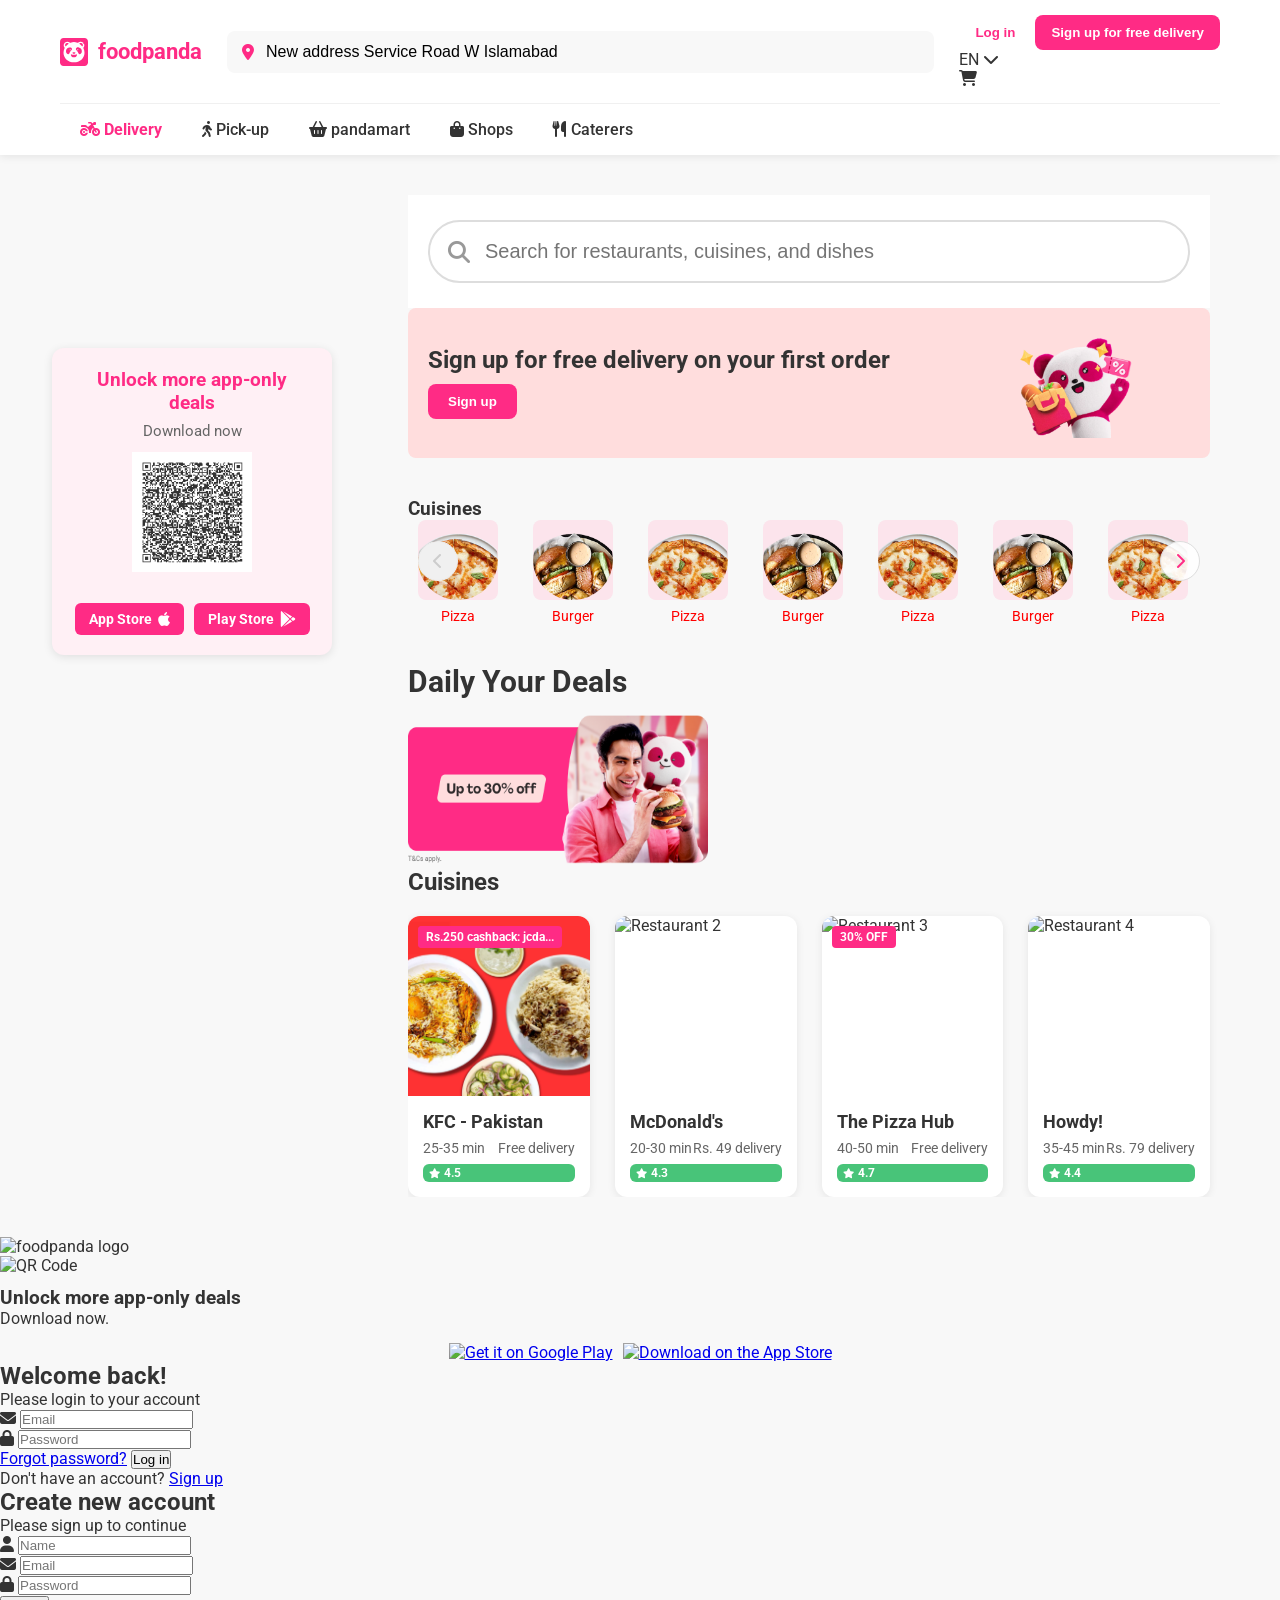
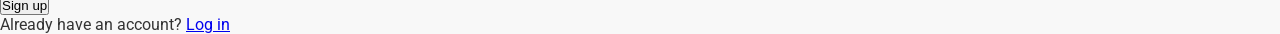
==== index.html @ 632f947f "Initial project setup" ====
<!DOCTYPE html>
<html lang="en">
<head>
    <meta charset="UTF-8">
    <meta name="viewport" content="width=device-width, initial-scale=1.0">
    <title>foodpanda Clone</title>
    
    <!-- Google Fonts for a similar font feel -->
    <link rel="preconnect" href="https://fonts.googleapis.com">
    <link rel="preconnect" href="https://fonts.gstatic.com" crossorigin>
    <link href="https://fonts.googleapis.com/css2?family=Roboto:wght@400;500;700&display=swap" rel="stylesheet">
    
    <!-- Font Awesome for Icons -->
    <link rel="stylesheet" href="https://cdnjs.cloudflare.com/ajax/libs/font-awesome/6.4.0/css/all.min.css">
    
    <!-- Link to our CSS file -->
    <link rel="stylesheet" href="styles.css">
</head>
<body>

    <header class="main-header">
        <div class="container">
            <div class="header-top">
                <!-- Logo Section -->
                <a href="#" class="logo">
                    <svg
            fill="none"
            xmlns="http://www.w3.org/2000/svg"
            viewBox="0 0 40 40"
            width="28"
            height="28"
            className="logo-icon"
          >
            <path
              d="M35 0H5C2.24 0 0 2.24 0 5v30c0 2.76 2.24 5 5 5h30c2.76 0 5-2.24 5-5V5c0-2.76-2.24-5-5-5Z"
              fill="#ff2b85"
            />
            <path
              d="M14.58 17.53c.41-.04.71-.4.68-.81a.756.756 0 0 0-.81-.68c-.39.03-.68.35-.68.74.02.43.38.76.81.75Zm10.44-1.33c.12-.09.25-.14.4-.16.43-.02.79.32.81.75 0 .41-.33.75-.75.75s-.75-.33-.75-.75c0-.23.11-.45.29-.59Z"
              fill="#fff"
            />
            <path
              fillRule="evenodd"
              clipRule="evenodd"
              d="M33.51 14.52v-.03c-.15-.3-.1-.65.12-.9a4.983 4.983 0 0 0 .89-4.78c-.06-.19-.34-.24-.61-.29-.26-.05-.52-.09-.62-.26-.09-.15-.06-.38 0-.63.02-.07.03-.13.04-.2.05-.26.07-.51-.06-.64s-.28-.26-.42-.37l-.09-.07c-1-.74-2.23-1.1-3.47-1.03-1.08.05-2.23.41-3.06 1.14-.4.29-.92.37-1.39.22l-.07-.02c-.84-.3-1.7-.52-2.58-.66a14.28 14.28 0 0 0-6.95.66h-.05c-.45.18-.96.1-1.35-.19-1.55-1.37-4.68-1.71-6.72.01-2.23 1.88-2.36 5.17-.71 7.1.22.25.26.6.12.9-.98 2-1.5 4.2-1.51 6.43 0 7.97 6.72 13.77 15 13.77 8.28 0 15-5.8 15-13.77 0-2.22-.52-4.41-1.49-6.41 0 0 0 .02-.01.02h-.01ZM19.9 20.19c1.19 0 2.15.26 2.15.72 0 .46-.96 1.5-2.15 1.5s-2.15-1.04-2.15-1.5c0-.46.96-.72 2.15-.72ZM7.86 11.8a.578.578 0 0 1-.18-.2c-.02-.03-.04-.07-.06-.1-.36-.66-.45-1.44-.23-2.16.42-1.41 1.92-2.24 3.35-2.05.37.05.74.17 1.07.35.14.08.26.17.37.28.04.04.08.09.1.15.02.09 0 .18-.07.25-.06.06-.14.11-.22.15-1.37.8-2.49 1.95-3.52 3.14-.17.19-.35.37-.61.19Zm3.66 11.33c-1.24-.14-2.32-1.45-2.73-2.77-.18-.58-.61-3.26 1.31-5.2.64-.64 1.54-1.21 2.79-1.59.41-.1.82-.15 1.24-.15.62 0 1.36.1 1.95.53 1.24.91 1.26 2.44.52 3.23s-2.4 2.59-2.83 4.06c-.42 1.47-1.01 2.04-2.26 1.9 0 0 .01-.01.01 0v-.01Zm8.4 4.43h-.04c-2.39-.01-4.32-1.7-4.32-3.4 0-.59.26-.89.89-.73.37.09 1.89.48 3.27.48h.35c1.35 0 2.82-.37 3.24-.48h.03c.64-.16.89.14.89.72 0 1.7-1.93 3.39-4.32 3.4h.01v.01Zm11.09-7.22c-.41 1.32-1.49 2.63-2.73 2.77-1.24.14-1.83-.42-2.26-1.9-.43-1.47-2.09-3.28-2.83-4.07-.74-.78-.72-2.32.52-3.23.58-.43 1.33-.53 1.95-.53.42 0 .83.05 1.24.15 1.25.38 2.15.94 2.79 1.58 1.92 1.94 1.49 4.62 1.31 5.2 0 0 .01.03 0 .03h.01Zm1.37-8.84-.06.1a.86.86 0 0 1-.18.2c-.26.18-.44 0-.61-.19-1.03-1.19-2.15-2.34-3.52-3.14a1.07 1.07 0 0 1-.22-.15.33.33 0 0 1-.08-.25c.02-.06.05-.11.1-.15.11-.11.23-.21.37-.28.33-.18.7-.3 1.07-.35 1.43-.19 2.93.64 3.35 2.05.21.72.13 1.5-.23 2.16h.01Z"
              fill="#fff"
            />
          </svg>
                    <span>foodpanda</span>
                </a>

                <!-- Address Bar Section -->
                <div class="address-bar">
                    <i class="fa-solid fa-location-dot"></i>
                    <input type="text" value="New address Service Road W Islamabad" readonly>
                </div>

                <!-- Action Buttons Section -->
                <div class="header-actions">
                    <!-- ID ADDED HERE -->
                    <button id="header-login-btn" class="btn btn-login">Log in</button>
                    <!-- ID ADDED HERE -->
                    <button id="header-signup-btn" class="btn btn-signup">Sign up for free delivery</button>
                    <div class="lang-selector">
                        EN <i class="fa-solid fa-chevron-down"></i>
                    </div>
                    <div class="cart-icon">
                        <i class="fa-solid fa-cart-shopping"></i>
                    </div>
                </div>
            </div>

            <!-- Navigation Bar -->
            <nav class="main-nav">
                <ul>
                    <!-- Added data-tab and icon <i> tag -->
                    <li class="nav-item active" data-tab="delivery">
                        <a href="#"><i class="fa-solid fa-motorcycle"></i> Delivery</a>
                    </li>
                    <li class="nav-item" data-tab="pickup">
                        <a href="#"><i class="fa-solid fa-person-walking"></i> Pick-up</a>
                    </li>
                    <li class="nav-item" data-tab="pandamart">
                        <a href="#"><i class="fa-solid fa-basket-shopping"></i> pandamart</a>
                    </li>
                    <li class="nav-item" data-tab="shops">
                        <a href="#"><i class="fa-solid fa-bag-shopping"></i> Shops</a>
                    </li>
                    <li class="nav-item" data-tab="caterers">
                        <a href="#"><i class="fa-solid fa-utensils"></i> Caterers</a>
                    </li>
                </ul>
            </nav>
        </div>
    </header>




    <!-- Main Content Area (for tab switching demo) -->
    <main class="content-area">
 
        <div class="container">
            <!-- Left QR + Right Promo Section -->
            <div class="main-content-wrapper">
                <!-- Left Section: QR Code -->
                <div class="left-section">
                    <div class="qr-box">
                        <h2>Unlock more app-only deals</h2>
                        <p>Download now</p>
                        <div class="qr-code">
                            <img src="assets/images/download QR.png" alt="QR Code">
                        </div>
                        <div class="app-store-buttons">
    <a href="#" class="store-btn">
        <span>App Store</span>
        <i class="fa-brands fa-apple"></i>
    </a>
    <a href="#" class="store-btn">
        <span>Play Store</span>
        <i class="fa-brands fa-google-play"></i>
    </a>
</div>

                    </div>
                </div>

                <!-- Right Section: Promo Banner -->
                <div class="right-section">
                               <!-- Full-width Top Search Bar -->
<div class="top-search-bar">
    <div class="container">
        <div class="search-bar-large">
            <i class="fa-solid fa-magnifying-glass"></i>
            <input type="text" placeholder="Search for restaurants, cuisines, and dishes">
        </div>
    </div>
</div>
                    <div class="promo-banner">
                        <div class="promo-left">
                            <h2>Sign up for free delivery on your first order</h2>
                            <button class="btn btn-promo">Sign up</button>
                        </div>
                        <div class="promo-right">
                            <img src="assets/images/banner-logo.png" alt="foodpanda mascot">
                        </div>
                    </div>

                    <!-- .right-section ke andar, promo-banner ke baad ye code add karein -->

<!-- Food Categories Carousel -->
<div class="food-categories-carousel">
    <button class="carousel-arrow carousel-arrow-left" id="carousel-arrow-left">
        <i class="fa-solid fa-chevron-left"></i>
    </button>
    <button class="carousel-arrow carousel-arrow-right" id="carousel-arrow-right">
        <i class="fa-solid fa-chevron-right"></i>
    </button>
    

   <div class="carousels">
                <h3>Cuisines</h3>
    <div class="categories-slider-container">
       
        <ul class="categories-slider-list">
            <!-- NOTE: Ab har image ek nayi div ke andar hai -->
            <li class="category-item">
                <div class="category-icon-wrapper">
                    <img src="assets/images/pizza.png" alt="Pizza">
                </div>
                <span>Pizza</span>
            </li>
            <li class="category-item">
                <div class="category-icon-wrapper">
                    <img src="assets/images/burger.png" alt="Burger">
                </div>
                <span>Burger</span>
            </li>
            <li class="category-item">
                <div class="category-icon-wrapper">
                    <img src="assets/images/pizza.png" alt="Pizza">
                </div>
                <span>Pizza</span>
            </li>
            <li class="category-item">
                <div class="category-icon-wrapper">
                    <img src="assets/images/burger.png" alt="Burger">
                </div>
                <span>Burger</span>
            </li>
            <li class="category-item">
                <div class="category-icon-wrapper">
                    <img src="assets/images/pizza.png" alt="Pizza">
                </div>
                <span>Pizza</span>
            </li>
            <li class="category-item">
                <div class="category-icon-wrapper">
                    <img src="assets/images/burger.png" alt="Burger">
                </div>
                <span>Burger</span>
            </li>
             <li class="category-item">
                <div class="category-icon-wrapper">
                    <img src="assets/images/pizza.png" alt="Pizza">
                </div>
                <span>Pizza</span>
            </li>
            <li class="category-item">
                <div class="category-icon-wrapper">
                    <img src="assets/images/burger.png" alt="Burger">
                </div>
                <span>Burger</span>
            </li>
            <li class="category-item">
                <div class="category-icon-wrapper">
                    <img src="assets/images/pizza.png" alt="Chinese">
                </div>
                <span>Chinese</span>
            </li>
        </ul>
    </div>
    </div>
</div>

<!-- NEW SMALL IMAGE SECTION -->
<div class="small-image-section">
    <h3>Daily Your Deals</h3>

    <div class="small-image-box">
        <img src="assets/images/desktop.png" alt="Brand">
    </div>
</div>


<!-- Restaurant Listings -->
            <div class="restaurant-listings">
                <h3>Cuisines</h3>
                <div class="restaurant-grid">
                    <div class="restaurant-card">
                        <div class="card-image-container">
                            <img src="assets/images/1-listing.jpg" alt="Restaurant 1">
                            <span class="promo-tag tag-1">10% off</span>
                            <span class="promo-tag tag-2">Rs.250 cashback: jcda...</span>
                        </div>
                        <div class="card-content">
                            <h4>KFC - Pakistan</h4>
                            <div class="card-details">
                                <span class="delivery-time">25-35 min</span>
                                <span class="delivery-fee">Free delivery</span>
                            </div>
                            <div class="card-rating">
                                <i class="fa-solid fa-star"></i>
                                <span>4.5</span>
                            </div>
                        </div>
                    </div>

                    <div class="restaurant-card">
                        <div class="card-image-container">
                            <img src="https://i.ibb.co/L5F2p0K/restaurant2.jpg" alt="Restaurant 2">
                        </div>
                        <div class="card-content">
                            <h4>McDonald's</h4>
                            <div class="card-details">
                                <span class="delivery-time">20-30 min</span>
                                <span class="delivery-fee">Rs. 49 delivery</span>
                            </div>
                            <div class="card-rating">
                                <i class="fa-solid fa-star"></i>
                                <span>4.3</span>
                            </div>
                        </div>
                    </div>

                    <div class="restaurant-card">
                        <div class="card-image-container">
                            <img src="https://i.ibb.co/h9sQ2cF/restaurant1.jpg" alt="Restaurant 3">
                            <span class="promo-tag">30% OFF</span>
                        </div>
                        <div class="card-content">
                            <h4>The Pizza Hub</h4>
                            <div class="card-details">
                                <span class="delivery-time">40-50 min</span>
                                <span class="delivery-fee">Free delivery</span>
                            </div>
                            <div class="card-rating">
                                <i class="fa-solid fa-star"></i>
                                <span>4.7</span>
                            </div>
                        </div>
                    </div>

                    <div class="restaurant-card">
                        <div class="card-image-container">
                            <img src="https://i.ibb.co/L5F2p0K/restaurant2.jpg" alt="Restaurant 4">
                        </div>
                        <div class="card-content">
                            <h4>Howdy!</h4>
                            <div class="card-details">
                                <span class="delivery-time">35-45 min</span>
                                <span class="delivery-fee">Rs. 79 delivery</span>
                            </div>
                            <div class="card-rating">
                                <i class="fa-solid fa-star"></i>
                                <span>4.4</span>
                            </div>
                        </div>
                    </div>

                </div>
            </div>

                </div>
            </div>

           
        </div>
    </main>

    <!-- NEW: Login/Signup Page Section -->
    <section id="auth-page" class="page-section">
        <div class="auth-container">
            <!-- Left Panel: App Download -->
            <div class="auth-left-panel">
                <div class="app-download-content">
                    <img src="https://i.ibb.co/L8y7b9C/foodpanda-logo.png" alt="foodpanda logo" class="auth-logo">
                    <div class="qr-code">
                        <!-- Placeholder QR Code Image -->
                        <img src="https://api.qrserver.com/v1/create-qr-code/?size=150x150&data=https://www.foodpanda.pk/" alt="QR Code">
                    </div>
                    <h3>Unlock more app-only deals</h3>
                    <p>Download now.</p>
                    <div class="app-store-buttons">
                        <a href="#"><img src="https://i.ibb.co/L0fC00R/google-play-badge.png" alt="Get it on Google Play"></a>
                        <a href="#"><img src="https://i.ibb.co/hVMGsjF/app-store-badge.png" alt="Download on the App Store"></a>
                    </div>
                </div>
            </div>

            <!-- Right Panel: Login/Signup Form -->
            <div class="auth-right-panel">
                <div class="form-container">
                    <!-- Login Form -->
                    <form id="login-form" class="auth-form active-form">
                        <h2>Welcome back!</h2>
                        <p>Please login to your account</p>
                        <div class="input-group">
                            <i class="fa-solid fa-envelope"></i>
                            <input type="email" placeholder="Email" required>
                        </div>
                        <div class="input-group">
                            <i class="fa-solid fa-lock"></i>
                            <input type="password" placeholder="Password" required>
                        </div>
                        <a href="#" class="forgot-password">Forgot password?</a>
                        <button type="submit" class="btn-submit">Log in</button>
                        <p class="form-switch">
                            Don't have an account? <a href="#" id="show-signup">Sign up</a>
                        </p>
                    </form>

                    <!-- Signup Form -->
                    <form id="signup-form" class="auth-form">
                        <h2>Create new account</h2>
                        <p>Please sign up to continue</p>
                        <div class="input-group">
                            <i class="fa-solid fa-user"></i>
                            <input type="text" placeholder="Name" required>
                        </div>
                        <div class="input-group">
                            <i class="fa-solid fa-envelope"></i>
                            <input type="email" placeholder="Email" required>
                        </div>
                        <div class="input-group">
                            <i class="fa-solid fa-lock"></i>
                            <input type="password" placeholder="Password" required>
                        </div>
                        <button type="submit" class="btn-submit">Sign up</button>
                        <p class="form-switch">
                            Already have an account? <a href="#" id="show-login">Log in</a>
                        </p>
                    </form>
                </div>
            </div>
        </div>
    </section>

    <!-- Link to our JavaScript file -->
    <script src="script.js"></script>
</body>
</html>
---- styles.css ----
:root {
    --primary-pink: #ff2b85;
    --dark-gray: #333333;
    --light-gray: #f8f8f8;
    --white: #ffffff;
    --border-color: #f0f0f0;
    --font-family: 'Roboto', sans-serif;
}

/* Reset */
* {
    margin: 0;
    padding: 0;
    box-sizing: border-box;
}

body {
    font-family: var(--font-family);
    background-color: var(--light-gray);
    color: var(--dark-gray);
}

/* Container */
.container {
    max-width: 1200px;
    margin: 0 auto;
    padding: 0 20px;
}

/* Header */
.main-header {
    background-color: var(--white);
    box-shadow: 0 2px 8px rgba(0,0,0,0.08);
    position: sticky;
    top: 0;
    z-index: 1000;
}

.header-top {
    display: flex;
    align-items: center;
    padding: 15px 0;
    gap: 25px;
}

.logo {
    display: flex;
    align-items: center;
    text-decoration: none;
    font-size: 28px;
    font-weight: 700;
    color: var(--primary-pink);
    flex-shrink: 0;
}

.logo-icon {
    width: 32px;
    height: 32px;
}

.logo span {
    padding-left: 10px;
    font-weight: 700;
    font-size: 22px;
}

.address-bar {
    display: flex;
    align-items: center;
    flex-grow: 1;
    background-color: var(--light-gray);
    padding: 12px 15px;
    border-radius: 8px;
    cursor: pointer;
}

.address-bar i {
    margin-right: 12px;
    color: var(--primary-pink);
}

.address-bar input {
    border: none;
    background: none;
    width: 100%;
    outline: none;
    font-size: 16px;
    cursor: pointer;
}

.header-actions button {
    padding: 10px 16px;
    border-radius: 8px;
    font-weight: 700;
    cursor: pointer;
    border: none;
    transition: 0.3s;
}

.btn-login {
    background: transparent;
    color: var(--primary-pink);
}

.btn-login:hover {
    background: rgba(255,43,133,0.1);
}

.btn-signup {
    background: var(--primary-pink);
    color: white;
}

.btn-signup:hover {
    background: #e02475;
}

/* Navigation */
.main-nav ul {
    display: flex;
    list-style: none;
    overflow-x: auto;
    border-top: 1px solid var(--border-color);
}

.nav-item {
    padding: 16px 20px;
}

.nav-item a {
    text-decoration: none;
    color: var(--dark-gray);
    font-weight: 500;
}

.nav-item.active a {
    color: var(--primary-pink);
    font-weight: 700;
}

/* Full-width Top Search Bar */
.top-search-bar {
    width: 100%;
    background-color: #fff;
    padding: 25px 0;
    
    position: relative;
    z-index: 999;
}

.search-bar-large {
    position: relative;
    max-width: 1000px;
    margin: 0 auto;
}

.search-bar-large i {
    position: absolute;
    left: 20px;
    top: 50%;
    transform: translateY(-50%);
    color: #999;
    font-size: 22px;
}

.search-bar-large input {
    width: 100%;
    padding: 18px 20px 18px 55px;
    font-size: 20px;
    border: 2px solid #ddd;
    border-radius: 50px;
    outline: none;
    transition: border-color 0.3s, box-shadow 0.3s;
}

.search-bar-large input:focus {
    border-color: var(--primary-pink);
    box-shadow: 0 0 0 5px rgba(215, 15, 100, 0.1);
}


/* Content Area */
.content-area {
    padding: 40px 0;
}

/* Main Wrapper: QR Left 30% + Promo Right 70% */
.main-content-wrapper {
    /* YEH ZAROORI HAI: Yeh space create karta hai left-side fixed panel ke liye */
    padding-left: 30%; 
    /* Purani height property nahi chahiye */
}

.left-section {
    /* YEH SECTION AB SCREEN KE SAATH FIX HO JAYEGI */
    position: fixed;
    top: 0;
    left: 0;
    width: 30%;
    height: 100vh; /* Puri screen height cover karega */
    background-color: #f8f8f8; /* Background color add kiya taaki woh visible rahe */
    padding: 20px;
    z-index: 998; /* Header se neeche rehne ke liye (header ki z-index 1000 hai) */
    
    /* Iske andar wale content (QR box) ko vertically center karne ke liye */
    display: flex;
    align-items: center;
    justify-content: center;
}

.right-section {
    /* Ab yeh section wrapper ki poori width le sakta hai */
    width: 100%;
    /* Agar iske content zyada ho jayega, toh iska khudka scrollbar aa jayega */
    overflow-y: auto;
    /* Right side ke content ko scrollbar se thoda dur rakhne ke liye padding */
    padding-right: 10px; 
}


/* QR Box */
.qr-box {
    background-color: #fff0f5;
    padding: 20px;
    border-radius: 12px;
    text-align: center;
    box-shadow: 0 2px 10px rgba(0,0,0,0.1);
    width: 100%; /* Box ko full width bana diya */
    max-width: 280px; /* Lekin ek maximum width set ki */
    margin-top: 30%;
}

.qr-box h2 {
    font-size: 1.2rem;
    color: var(--primary-pink);
    margin-bottom: 8px;
}

.qr-box p {
    font-size: 0.95rem;
    color: #666;
    margin-bottom: 12px;
}

.qr-code img {
    width: 120px;
    height: 120px;
    margin-bottom: 12px;
}

.app-store-buttons {
    display: flex;
    gap: 10px;
    justify-content: center;
    margin-top: 15px;
}

.store-btn {
    display: flex;
    align-items: center;
    gap: 6px;
    padding: 8px 14px;
    background-color: var(--primary-pink);
    color: #fff;
    font-weight: 700;
    font-size: 14px;
    border-radius: 6px;
    text-decoration: none;
    transition: background-color 0.3s;
}

.store-btn i {
    font-size: 16px;
}

.store-btn:hover {
    background-color: #e02475;
}


/* Promo Banner Right Section */
.promo-banner {
    display: flex;
    align-items: center;
    justify-content: space-between;
    background-color: #FFDDDD;
    padding: 20px;
    border-radius: 8px;
    gap: 20px;
}

.promo-left {
    flex: 1;
    display: flex;
    flex-direction: column;
    align-items: flex-start;
    gap: 10px;
}

.promo-left h2 {
    font-size: 1.5rem;
}

.btn-promo {
    padding: 10px 20px;
    border-radius: 8px;
    font-weight: 700;
    cursor: pointer;
    border: none;
    background-color: var(--primary-pink);
    color: #fff;
}

.btn-promo:hover {
    background-color: #e02475;
}

.promo-right {
    flex: 0 0 30%;
    display: flex;
    justify-content: center;
    align-items: center;
}

.promo-right img {
    width: 120px;
    height: auto;
}

/* Restaurant Cards */
.restaurant-listings h3 {
    font-size: 24px;
    margin-bottom: 20px;
}

.restaurant-grid {
    display: grid;
    grid-template-columns: repeat(auto-fill, minmax(180px, 1fr));
    gap: 25px;
}

.restaurant-card {
    background-color: white;
    border-radius: 12px;
    overflow: hidden;
    box-shadow: 0 2px 8px rgba(0,0,0,0.08);
    transition: 0.3s;
}

.restaurant-card:hover {
    transform: translateY(-5px);
    box-shadow: 0 4px 15px rgba(0,0,0,0.12);
}

.card-image-container {
    position: relative;
    width: 100%;
    height: 180px;
}

.card-image-container img {
    width: 100%;
    height: 100%;
    object-fit: cover;
}

.promo-tag {
    position: absolute;
    top: 10px;
    left: 10px;
    background-color: var(--primary-pink);
    color: white;
    padding: 4px 8px;
    border-radius: 4px;
    font-size: 12px;
    font-weight: 700;
}

/* First tag */
.tag1 {
    top: 10px;
}

/* Second tag (just below first one) */
.tag2 {
    top: 35px;
    background-color: #333; /* optional: different color */
}

.card-content {
    padding: 15px;
}

.card-content h4 {
    font-size: 18px;
    font-weight: 700;
    margin-bottom: 8px;
}

.card-details {
    display: flex;
    justify-content: space-between;
    align-items: center;
    font-size: 14px;
    color: #666;
    margin-bottom: 8px;
}

.card-rating {
    display: flex;
    align-items: center;
    background-color: #48c479;
    color: white;
    padding: 2px 6px;
    border-radius: 6px;
    font-size: 12px;
    font-weight: 700;
}

.card-rating i {
    margin-right: 4px;
    font-size: 10px;
}

/* Responsive */
@media (max-width: 992px) {
    .main-content-wrapper {
        flex-direction: column;
    }
    .left-section, .right-section {
        flex: 1 1 100%;
    }
    .promo-banner {
        flex-direction: column;
        text-align: center;
    }
    .promo-left {
        align-items: center;
    }
    .app-store-buttons {
        flex-direction: row;
        justify-content: center;
    }
}


/* --- NEW: Food Categories Carousel Styling --- */
.carousel h3 {
    font-size: 32px;
    margin-bottom: 20px;
}

.food-categories-carousel {
    position: relative;
    width: 100%;
    margin: 40px 0;
    overflow: hidden; /* Hide the overflowing items */
}

.categories-slider-container {
    display: flex;
    transition: transform 0.4s ease-in-out; /* Smooth sliding transition */
}

.categories-slider-list {
    display: flex;
    list-style: none;
    padding: 0;
    margin: 0;
    gap: 15px; /* Space between items */
}

.category-item {
    flex: 0 0 auto; /* Items won't shrink or grow */
    display: flex;
    flex-direction: column;
    align-items: center;
    text-align: center;
    cursor: pointer;
    min-width: 100px; /* Set a minimum width for items */
}

/* NEW: Outer circular wrapper */
.category-icon-wrapper {
    width: 80px;
    height: 80px;
    border-radius: 10%;
    background-color: #fce4ec;
    display: flex;
    justify-content: center;
    align-items: center;
    margin-bottom: 8px;
    transition: transform 0.2s, background-color 0.2s;
}


/* UPDATED: Inner image styling */
.category-icon-wrapper img {
    width: 80px; /* Image is smaller than the wrapper */
    height: 80px;
    border-radius: 50%;
    object-fit: cover;
}

/* UPDATED: Hover effect on the wrapper */
.category-item:hover .category-icon-wrapper {
    transform: scale(1.05);
    background-color: #fce4ec; /* Light pink background on hover */
}

.category-item span {
    font-size: 14px;
    color: red;
    white-space: nowrap;
}

/* Carousel Arrow Buttons */
.carousel-arrow {
    position: absolute;
    top: 50%;
    transform: translateY(-50%);
    background-color: rgba(255, 255, 255, 0.9);
    color: var(--primary-pink);
    border: 1px solid #ddd;
    border-radius: 50%;
    width: 40px;
    height: 40px;
    display: flex;
    justify-content: center;
    align-items: center;
    cursor: pointer;
    z-index: 10;
    font-size: 16px;
    transition: background-color 0.3s, transform 0.3s;
}

.carousel-arrow:hover {
    background-color: var(--primary-pink);
    color: white;
}

.carousel-arrow-left {
    left: 10px;
}

.carousel-arrow-right {
    right: 10px;
}

/* Disabled state for arrows */
.carousel-arrow.disabled {
    background-color: #f0f0f0;
    color: #ccc;
    cursor: not-allowed;
    border-color: #eee;
}

.small-image-section {
    margin-top: 40px;
}

.small-image-section h3 {
    font-size: 30px;
    font-weight: 700;
    margin-bottom: 15px;
}

/* .small-image-box {
    width: 420px; 
    height: 120px;
    background: #f5f5f5;
    border-radius: 12px;
    display: flex;
    justify-content: center;
    align-items: center;
    box-shadow: 0 2px 8px rgba(0,0,0,0.08);
} */

.small-image-box img {
    width: 300px;
    height: 150px;
}
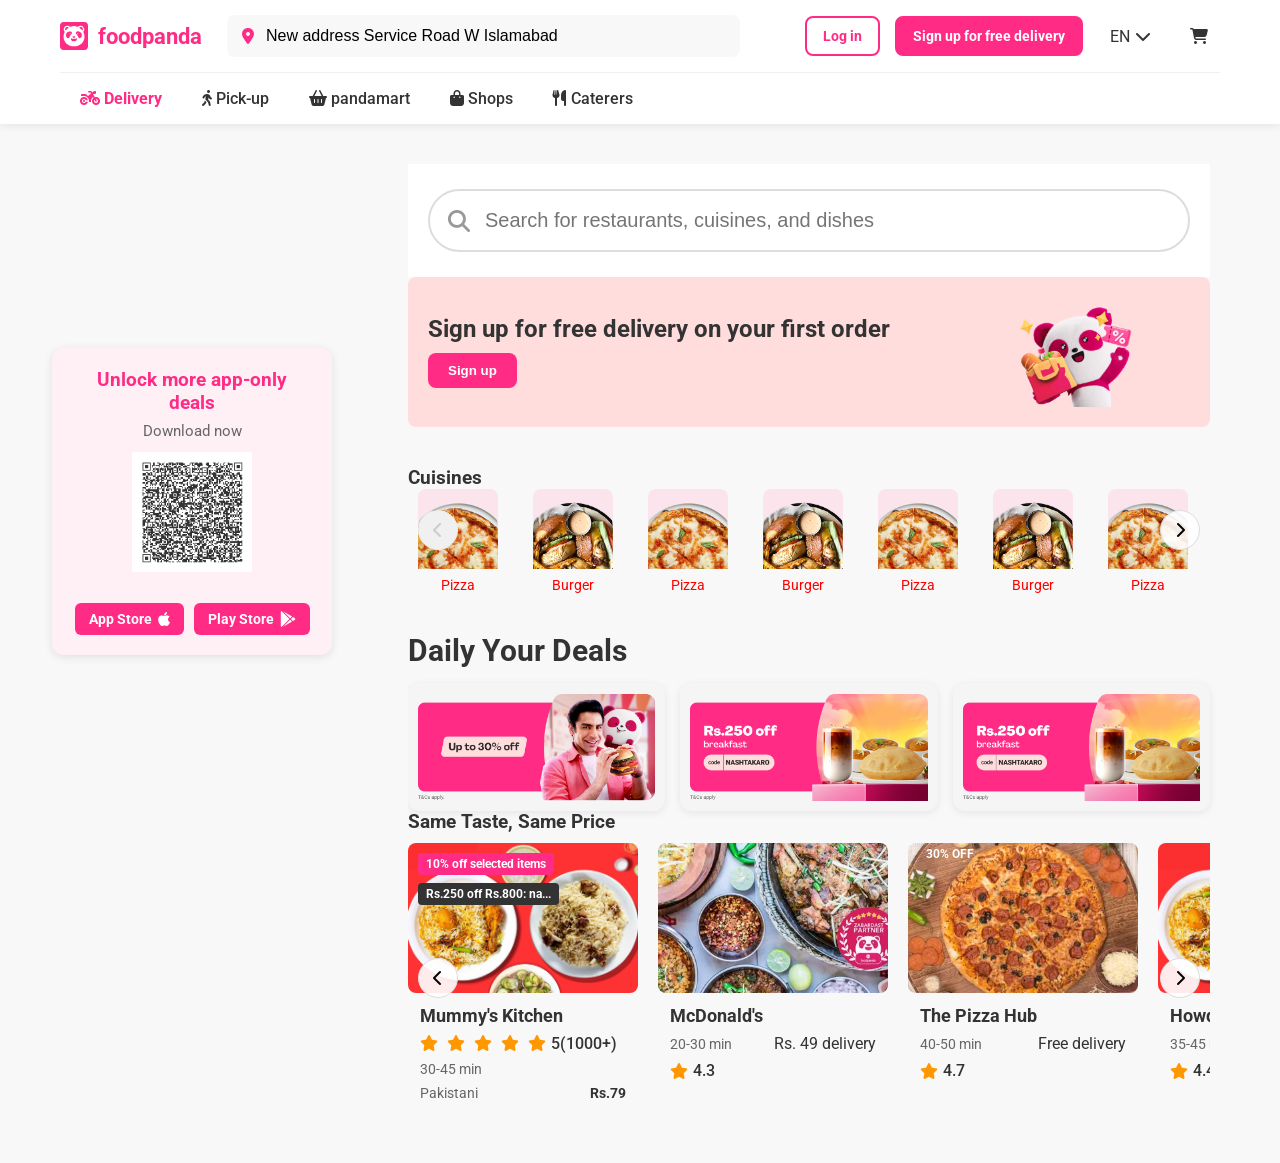
==== commit c172d107: "Updated UI, added signin page, images, and responsive fixes" ====
--- a/index.html
+++ b/index.html
@@ -57,10 +57,9 @@
 
                 <!-- Action Buttons Section -->
                 <div class="header-actions">
-                    <!-- ID ADDED HERE -->
-                    <button id="header-login-btn" class="btn btn-login">Log in</button>
-                    <!-- ID ADDED HERE -->
-                    <button id="header-signup-btn" class="btn btn-signup">Sign up for free delivery</button>
+                    <a href="signin.html" class="btn btn-login">Log in</a>
+<a href="signin.html" class="btn btn-signup">Sign up for free delivery</a>
+
                     <div class="lang-selector">
                         EN <i class="fa-solid fa-chevron-down"></i>
                     </div>
@@ -227,89 +226,121 @@
 <div class="small-image-section">
     <h3>Daily Your Deals</h3>
 
-    <div class="small-image-box">
-        <img src="assets/images/desktop.png" alt="Brand">
-    </div>
-</div>
+    <div class="small-image-boxes">
+        <div class="small-image-box">
+            <img src="assets/images/desktop.png" alt="Brand 1">
+        </div>
+        <div class="small-image-box">
+            <img src="assets/images/desktop1.png" alt="Brand 2">
+        </div>
+        <div class="small-image-box">
+            <img src="assets/images/desktop1.png" alt="Brand 3">
+        </div>
+    </div>
+</div>
+
 
 
 <!-- Restaurant Listings -->
-            <div class="restaurant-listings">
-                <h3>Cuisines</h3>
-                <div class="restaurant-grid">
-                    <div class="restaurant-card">
-                        <div class="card-image-container">
-                            <img src="assets/images/1-listing.jpg" alt="Restaurant 1">
-                            <span class="promo-tag tag-1">10% off</span>
-                            <span class="promo-tag tag-2">Rs.250 cashback: jcda...</span>
+           <div class="restaurant-listings">
+    <h3>Same Taste, Same Price</h3>
+
+    <div class="restaurant-carousel-wrapper">
+        <button class="carousel-arrow carousel-arrow-left" id="restaurant-arrow-left">
+            <i class="fa-solid fa-chevron-left"></i>
+        </button>
+
+        <div class="restaurant-carousel">
+            <div class="restaurant-card">
+                <div class="card-image-container">
+                    <img src="assets/images/1-listing.jpg" alt="Mummy's Kitchen">
+                    <span class="promo-tag tag-1">10% off selected items</span>
+                    <span class="promo-tag tag-2">Rs.250 off Rs.800: na...</span>
+                </div>
+                <div class="card-content">
+                    <h4>Mummy's Kitchen</h4>
+                    <div class="card-rating">
+                        <div class="stars">
+                            <i class="fa-solid fa-star"></i>
+                            <i class="fa-solid fa-star"></i>
+                            <i class="fa-solid fa-star"></i>
+                            <i class="fa-solid fa-star"></i>
+                            <i class="fa-solid fa-star"></i>
                         </div>
-                        <div class="card-content">
-                            <h4>KFC - Pakistan</h4>
-                            <div class="card-details">
-                                <span class="delivery-time">25-35 min</span>
-                                <span class="delivery-fee">Free delivery</span>
-                            </div>
-                            <div class="card-rating">
-                                <i class="fa-solid fa-star"></i>
-                                <span>4.5</span>
-                            </div>
-                        </div>
-                    </div>
-
-                    <div class="restaurant-card">
-                        <div class="card-image-container">
-                            <img src="https://i.ibb.co/L5F2p0K/restaurant2.jpg" alt="Restaurant 2">
-                        </div>
-                        <div class="card-content">
-                            <h4>McDonald's</h4>
-                            <div class="card-details">
-                                <span class="delivery-time">20-30 min</span>
-                                <span class="delivery-fee">Rs. 49 delivery</span>
-                            </div>
-                            <div class="card-rating">
-                                <i class="fa-solid fa-star"></i>
-                                <span>4.3</span>
-                            </div>
-                        </div>
-                    </div>
-
-                    <div class="restaurant-card">
-                        <div class="card-image-container">
-                            <img src="https://i.ibb.co/h9sQ2cF/restaurant1.jpg" alt="Restaurant 3">
-                            <span class="promo-tag">30% OFF</span>
-                        </div>
-                        <div class="card-content">
-                            <h4>The Pizza Hub</h4>
-                            <div class="card-details">
-                                <span class="delivery-time">40-50 min</span>
-                                <span class="delivery-fee">Free delivery</span>
-                            </div>
-                            <div class="card-rating">
-                                <i class="fa-solid fa-star"></i>
-                                <span>4.7</span>
-                            </div>
-                        </div>
-                    </div>
-
-                    <div class="restaurant-card">
-                        <div class="card-image-container">
-                            <img src="https://i.ibb.co/L5F2p0K/restaurant2.jpg" alt="Restaurant 4">
-                        </div>
-                        <div class="card-content">
-                            <h4>Howdy!</h4>
-                            <div class="card-details">
-                                <span class="delivery-time">35-45 min</span>
-                                <span class="delivery-fee">Rs. 79 delivery</span>
-                            </div>
-                            <div class="card-rating">
-                                <i class="fa-solid fa-star"></i>
-                                <span>4.4</span>
-                            </div>
-                        </div>
-                    </div>
-
-                </div>
-            </div>
+                        <span class="rating-value">5</span>
+                        <span class="rating-count">(1000+)</span>
+                    </div>
+                    <div class="card-details">
+                        <span class="delivery-time">30-45 min</span>
+                    </div>
+                    <div class="card-additional-info">
+                        <span class="cuisine-type">Pakistani</span>
+                        <span class="price">Rs.79</span>
+                    </div>
+                </div>
+            </div>
+
+            <div class="restaurant-card">
+                <div class="card-image-container">
+                    <img src="assets/images/listing2.webp" alt="Restaurant 2">
+                </div>
+                <div class="card-content">
+                    <h4>McDonald's</h4>
+                    <div class="card-details">
+                        <span class="delivery-time">20-30 min</span>
+                        <span class="delivery-fee">Rs. 49 delivery</span>
+                    </div>
+                    <div class="card-rating">
+                        <i class="fa-solid fa-star"></i>
+                        <span>4.3</span>
+                    </div>
+                </div>
+            </div>
+
+            <div class="restaurant-card">
+                <div class="card-image-container">
+                    <img src="assets/images/listing1.webp" alt="Restaurant 3">
+                    <span class="promo-tag">30% OFF</span>
+                </div>
+                <div class="card-content">
+                    <h4>The Pizza Hub</h4>
+                    <div class="card-details">
+                        <span class="delivery-time">40-50 min</span>
+                        <span class="delivery-fee">Free delivery</span>
+                    </div>
+                    <div class="card-rating">
+                        <i class="fa-solid fa-star"></i>
+                        <span>4.7</span>
+                    </div>
+                </div>
+            </div>
+
+            <div class="restaurant-card">
+                <div class="card-image-container">
+                    <img src="assets/images/1-listing.jpg" alt="Restaurant 4">
+                </div>
+                <div class="card-content">
+                    <h4>Howdy!</h4>
+                    <div class="card-details">
+                        <span class="delivery-time">35-45 min</span>
+                        <span class="delivery-fee">Rs. 79 delivery</span>
+                    </div>
+                    <div class="card-rating">
+                        <i class="fa-solid fa-star"></i>
+                        <span>4.4</span>
+                    </div>
+                </div>
+            </div>
+
+            <!-- Add more cards here -->
+        </div>
+
+        <button class="carousel-arrow carousel-arrow-right" id="restaurant-arrow-right">
+            <i class="fa-solid fa-chevron-right"></i>
+        </button>
+    </div>
+</div>
+
 
                 </div>
             </div>
@@ -319,72 +350,7 @@
     </main>
 
     <!-- NEW: Login/Signup Page Section -->
-    <section id="auth-page" class="page-section">
-        <div class="auth-container">
-            <!-- Left Panel: App Download -->
-            <div class="auth-left-panel">
-                <div class="app-download-content">
-                    <img src="https://i.ibb.co/L8y7b9C/foodpanda-logo.png" alt="foodpanda logo" class="auth-logo">
-                    <div class="qr-code">
-                        <!-- Placeholder QR Code Image -->
-                        <img src="https://api.qrserver.com/v1/create-qr-code/?size=150x150&data=https://www.foodpanda.pk/" alt="QR Code">
-                    </div>
-                    <h3>Unlock more app-only deals</h3>
-                    <p>Download now.</p>
-                    <div class="app-store-buttons">
-                        <a href="#"><img src="https://i.ibb.co/L0fC00R/google-play-badge.png" alt="Get it on Google Play"></a>
-                        <a href="#"><img src="https://i.ibb.co/hVMGsjF/app-store-badge.png" alt="Download on the App Store"></a>
-                    </div>
-                </div>
-            </div>
-
-            <!-- Right Panel: Login/Signup Form -->
-            <div class="auth-right-panel">
-                <div class="form-container">
-                    <!-- Login Form -->
-                    <form id="login-form" class="auth-form active-form">
-                        <h2>Welcome back!</h2>
-                        <p>Please login to your account</p>
-                        <div class="input-group">
-                            <i class="fa-solid fa-envelope"></i>
-                            <input type="email" placeholder="Email" required>
-                        </div>
-                        <div class="input-group">
-                            <i class="fa-solid fa-lock"></i>
-                            <input type="password" placeholder="Password" required>
-                        </div>
-                        <a href="#" class="forgot-password">Forgot password?</a>
-                        <button type="submit" class="btn-submit">Log in</button>
-                        <p class="form-switch">
-                            Don't have an account? <a href="#" id="show-signup">Sign up</a>
-                        </p>
-                    </form>
-
-                    <!-- Signup Form -->
-                    <form id="signup-form" class="auth-form">
-                        <h2>Create new account</h2>
-                        <p>Please sign up to continue</p>
-                        <div class="input-group">
-                            <i class="fa-solid fa-user"></i>
-                            <input type="text" placeholder="Name" required>
-                        </div>
-                        <div class="input-group">
-                            <i class="fa-solid fa-envelope"></i>
-                            <input type="email" placeholder="Email" required>
-                        </div>
-                        <div class="input-group">
-                            <i class="fa-solid fa-lock"></i>
-                            <input type="password" placeholder="Password" required>
-                        </div>
-                        <button type="submit" class="btn-submit">Sign up</button>
-                        <p class="form-switch">
-                            Already have an account? <a href="#" id="show-login">Log in</a>
-                        </p>
-                    </form>
-                </div>
-            </div>
-        </div>
-    </section>
+   
 
     <!-- Link to our JavaScript file -->
     <script src="script.js"></script>
--- a/styles.css
+++ b/styles.css
@@ -88,31 +88,71 @@
     cursor: pointer;
 }
 
-.header-actions button {
+.header-actions {
+    display: flex;
+    align-items: center;
+    gap: 15px;
+}
+
+/* Header Buttons as Links */
+.btn-login, .btn-signup {
+    display: inline-block;
     padding: 10px 16px;
     border-radius: 8px;
     font-weight: 700;
     cursor: pointer;
-    border: none;
+    text-decoration: none; /* Remove underline from <a> */
     transition: 0.3s;
-}
-
+    font-size: 14px;
+}
+
+/* Login Button */
 .btn-login {
     background: transparent;
     color: var(--primary-pink);
+    border: 2px solid var(--primary-pink);
+    margin-left: 40px;
 }
 
 .btn-login:hover {
     background: rgba(255,43,133,0.1);
 }
 
+/* Signup Button */
 .btn-signup {
     background: var(--primary-pink);
-    color: white;
+    color: #fff;
+    border: 2px solid var(--primary-pink);
 }
 
 .btn-signup:hover {
     background: #e02475;
+}
+
+.lang-selector {
+    padding: 8px 12px;
+    border-radius: 8px;
+    cursor: pointer;
+    display: flex;
+    align-items: center;
+    gap: 5px;
+}
+
+.lang-selector:hover {
+    background-color: rgba(0,0,0,0.05);
+}
+
+.cart-icon {
+    padding: 8px 12px;
+    border-radius: 8px;
+    cursor: pointer;
+    display: flex;
+    align-items: center;
+    gap: 5px;
+}
+
+.cart-icon:hover {
+    background-color: rgba(0,0,0,0.05);
 }
 
 /* Navigation */
@@ -143,7 +183,6 @@
     width: 100%;
     background-color: #fff;
     padding: 25px 0;
-    
     position: relative;
     z-index: 999;
 }
@@ -178,7 +217,6 @@
     box-shadow: 0 0 0 5px rgba(215, 15, 100, 0.1);
 }
 
-
 /* Content Area */
 .content-area {
     padding: 40px 0;
@@ -186,37 +224,28 @@
 
 /* Main Wrapper: QR Left 30% + Promo Right 70% */
 .main-content-wrapper {
-    /* YEH ZAROORI HAI: Yeh space create karta hai left-side fixed panel ke liye */
-    padding-left: 30%; 
-    /* Purani height property nahi chahiye */
+    padding-left: 30%;
 }
 
 .left-section {
-    /* YEH SECTION AB SCREEN KE SAATH FIX HO JAYEGI */
     position: fixed;
     top: 0;
     left: 0;
     width: 30%;
-    height: 100vh; /* Puri screen height cover karega */
-    background-color: #f8f8f8; /* Background color add kiya taaki woh visible rahe */
+    height: 100vh;
+    background-color: #f8f8f8;
     padding: 20px;
-    z-index: 998; /* Header se neeche rehne ke liye (header ki z-index 1000 hai) */
-    
-    /* Iske andar wale content (QR box) ko vertically center karne ke liye */
+    z-index: 998;
     display: flex;
     align-items: center;
     justify-content: center;
 }
 
 .right-section {
-    /* Ab yeh section wrapper ki poori width le sakta hai */
     width: 100%;
-    /* Agar iske content zyada ho jayega, toh iska khudka scrollbar aa jayega */
     overflow-y: auto;
-    /* Right side ke content ko scrollbar se thoda dur rakhne ke liye padding */
-    padding-right: 10px; 
-}
-
+    padding-right: 10px;
+}
 
 /* QR Box */
 .qr-box {
@@ -225,8 +254,8 @@
     border-radius: 12px;
     text-align: center;
     box-shadow: 0 2px 10px rgba(0,0,0,0.1);
-    width: 100%; /* Box ko full width bana diya */
-    max-width: 280px; /* Lekin ek maximum width set ki */
+    width: 100%;
+    max-width: 280px;
     margin-top: 30%;
 }
 
@@ -276,7 +305,6 @@
 .store-btn:hover {
     background-color: #e02475;
 }
-
 
 /* Promo Banner Right Section */
 .promo-banner {
@@ -327,139 +355,203 @@
     height: auto;
 }
 
-/* Restaurant Cards */
-.restaurant-listings h3 {
-    font-size: 24px;
-    margin-bottom: 20px;
-}
-
-.restaurant-grid {
-    display: grid;
-    grid-template-columns: repeat(auto-fill, minmax(180px, 1fr));
-    gap: 25px;
-}
-
+/* Restaurant Cards Wrapper */
+.restaurant-carousel-wrapper {
+    position: relative;
+}
+
+/* Restaurant Carousel */
+.restaurant-carousel {
+    display: flex;
+    overflow-x: auto;
+    scroll-behavior: smooth;
+    gap: 20px;
+    padding: 10px 0;
+    scrollbar-width: none;
+    -ms-overflow-style: none;
+}
+
+.restaurant-carousel::-webkit-scrollbar {
+    display: none;
+}
+
+/* Individual Restaurant Card */
 .restaurant-card {
-    background-color: white;
-    border-radius: 12px;
-    overflow: hidden;
-    box-shadow: 0 2px 8px rgba(0,0,0,0.08);
-    transition: 0.3s;
+    flex: 0 0 230px;
 }
 
 .restaurant-card:hover {
     transform: translateY(-5px);
-    box-shadow: 0 4px 15px rgba(0,0,0,0.12);
-}
-
+    box-shadow: 0 8px 20px rgba(0,0,0,0.15);
+}
+
+/* Image Container */
 .card-image-container {
     position: relative;
     width: 100%;
-    height: 180px;
+    height: 150px;
+    overflow: hidden;
 }
 
 .card-image-container img {
     width: 100%;
     height: 100%;
     object-fit: cover;
-}
-
+    transition: transform 0.3s ease;
+    border-radius: 8px;
+}
+
+.restaurant-card:hover .card-image-container img {
+    transform: scale(1.05);
+}
+
+/* Promo Tags */
 .promo-tag {
     position: absolute;
-    top: 10px;
     left: 10px;
-    background-color: var(--primary-pink);
-    color: white;
     padding: 4px 8px;
     border-radius: 4px;
     font-size: 12px;
     font-weight: 700;
-}
-
-/* First tag */
-.tag1 {
+    color: white;
+    z-index: 2;
+}
+
+.tag-1 {
     top: 10px;
-}
-
-/* Second tag (just below first one) */
-.tag2 {
-    top: 35px;
-    background-color: #333; /* optional: different color */
-}
-
+    background-color: var(--primary-pink);
+}
+
+.tag-2 {
+    top: 40px;
+    background-color: #333;
+}
+
+/* Card Content */
 .card-content {
-    padding: 15px;
+    padding: 12px;
 }
 
 .card-content h4 {
     font-size: 18px;
     font-weight: 700;
+    color: var(--dark-gray);
+    margin: 0 0 8px 0;
+}
+
+/* Card Details */
+.card-details {
+    display: flex;
+    justify-content: space-between;
+    align-items: center;
     margin-bottom: 8px;
 }
 
-.card-details {
-    display: flex;
-    justify-content: space-between;
-    align-items: center;
+.delivery-time {
     font-size: 14px;
     color: #666;
+}
+
+/* Rating */
+.card-rating {
+    display: flex;
+    align-items: center;
     margin-bottom: 8px;
 }
 
-.card-rating {
-    display: flex;
-    align-items: center;
-    background-color: #48c479;
-    color: white;
-    padding: 2px 6px;
-    border-radius: 6px;
-    font-size: 12px;
-    font-weight: 700;
-}
-
 .card-rating i {
-    margin-right: 4px;
-    font-size: 10px;
-}
-
-/* Responsive */
-@media (max-width: 992px) {
-    .main-content-wrapper {
-        flex-direction: column;
-    }
-    .left-section, .right-section {
-        flex: 1 1 100%;
-    }
-    .promo-banner {
-        flex-direction: column;
-        text-align: center;
-    }
-    .promo-left {
-        align-items: center;
-    }
-    .app-store-buttons {
-        flex-direction: row;
-        justify-content: center;
-    }
-}
-
+    color: #ff9800;
+    margin-right: 5px;
+}
+
+.card-rating span {
+    font-weight: 500;
+    color: #333;
+}
+
+/* Additional Info */
+.card-additional-info {
+    display: flex;
+    justify-content: space-between;
+    align-items: center;
+    font-size: 14px;
+}
+
+.cuisine-type {
+    color: #666;
+}
+
+.price {
+    font-weight: 700;
+    color: #333;
+}
+
+/* Grid Layout */
+.restaurant-grid {
+    display: flex;
+    gap: 24px;
+    flex-wrap: nowrap;
+    overflow-x: auto;
+    padding: 20px 0;
+}
+
+/* Section Title */
+.section-title {
+    font-size: 28px;
+    font-weight: 700;
+    color: var(--dark-gray);
+    margin-bottom: 24px;
+}
+
+/* Carousel Arrows */
+.carousel-arrow {
+    position: absolute;
+    top: 50%;
+    transform: translateY(-50%);
+    background-color: rgba(255,255,255,0.9);
+    border: 1px solid #ddd;
+    border-radius: 50%;
+    width: 40px;
+    height: 40px;
+    display: flex;
+    justify-content: center;
+    align-items: center;
+    cursor: pointer;
+    z-index: 10;
+    font-size: 16px;
+    transition: background-color 0.3s;
+}
+
+.carousel-arrow:hover {
+    background-color: var(--primary-pink);
+    color: #fff;
+}
+
+.carousel-arrow-left {
+    left: -20px;
+}
+
+.carousel-arrow-right {
+    right: -20px;
+}
 
 /* --- NEW: Food Categories Carousel Styling --- */
 .carousel h3 {
     font-size: 32px;
     margin-bottom: 20px;
+    padding-top: 10px;
 }
 
 .food-categories-carousel {
     position: relative;
     width: 100%;
     margin: 40px 0;
-    overflow: hidden; /* Hide the overflowing items */
+    overflow: hidden;
 }
 
 .categories-slider-container {
     display: flex;
-    transition: transform 0.4s ease-in-out; /* Smooth sliding transition */
+    transition: transform 0.4s ease-in-out;
 }
 
 .categories-slider-list {
@@ -467,20 +559,19 @@
     list-style: none;
     padding: 0;
     margin: 0;
-    gap: 15px; /* Space between items */
+    gap: 15px;
 }
 
 .category-item {
-    flex: 0 0 auto; /* Items won't shrink or grow */
+    flex: 0 0 auto;
     display: flex;
     flex-direction: column;
     align-items: center;
     text-align: center;
     cursor: pointer;
-    min-width: 100px; /* Set a minimum width for items */
-}
-
-/* NEW: Outer circular wrapper */
+    min-width: 100px;
+}
+
 .category-icon-wrapper {
     width: 80px;
     height: 80px;
@@ -493,19 +584,16 @@
     transition: transform 0.2s, background-color 0.2s;
 }
 
-
-/* UPDATED: Inner image styling */
 .category-icon-wrapper img {
-    width: 80px; /* Image is smaller than the wrapper */
+    width: 80px;
     height: 80px;
-    border-radius: 50%;
+    border-radius: 50% 50% 0 0;
     object-fit: cover;
 }
 
-/* UPDATED: Hover effect on the wrapper */
 .category-item:hover .category-icon-wrapper {
     transform: scale(1.05);
-    background-color: #fce4ec; /* Light pink background on hover */
+    background-color: #fce4ec;
 }
 
 .category-item span {
@@ -514,31 +602,6 @@
     white-space: nowrap;
 }
 
-/* Carousel Arrow Buttons */
-.carousel-arrow {
-    position: absolute;
-    top: 50%;
-    transform: translateY(-50%);
-    background-color: rgba(255, 255, 255, 0.9);
-    color: var(--primary-pink);
-    border: 1px solid #ddd;
-    border-radius: 50%;
-    width: 40px;
-    height: 40px;
-    display: flex;
-    justify-content: center;
-    align-items: center;
-    cursor: pointer;
-    z-index: 10;
-    font-size: 16px;
-    transition: background-color 0.3s, transform 0.3s;
-}
-
-.carousel-arrow:hover {
-    background-color: var(--primary-pink);
-    color: white;
-}
-
 .carousel-arrow-left {
     left: 10px;
 }
@@ -547,7 +610,6 @@
     right: 10px;
 }
 
-/* Disabled state for arrows */
 .carousel-arrow.disabled {
     background-color: #f0f0f0;
     color: #ccc;
@@ -565,20 +627,189 @@
     margin-bottom: 15px;
 }
 
-/* .small-image-box {
-    width: 420px; 
-    height: 120px;
+.small-image-boxes {
+    display: flex;
+    gap: 15px;
+    flex-wrap: wrap;
+    margin-top: 15px;
+}
+
+.small-image-box {
+    flex: 1 1 30%;
     background: #f5f5f5;
     border-radius: 12px;
     display: flex;
     justify-content: center;
     align-items: center;
     box-shadow: 0 2px 8px rgba(0,0,0,0.08);
-} */
+    padding: 10px;
+}
 
 .small-image-box img {
-    width: 300px;
-    height: 150px;
-}
-
-
+    width: 100%;
+    height: auto;
+    object-fit: contain;
+}
+
+/* Responsive */
+@media (max-width: 992px) {
+    .header-top {
+        flex-wrap: wrap;
+        gap: 10px;
+    }
+
+    .address-bar {
+        order: 3;
+        flex-basis: 100%;
+        margin-top: 10px;
+    }
+
+    .header-actions {
+        margin-left: auto;
+    }
+
+    .main-content-wrapper {
+        padding-left: 0;
+    }
+
+    .left-section {
+        position: static;
+        width: 100%;
+        height: auto;
+        padding: 20px;
+        margin-bottom: 20px;
+    }
+
+    .qr-box {
+        margin-top: 0;
+    }
+
+    .right-section {
+        padding-right: 0;
+    }
+
+    .promo-banner {
+        flex-direction: column;
+        text-align: center;
+    }
+
+    .promo-left {
+        align-items: center;
+    }
+
+    .promo-right {
+        margin-top: 20px;
+    }
+
+    .small-image-box {
+        flex: 1 1 45%;
+    }
+}
+
+@media (max-width: 768px) {
+    .container {
+        padding: 0 15px;
+    }
+
+    .logo span {
+        font-size: 18px;
+    }
+
+    .search-bar-large input {
+        font-size: 16px;
+        padding: 15px 20px 15px 50px;
+    }
+
+    .section-title, .carousel h3 {
+        font-size: 24px;
+    }
+
+    .small-image-section h3 {
+        font-size: 22px;
+    }
+
+    .restaurant-card {
+        flex: 0 0 200px;
+    }
+
+    .small-image-box {
+        flex: 1 1 100%;
+    }
+}
+
+@media (max-width: 576px) {
+    .header-top {
+        padding: 10px 0;
+    }
+
+    .logo {
+        font-size: 22px;
+    }
+
+    .logo-icon {
+        width: 28px;
+        height: 28px;
+    }
+
+    .btn-login {
+        margin-left: 15px;
+    }
+
+    .btn-login, .btn-signup {
+        padding: 8px 12px;
+        font-size: 12px;
+    }
+
+    .nav-item {
+        padding: 12px 15px;
+    }
+
+    .search-bar-large input {
+        font-size: 14px;
+        padding: 12px 15px 12px 45px;
+    }
+
+    .search-bar-large i {
+        left: 15px;
+        font-size: 18px;
+    }
+
+    .section-title, .carousel h3 {
+        font-size: 20px;
+    }
+
+    .category-icon-wrapper {
+        width: 60px;
+        height: 60px;
+    }
+
+    .category-icon-wrapper img {
+        width: 60px;
+        height: 60px;
+    }
+
+    .category-item span {
+        font-size: 12px;
+    }
+
+    .restaurant-card {
+        flex: 0 0 160px;
+    }
+
+    .card-image-container {
+        height: 120px;
+    }
+
+    .card-content h4 {
+        font-size: 16px;
+    }
+
+    .promo-left h2 {
+        font-size: 1.2rem;
+    }
+
+    .btn-promo {
+        padding: 8px 16px;
+        font-size: 14px;
+    }
+}
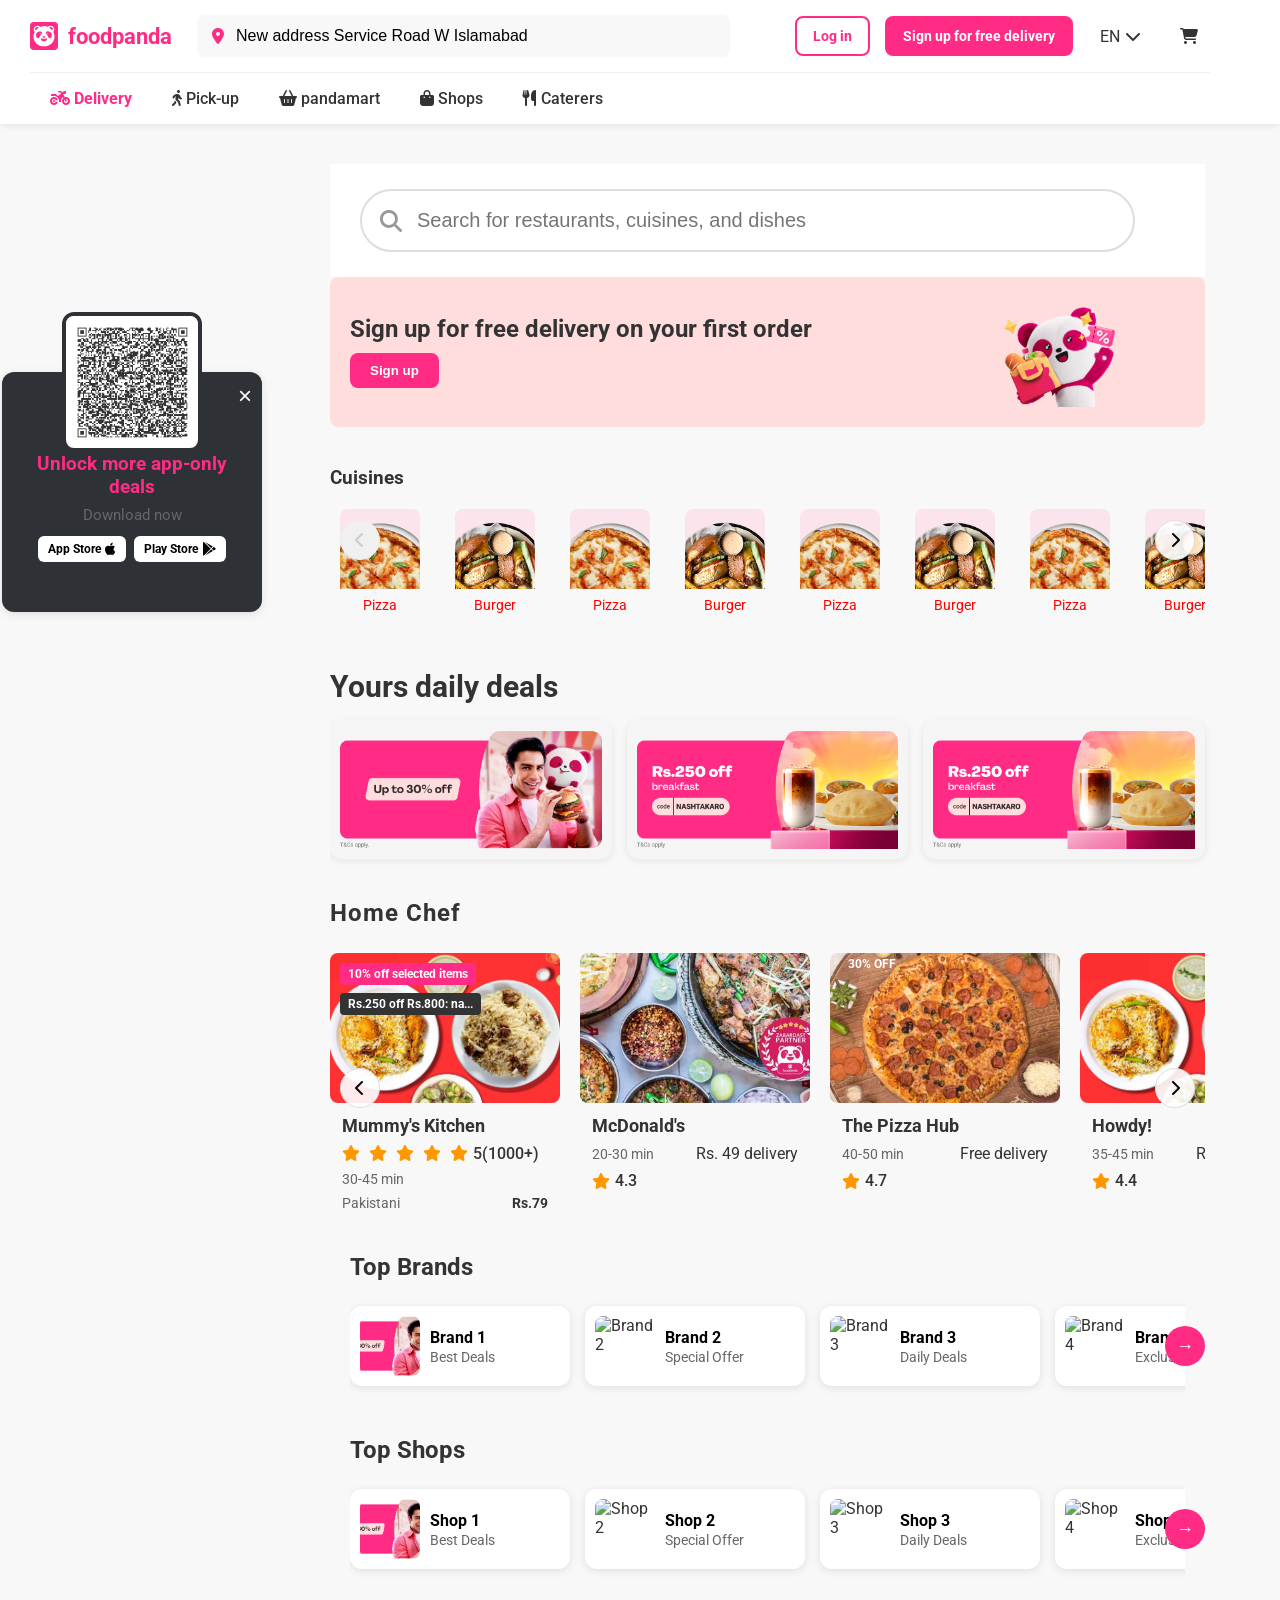
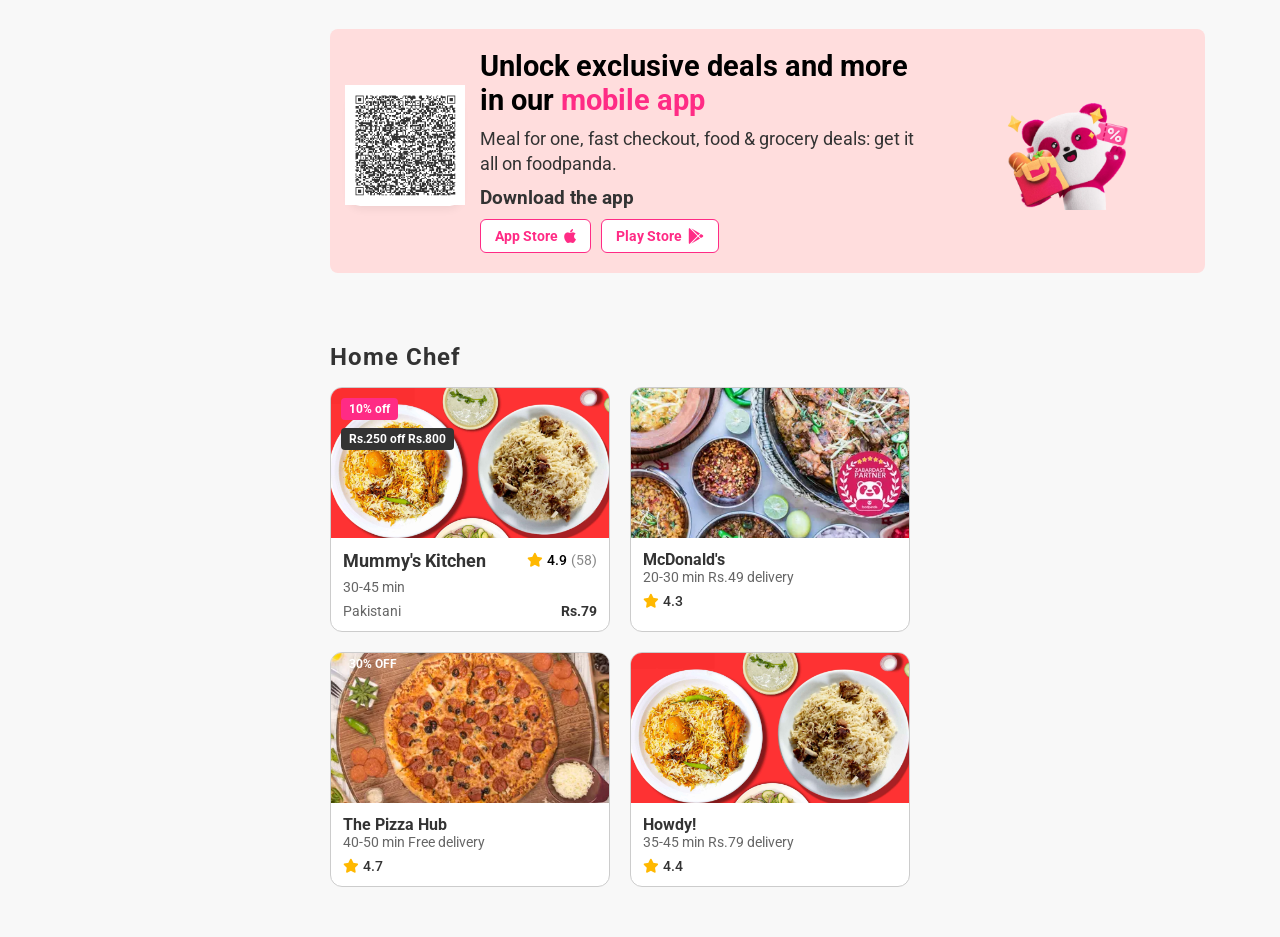
==== commit 58013c5f: "Updated homepage layout and fixed script bugs" ====
--- a/index.html
+++ b/index.html
@@ -102,27 +102,29 @@
         <div class="container">
             <!-- Left QR + Right Promo Section -->
             <div class="main-content-wrapper">
-                <!-- Left Section: QR Code -->
-                <div class="left-section">
-                    <div class="qr-box">
-                        <h2>Unlock more app-only deals</h2>
-                        <p>Download now</p>
-                        <div class="qr-code">
-                            <img src="assets/images/download QR.png" alt="QR Code">
-                        </div>
-                        <div class="app-store-buttons">
-    <a href="#" class="store-btn">
-        <span>App Store</span>
-        <i class="fa-brands fa-apple"></i>
-    </a>
-    <a href="#" class="store-btn">
-        <span>Play Store</span>
-        <i class="fa-brands fa-google-play"></i>
-    </a>
-</div>
-
-                    </div>
-                </div>
+               <div class="left-section" id="leftSection">
+    <div class="qr-box" style="position: relative;">
+        <!-- Close Button -->
+        <button id="closeQr" style="position:absolute; top:10px; right:10px; background:none; border:none; color:#fff; font-size:24px; cursor:pointer;">&times;</button>
+
+        <h2>Unlock more app-only deals</h2>
+        <p>Download now</p>
+        <div class="qr-code">
+            <img src="assets/images/download QR.png" alt="QR Code">
+        </div>
+        <div class="app-store-buttons">
+            <a href="#" class="store-btn">
+                <span>App Store</span>
+                <i class="fa-brands fa-apple"></i>
+            </a>
+            <a href="#" class="store-btn">
+                <span>Play Store</span>
+                <i class="fa-brands fa-google-play"></i>
+            </a>
+        </div>
+    </div>
+</div>
+
 
                 <!-- Right Section: Promo Banner -->
                 <div class="right-section">
@@ -135,6 +137,7 @@
         </div>
     </div>
 </div>
+<!-- promo Section -->
                     <div class="promo-banner">
                         <div class="promo-left">
                             <h2>Sign up for free delivery on your first order</h2>
@@ -224,7 +227,7 @@
 
 <!-- NEW SMALL IMAGE SECTION -->
 <div class="small-image-section">
-    <h3>Daily Your Deals</h3>
+    <h3>Yours daily deals</h3>
 
     <div class="small-image-boxes">
         <div class="small-image-box">
@@ -243,7 +246,7 @@
 
 <!-- Restaurant Listings -->
            <div class="restaurant-listings">
-    <h3>Same Taste, Same Price</h3>
+    <h3>Home Chef</h3>
 
     <div class="restaurant-carousel-wrapper">
         <button class="carousel-arrow carousel-arrow-left" id="restaurant-arrow-left">
@@ -341,15 +344,277 @@
     </div>
 </div>
 
-
-                </div>
-            </div>
-
-           
+           <div class="top-brand-section">
+    <h3>Top Brands</h3>
+
+    <div class="top-brand-wrapper">
+        <!-- Left Arrow -->
+        <button class="top-brand-arrow left">&#8592;</button>
+
+        <!-- Cards Container -->
+        <div class="top-brand-cards">
+            <div class="top-brand-card">
+                <img src="assets/images/desktop.png" alt="Brand 1">
+                <div class="brand-info">
+                    <h4>Brand 1</h4>
+                    <p>Best Deals</p>
+                </div>
+            </div>
+            <div class="top-brand-card">
+                <img src="assets/images/brand2.png" alt="Brand 2">
+                <div class="brand-info">
+                    <h4>Brand 2</h4>
+                    <p>Special Offer</p>
+                </div>
+            </div>
+            <div class="top-brand-card">
+                <img src="assets/images/brand3.png" alt="Brand 3">
+                <div class="brand-info">
+                    <h4>Brand 3</h4>
+                    <p>Daily Deals</p>
+                </div>
+            </div>
+            <div class="top-brand-card">
+                <img src="assets/images/brand4.png" alt="Brand 4">
+                <div class="brand-info">
+                    <h4>Brand 4</h4>
+                    <p>Exclusive</p>
+                </div>
+            </div>
+            <!-- Add more cards as needed -->
+        </div>
+
+        <!-- Right Arrow -->
+        <button class="top-brand-arrow right">&#8594;</button>
+    </div>
+</div>
+
+<!-- Top Shop -->
+<div class="top-shop-section">
+    <h3>Top Shops</h3>
+
+    <div class="top-shop-wrapper">
+        <!-- Left Arrow -->
+        <button class="top-shop-arrow left">&#8592;</button>
+
+        <!-- Cards Container -->
+        <div class="top-shop-cards">
+            <div class="top-shop-card">
+                <img src="assets/images/desktop.png" alt="Shop 1">
+                <div class="shop-info">
+                    <h4>Shop 1</h4>
+                    <p>Best Deals</p>
+                </div>
+            </div>
+
+            <div class="top-shop-card">
+                <img src="assets/images/brand2.png" alt="Shop 2">
+                <div class="shop-info">
+                    <h4>Shop 2</h4>
+                    <p>Special Offer</p>
+                </div>
+            </div>
+
+            <div class="top-shop-card">
+                <img src="assets/images/brand3.png" alt="Shop 3">
+                <div class="shop-info">
+                    <h4>Shop 3</h4>
+                    <p>Daily Deals</p>
+                </div>
+            </div>
+
+            <div class="top-shop-card">
+                <img src="assets/images/brand4.png" alt="Shop 4">
+                <div class="shop-info">
+                    <h4>Shop 4</h4>
+                    <p>Exclusive</p>
+                </div>
+            </div>
+
+            <!-- Add more shops -->
+        </div>
+
+        <!-- Right Arrow -->
+        <button class="top-shop-arrow right">&#8594;</button>
+    </div>
+</div>
+
+
+<!-- Shop Banner -->
+ <!-- Shop Banner -->
+<div class="mobile-app-section">
+
+    <div class="shop-banner">
+        <div class="shop-banner-left">
+
+            <!-- QR Box -->
+<div class="app-qr-box">
+    <img src="assets/images/download QR.png" alt="QR Code">
+</div>
+
+
+            <!-- Text + Headings + Buttons -->
+            <div class="mobile-app-content">
+
+                <!-- Headings -->
+                <div class="mobile-app-headings">
+                    <h2 class="app-heading-main">
+                        Unlock exclusive deals and more in our 
+                        <span class="pink-text">mobile app</span>
+                    </h2>
+
+                    <p class="app-heading-sub">
+                        Meal for one, fast checkout, food & grocery deals: get it all on foodpanda.
+                    </p>
+                </div>
+
+                <!-- Download Title -->
+                <h3 class="download-title">Download the app</h3>
+
+                <!-- App Store Buttons -->
+                <!-- App Store + Play Store Buttons -->
+<div class="app-download-buttons">
+    <a href="#" class="download-btn">
+        <span>App Store</span>
+        <i class="fa-brands fa-apple"></i>
+    </a>
+
+    <a href="#" class="download-btn">
+        <span>Play Store</span>
+        <i class="fa-brands fa-google-play"></i>
+    </a>
+</div>
+
+
+            </div>
+        </div>
+
+        <!-- Mascot Image -->
+        <div class="shop-banner-right">
+            <img src="assets/images/banner-logo.png" alt="Mascot">
+        </div>
+    </div>
+</div>
+
+<!-- Top Restaurants Section -->
+<div class="top-restaurants">
+    <h3>Home Chef</h3>
+
+    <div class="homechef-carousel">
+
+        <!-- Card 1 -->
+        <!-- HomeChef Card -->
+<div class="homechef-card">
+
+    <div class="homechef-image">
+        <img src="assets/images/1-listing.jpg" alt="Mummy's Kitchen">
+        <span class="homechef-tag tag-1">10% off</span>
+        <span class="homechef-tag tag-2">Rs.250 off Rs.800</span>
+    </div>
+
+    <div class="homechef-content">
+
+        <!-- Title + Rating Row -->
+        <div class="homechef-title-row">
+            <h4>Mummy's Kitchen</h4>
+
+            <div class="homechef-rating">
+    <i class="fa-solid fa-star"></i>
+    <span class="rate">4.9</span>
+    <span class="count">(58)</span>
+</div>
+
+        </div>
+
+        <!-- Delivery Info -->
+        <div class="homechef-details">
+            <span class="delivery-time">30-45 min</span>
+        </div>
+
+        <!-- Additional Info -->
+        <div class="homechef-extra">
+            <span class="cuisine-type">Pakistani</span>
+            <span class="price">Rs.79</span>
+        </div>
+
+    </div>
+
+</div>
+
+
+        <!-- Card 2 -->
+        <div class="homechef-card">
+            <div class="homechef-image">
+                <img src="assets/images/listing2.webp" alt="McDonald's">
+            </div>
+
+            <div class="homechef-content">
+                <h4>McDonald's</h4>
+
+                <div class="homechef-details">
+                    <span class="delivery-time">20-30 min</span>
+                    <span class="delivery-fee">Rs.49 delivery</span>
+                </div>
+
+                <div class="homechef-rating">
+                    <i class="fa-solid fa-star"></i><span>4.3</span>
+                </div>
+            </div>
+        </div>
+
+        <!-- Card 3 -->
+        <div class="homechef-card">
+            <div class="homechef-image">
+                <img src="assets/images/listing1.webp" alt="The Pizza Hub">
+                <span class="homechef-tag">30% OFF</span>
+            </div>
+
+            <div class="homechef-content">
+                <h4>The Pizza Hub</h4>
+
+                <div class="homechef-details">
+                    <span class="delivery-time">40-50 min</span>
+                    <span class="delivery-fee">Free delivery</span>
+                </div>
+
+                <div class="homechef-rating">
+                    <i class="fa-solid fa-star"></i><span>4.7</span>
+                </div>
+            </div>
+        </div>
+
+        <!-- Card 4 -->
+        <div class="homechef-card">
+            <div class="homechef-image">
+                <img src="assets/images/1-listing.jpg" alt="Howdy!">
+            </div>
+
+            <div class="homechef-content">
+                <h4>Howdy!</h4>
+
+                <div class="homechef-details">
+                    <span class="delivery-time">35-45 min</span>
+                    <span class="delivery-fee">Rs.79 delivery</span>
+                </div>
+
+                <div class="homechef-rating">
+                    <i class="fa-solid fa-star"></i><span>4.4</span>
+                </div>
+            </div>
+        </div>
+
+        <!-- You can duplicate cards safely now -->
+    </div>
+</div>
+
+
+
+                </div>
+            </div>
         </div>
     </main>
 
-    <!-- NEW: Login/Signup Page Section -->
+ 
    
 
     <!-- Link to our JavaScript file -->
--- a/styles.css
+++ b/styles.css
@@ -22,9 +22,10 @@
 
 /* Container */
 .container {
-    max-width: 1200px;
+    max-width: 1500px;
     margin: 0 auto;
-    padding: 0 20px;
+   padding: 0 30px;   /* top-bottom 0, left-right 20px */
+margin-right: 40px; /* sirf left badha diya */    
 }
 
 /* Header */
@@ -224,14 +225,14 @@
 
 /* Main Wrapper: QR Left 30% + Promo Right 70% */
 .main-content-wrapper {
-    padding-left: 30%;
+    padding-left: 25%;
 }
 
 .left-section {
     position: fixed;
     top: 0;
     left: 0;
-    width: 30%;
+    width: 25%;
     height: 100vh;
     background-color: #f8f8f8;
     padding: 20px;
@@ -239,24 +240,28 @@
     display: flex;
     align-items: center;
     justify-content: center;
+    /* margin-left: -48px; */
 }
 
 .right-section {
     width: 100%;
     overflow-y: auto;
     padding-right: 10px;
+    margin-left: 5px;
 }
 
 /* QR Box */
 .qr-box {
-    background-color: #fff0f5;
-    padding: 20px;
+    background-color: #2E3237;
+    padding: 80px 20px 20px 20px; /* top padding increased */
     border-radius: 12px;
     text-align: center;
     box-shadow: 0 2px 10px rgba(0,0,0,0.1);
     width: 100%;
-    max-width: 280px;
+    max-width: 260px;
     margin-top: 30%;
+    margin-left: -20%;
+    height: 240px;
 }
 
 .qr-box h2 {
@@ -272,10 +277,16 @@
 }
 
 .qr-code img {
-    width: 120px;
-    height: 120px;
-    margin-bottom: 12px;
-}
+    width: 140px;
+    height: 140px;
+    position: absolute;
+    top: -60px; /* adjust how high you want it */
+    left: 50%;
+    transform: translateX(-50%);
+    border: 4px solid #2E3237;
+    border-radius: 12px;
+}
+
 
 .app-store-buttons {
     display: flex;
@@ -284,27 +295,40 @@
     margin-top: 15px;
 }
 
+/* App Store / Play Store Buttons Wrapper */
+.app-store-buttons {
+    display: flex;
+    gap: 8px;               /* smaller gap */
+    justify-content: center;
+    margin-top: 12px;
+}
+
+/* Individual Button Styling */
 .store-btn {
     display: flex;
     align-items: center;
-    gap: 6px;
-    padding: 8px 14px;
-    background-color: var(--primary-pink);
-    color: #fff;
-    font-weight: 700;
-    font-size: 14px;
+    gap: 4px;               /* less space between icon and text */
+    padding: 6px 10px;      /* smaller padding */
+    background-color: #fff;
+    color: #000;
+    font-weight: 700;
+    font-size: 12px;        /* smaller font */
     border-radius: 6px;
     text-decoration: none;
-    transition: background-color 0.3s;
-}
-
+    transition: background-color 0.3s, transform 0.2s ease;
+}
+
+/* Icon inside button */
 .store-btn i {
-    font-size: 16px;
-}
-
+    font-size: 14px;        /* smaller icon */
+}
+
+/* Hover effect */
 .store-btn:hover {
     background-color: #e02475;
-}
+    transform: scale(1.05);
+}
+
 
 /* Promo Banner Right Section */
 .promo-banner {
@@ -359,6 +383,16 @@
 .restaurant-carousel-wrapper {
     position: relative;
 }
+
+.restaurant-listings h3 {
+    font-size: 1.5rem;       /* Adjust the size as needed */
+    font-weight: 700;        /* Bold text */
+    color: #333333;          /* Dark gray for readability */
+    padding-top: 40px ;
+    margin-bottom: 16px;     /* Space below the heading */
+    letter-spacing: 1px;     /* Slight spacing for style */
+}
+
 
 /* Restaurant Carousel */
 .restaurant-carousel {
@@ -560,6 +594,7 @@
     padding: 0;
     margin: 0;
     gap: 15px;
+    margin-top: 20px;
 }
 
 .category-item {
@@ -624,7 +659,8 @@
 .small-image-section h3 {
     font-size: 30px;
     font-weight: 700;
-    margin-bottom: 15px;
+    margin-bottom: 16px;
+    padding-top: 16px;
 }
 
 .small-image-boxes {
@@ -812,4 +848,487 @@
         padding: 8px 16px;
         font-size: 14px;
     }
-}+}
+
+/* Top Brand */
+.top-brand-section {
+    padding: 20px;
+    background-color: #f8f8f8;
+}
+
+.top-brand-section h3 {
+    font-size: 1.5rem;
+    margin-bottom: 15px;
+    color: #333;
+}
+
+.top-brand-wrapper {
+    position: relative;
+    display: flex;
+    align-items: center;
+}
+
+.top-brand-cards {
+    display: flex;
+    gap: 15px;
+    overflow-x: auto;
+    scroll-behavior: smooth;
+    padding: 10px 0;
+    /* Hide scrollbar */
+    -ms-overflow-style: none;  /* IE and Edge */
+    scrollbar-width: none;     /* Firefox */
+}
+
+.top-brand-cards::-webkit-scrollbar {
+    display: none; /* Chrome, Safari, Opera */
+}
+
+/* Card Styling */
+.top-brand-card {
+    display: flex;
+    gap: 10px;
+    align-items: center;
+    background-color: #fff;
+    padding: 10px;
+    min-width: 220px;
+    border-radius: 12px;
+    box-shadow: 0 2px 8px rgba(0,0,0,0.1);
+    flex-shrink: 0;
+}
+
+.top-brand-card img {
+    width: 60px;
+    height: 60px;
+    object-fit: cover;
+    border-radius: 8px;
+}
+
+.brand-info h4 {
+    font-size: 1rem;
+    margin: 0;
+    color: #000;
+}
+
+.brand-info p {
+    font-size: 0.85rem;
+    margin: 2px 0 0;
+    color: #666;
+}
+
+/* Arrows */
+.top-brand-arrow {
+    position: absolute;
+    top: 50%;
+    transform: translateY(-50%);
+    width: 40px;
+    height: 40px;
+    border-radius: 50%;
+    border: none;
+    background-color: var(--primary-pink);
+    color: #fff;
+    font-size: 18px;
+    cursor: pointer;
+    display: flex;
+    align-items: center;
+    justify-content: center;
+    z-index: 10;
+    display: none; /* initially hidden */
+}
+
+.top-brand-arrow.left {
+    left: -20px;
+}
+
+.top-brand-arrow.right {
+    right: -20px;
+}
+
+/* Top Shop */
+.top-shop-section {
+    padding: 20px;
+    background-color: #f8f8f8;
+}
+
+.top-shop-section h3 {
+    font-size: 1.5rem;
+    margin-bottom: 15px;
+    color: #333;
+}
+
+.top-shop-wrapper {
+    position: relative;
+    display: flex;
+    align-items: center;
+}
+
+.top-shop-cards {
+    display: flex;
+    gap: 15px;
+    overflow-x: auto;
+    scroll-behavior: smooth;
+    padding: 10px 0;
+
+    -ms-overflow-style: none;
+    scrollbar-width: none;
+}
+
+.top-shop-cards::-webkit-scrollbar {
+    display: none;
+}
+
+/* Card Styling */
+.top-shop-card {
+    display: flex;
+    gap: 10px;
+    align-items: center;
+    background-color: #fff;
+    padding: 10px;
+    min-width: 220px;
+    border-radius: 12px;
+    box-shadow: 0 2px 8px rgba(0,0,0,0.1);
+    flex-shrink: 0;
+}
+
+.top-shop-card img {
+    width: 60px;
+    height: 60px;
+    object-fit: cover;
+    border-radius: 8px;
+}
+
+.shop-info h4 {
+    font-size: 1rem;
+    margin: 0;
+    color: #000;
+}
+
+.shop-info p {
+    font-size: 0.85rem;
+    margin: 2px 0 0;
+    color: #666;
+}
+
+/* Arrows */
+.top-shop-arrow {
+    position: absolute;
+    top: 50%;
+    transform: translateY(-50%);
+    width: 40px;
+    height: 40px;
+    border-radius: 50%;
+    border: none;
+    background-color: var(--primary-pink);
+    color: #fff;
+    font-size: 18px;
+    cursor: pointer;
+    display: flex;
+    align-items: center;
+    justify-content: center;
+    z-index: 10;
+    display: none;
+}
+
+.top-shop-arrow.left {
+    left: -20px;
+}
+
+.top-shop-arrow.right {
+    right: -20px;
+}
+
+
+/* Shop bannber */
+/* Section Wrapper */
+.mobile-app-section {
+    display: flex;
+    flex-direction: column;
+    gap: 25px;
+    margin: 30px 0;
+}
+
+/* Headings */
+.mobile-app-headings {
+    margin-bottom: 10px;
+}
+
+.app-heading-main {
+    font-size: 1.8rem;
+    font-weight: 700;
+    color: #000;
+    margin-bottom: 10px;
+}
+
+.pink-text {
+    color: var(--primary-pink);
+}
+
+.app-heading-sub {
+    font-size: 1.1rem;
+    color: #333;
+    max-width: 650px;
+    line-height: 1.4;
+}
+
+/* Banner Box */
+.shop-banner {
+    display: flex;
+    align-items: center;
+    justify-content: space-between;
+    background-color: #FFDDDD;
+    padding: 20px;
+    border-radius: 8px;
+    gap: 20px;
+}
+
+/* Left Side */
+.shop-banner-left {
+    flex: 1;
+    display: flex;
+    align-items: center;
+    gap: 20px;
+}
+
+/* QR Styling */
+/* QR Box clean styling */
+.app-qr-box {
+    width: 110px;               /* QR size */
+    height: 110px;
+    background: #ffffff;        /* white base for QR contrast */
+    padding: 10px;
+    border-radius: 10px;
+    display: flex;
+    align-items: center;
+    justify-content: center;
+    box-shadow: 0 2px 10px rgba(0,0,0,0.08);
+}
+
+/* QR Image */
+.app-qr-box img {
+    width: 120px;
+    height: 120px;
+    margin-bottom: 12px;
+}
+
+
+/* Left Text + Buttons */
+.shop-banner-text {
+    display: flex;
+    flex-direction: column;
+    gap: 12px;
+}
+
+.shop-banner-text h3 {
+    font-size: 1.3rem;
+    font-weight: 700;
+}
+
+/* App Store + Play Store Buttons */
+.app-buttons {
+    display: flex;
+    gap: 12px;
+}
+
+.app-buttons img {
+    height: 42px;
+    cursor: pointer;
+    transition: 0.2s ease-in-out;
+}
+
+.app-buttons img:hover {
+    transform: scale(1.05);
+}
+
+/* Right Side Image */
+.shop-banner-right {
+    flex: 0 0 28%;
+    display: flex;
+    justify-content: center;
+    align-items: center;
+}
+
+.shop-banner-right img {
+    width: 130px;
+    height: auto;
+}
+
+/* Buttons wrapper */
+.app-download-buttons {
+    display: flex;
+    gap: 10px;
+    margin-top: 10px;
+}
+
+/* Individual buttons */
+.download-btn {
+    display: flex;
+    align-items: center;
+    gap: 6px;
+    padding: 8px 14px;
+    background-color: #fff;           /* white background */
+    color: var(--primary-pink);       /* pink text */
+    font-weight: 700;
+    font-size: 14px;
+    border-radius: 6px;
+    text-decoration: none;
+    border: 1px solid var(--primary-pink);
+    transition: transform 0.2s ease, box-shadow 0.2s ease;
+}
+
+/* Icon inside button */
+.download-btn i {
+    font-size: 16px;
+}
+
+/* Hover effect: slightly zoom + shadow */
+.download-btn:hover {
+    transform: scale(1.05);
+    box-shadow: 0 4px 12px rgba(0,0,0,0.15);
+}
+
+/* ----------------------------------
+   Top Restaurants / Home Chef Title
+---------------------------------- */
+.top-restaurants h3 {
+    font-size: 1.5rem;
+    font-weight: 700;
+    color: #333;
+    margin-bottom: 16px;
+    padding-top: 40px;
+    letter-spacing: 1px;
+}
+
+
+/* ----------------------------------
+   Homechef Carousel (Cards Wrapper)
+---------------------------------- */
+.homechef-carousel {
+    display: flex;
+    flex-wrap: wrap;                 /* 3 cards per row */
+    gap: 20px;
+    overflow-x: auto;               /* horizontal scroll if overflow */
+    padding-bottom: 10px;
+    scrollbar-width: none;
+}
+
+.homechef-carousel::-webkit-scrollbar {
+    display: none;
+}
+
+
+/* ----------------------------------
+   Single Card
+---------------------------------- */
+/* Card Container */
+.homechef-card {
+    background: #fff;
+    border: 1px solid #ccc;
+    border-radius: 12px;
+    width: 280px;
+    overflow: hidden;
+    cursor: pointer;
+    transition: 0.3s ease;
+}
+
+.homechef-card:hover {
+    transform: translateY(-5px);
+    box-shadow: 0 8px 20px rgba(0,0,0,0.15);
+}
+
+/* Image */
+.homechef-image {
+    position: relative;
+    width: 100%;
+    height: 150px;
+    overflow: hidden;
+}
+
+.homechef-image img {
+    width: 100%;
+    height: 100%;
+    object-fit: cover;
+}
+
+/* Promo Tags */
+.homechef-tag {
+    position: absolute;
+    left: 10px;
+    padding: 4px 8px;
+    color: #fff;
+    font-size: 12px;
+    font-weight: 700;
+    border-radius: 4px;
+}
+
+.tag-1 { top: 10px; background: #ff2b85; }
+.tag-2 { top: 40px; background: #333; }
+
+/* Content Area */
+.homechef-content {
+    padding: 12px;
+}
+
+/* Title + Rating Row */
+.homechef-title-row {
+    display: flex;
+    justify-content: space-between;
+    align-items: center;
+    margin-bottom: 8px;
+}
+
+.homechef-title-row h4 {
+    margin: 0;
+    font-size: 18px;
+    font-weight: 700;
+    color: #333;
+}
+
+/* Rating */
+.homechef-rating {
+    display: flex;
+    align-items: center;
+    gap: 4px;
+    font-size: 14px;
+    font-weight: 500;
+}
+
+.homechef-rating i {
+    color: #ffb800; /* star color */
+}
+
+.homechef-rating .rate {
+    color: #000; /* rating ka color */
+}
+
+.homechef-rating .count {
+    color: #888; /* grey color for (58) */
+    font-weight: 400;
+}
+
+
+/* Delivery */
+.homechef-details {
+    font-size: 14px;
+    color: #666;
+    margin-bottom: 8px;
+}
+
+/* Extra Info */
+.homechef-extra {
+    display: flex;
+    justify-content: space-between;
+    font-size: 14px;
+}
+
+.cuisine-type { color: #666; }
+.price { color: #333; font-weight: 700; }
+
+
+
+/* ----------------------------------
+   Cuisine & Price Row
+---------------------------------- */
+
+
+
+
+
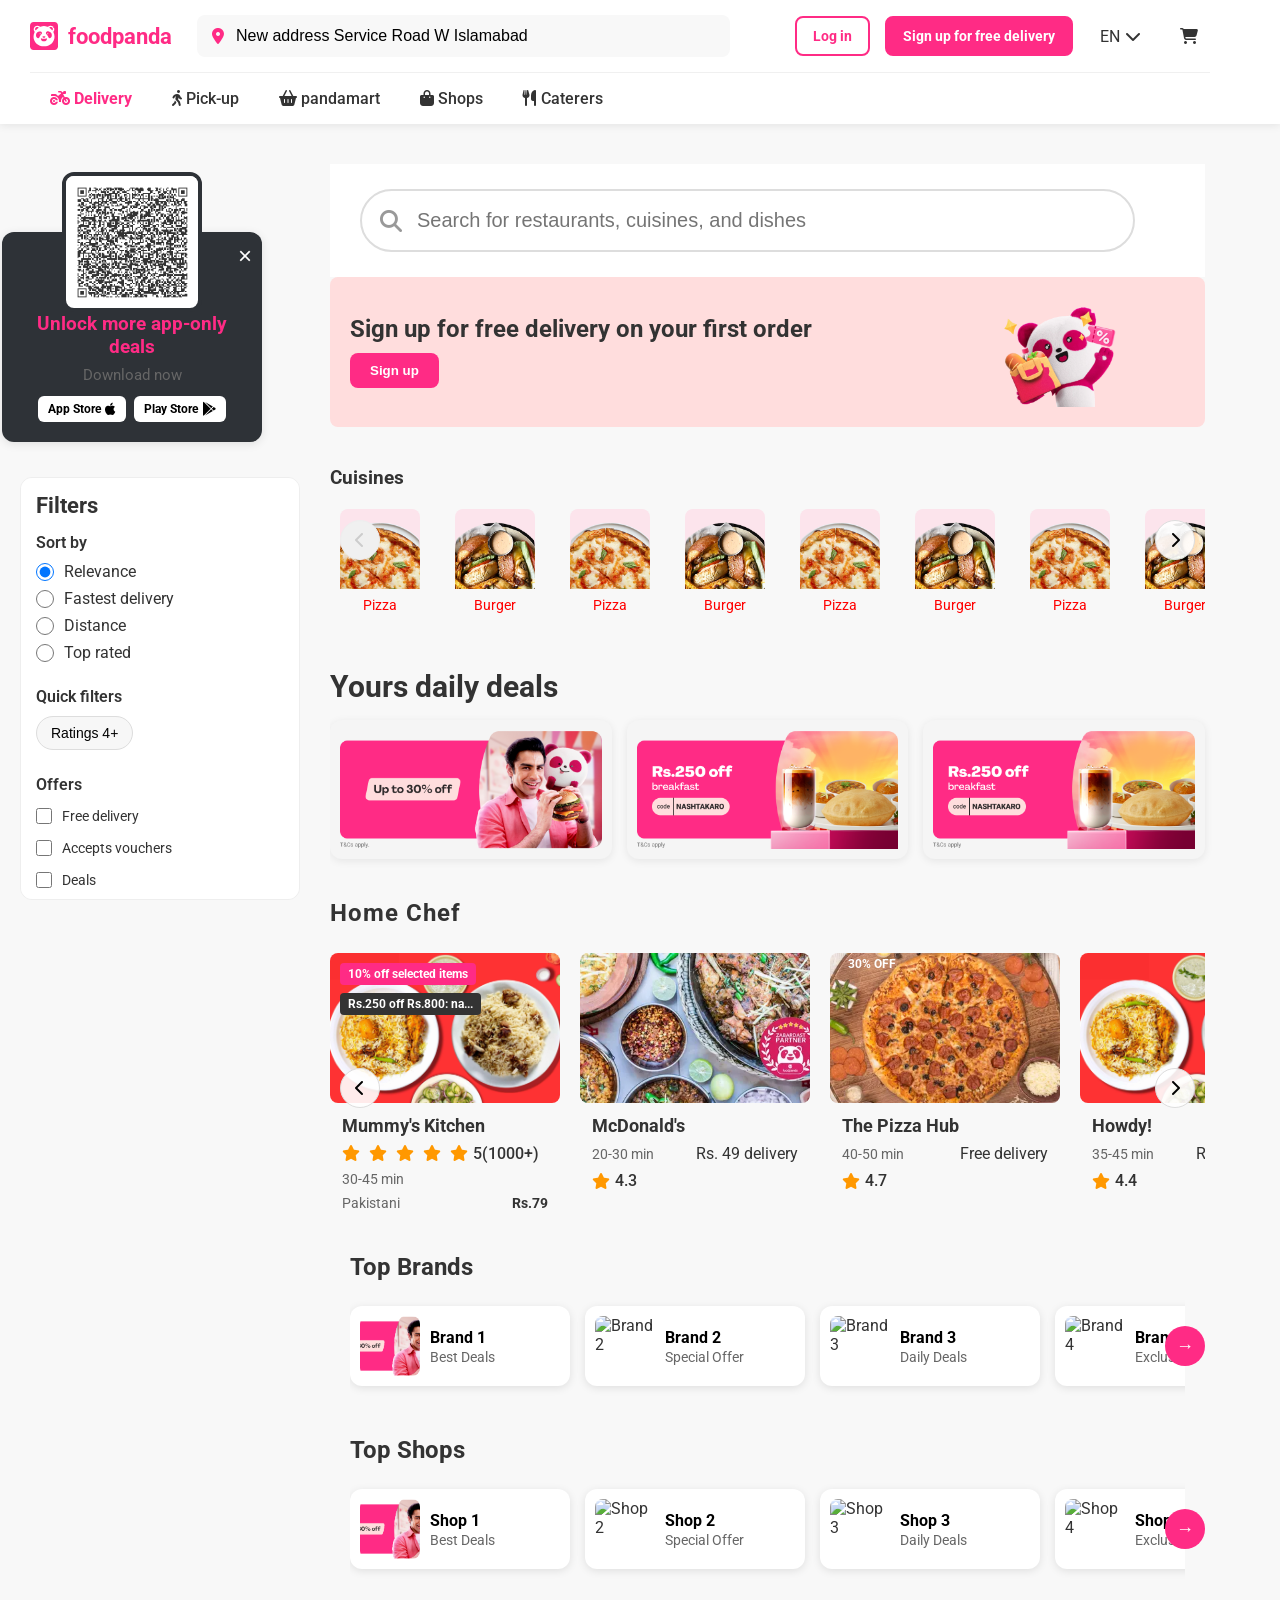
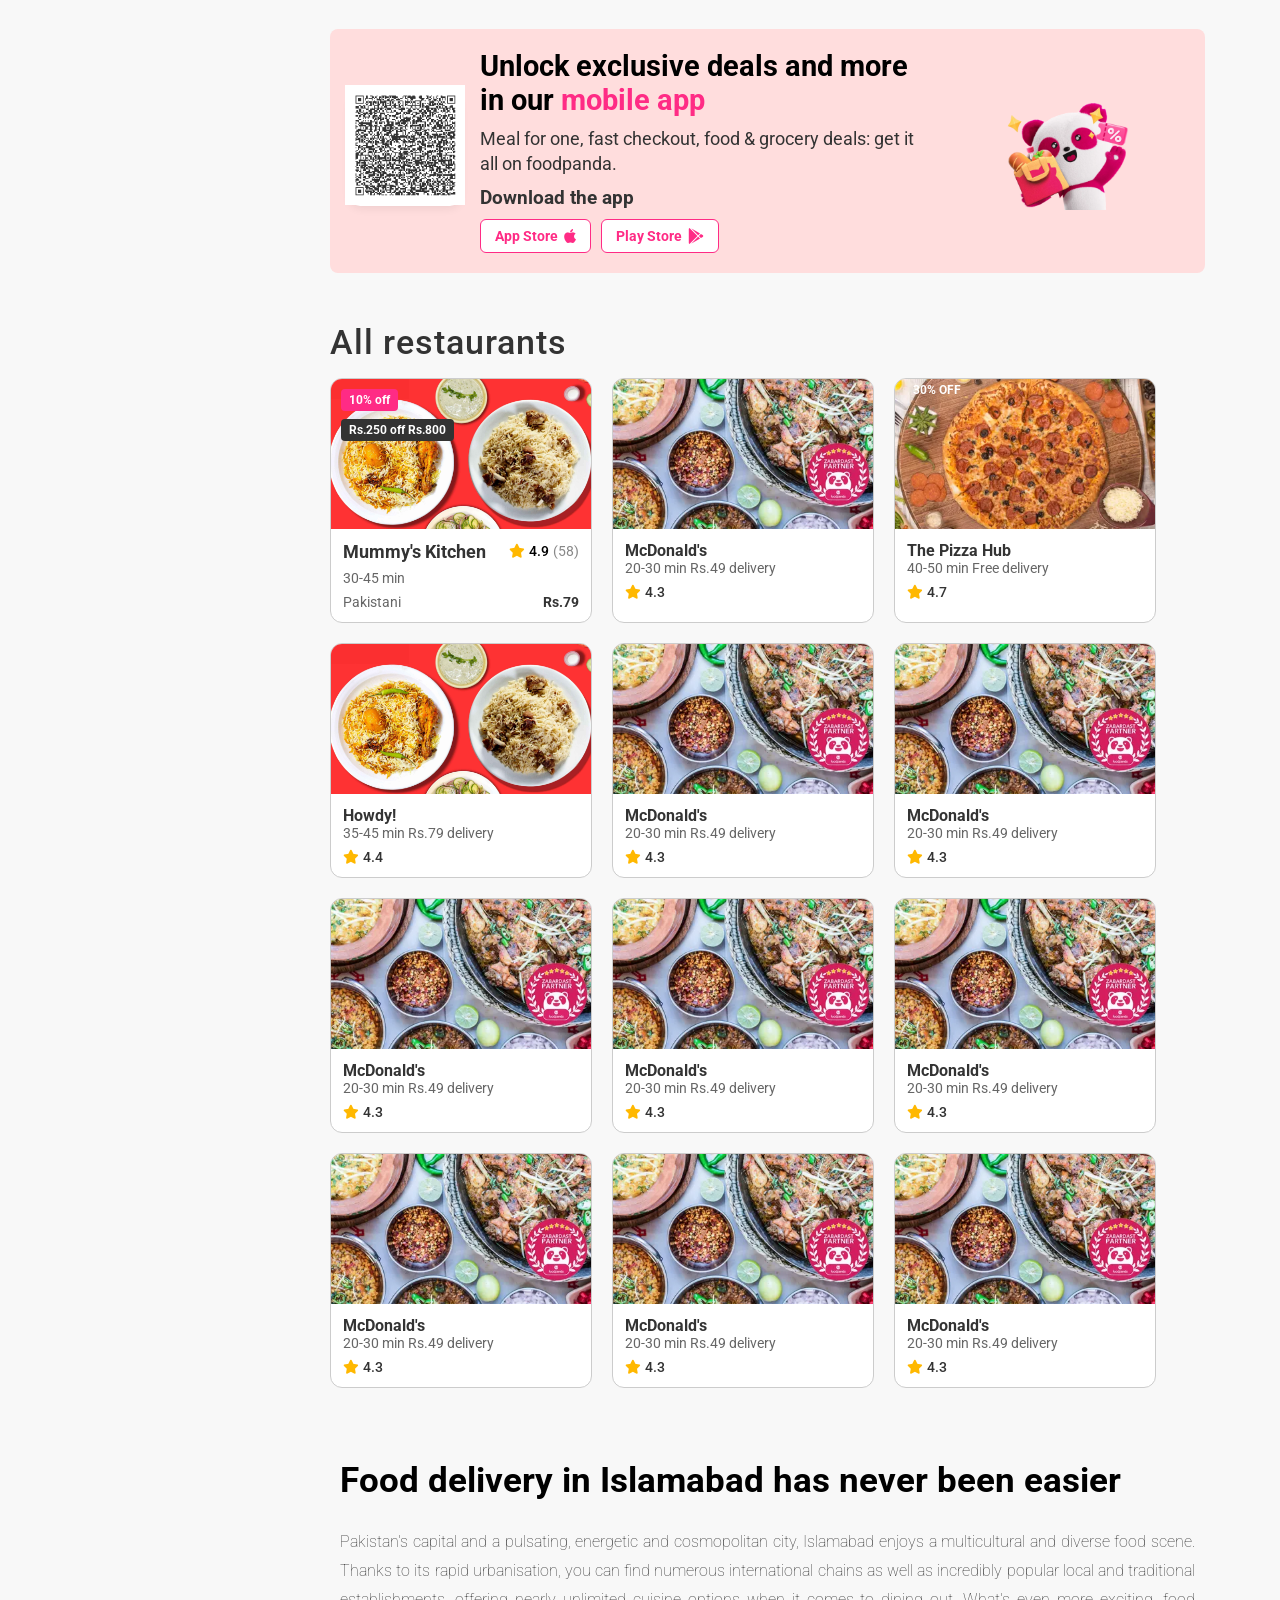
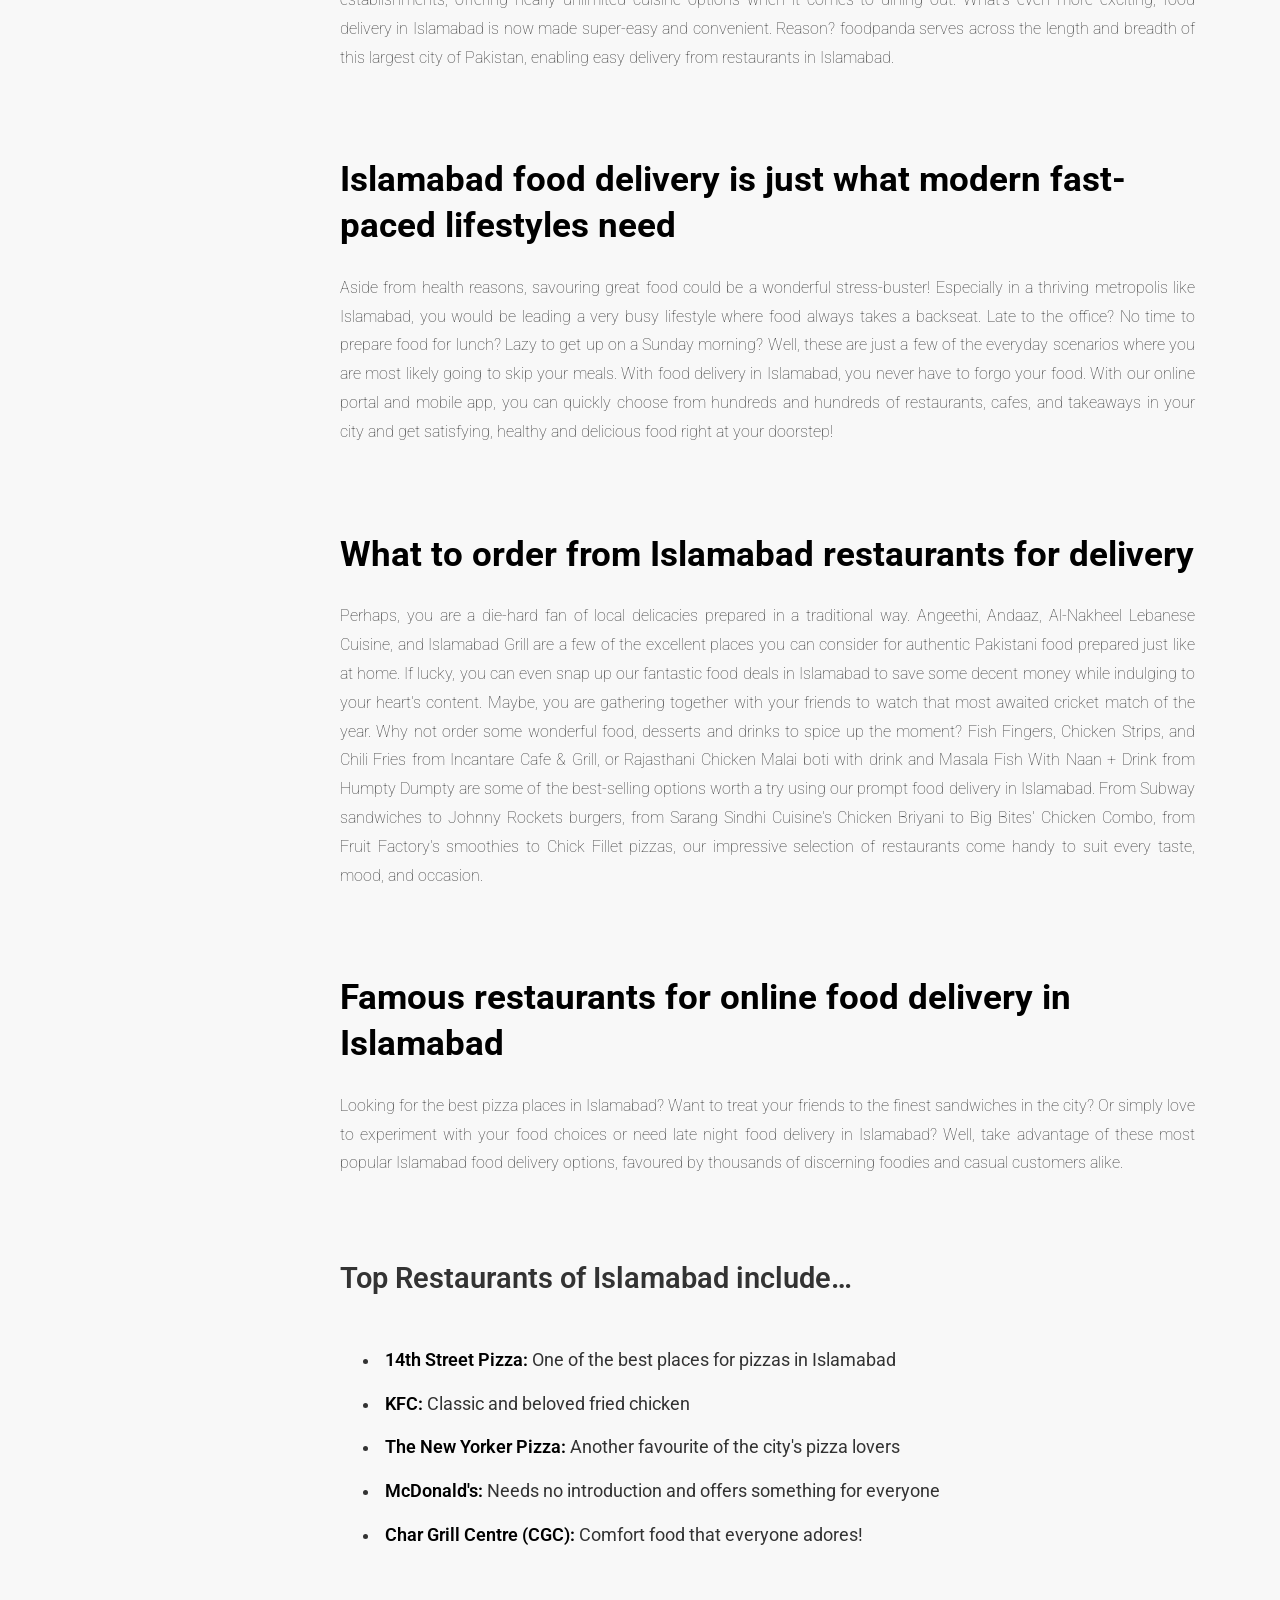
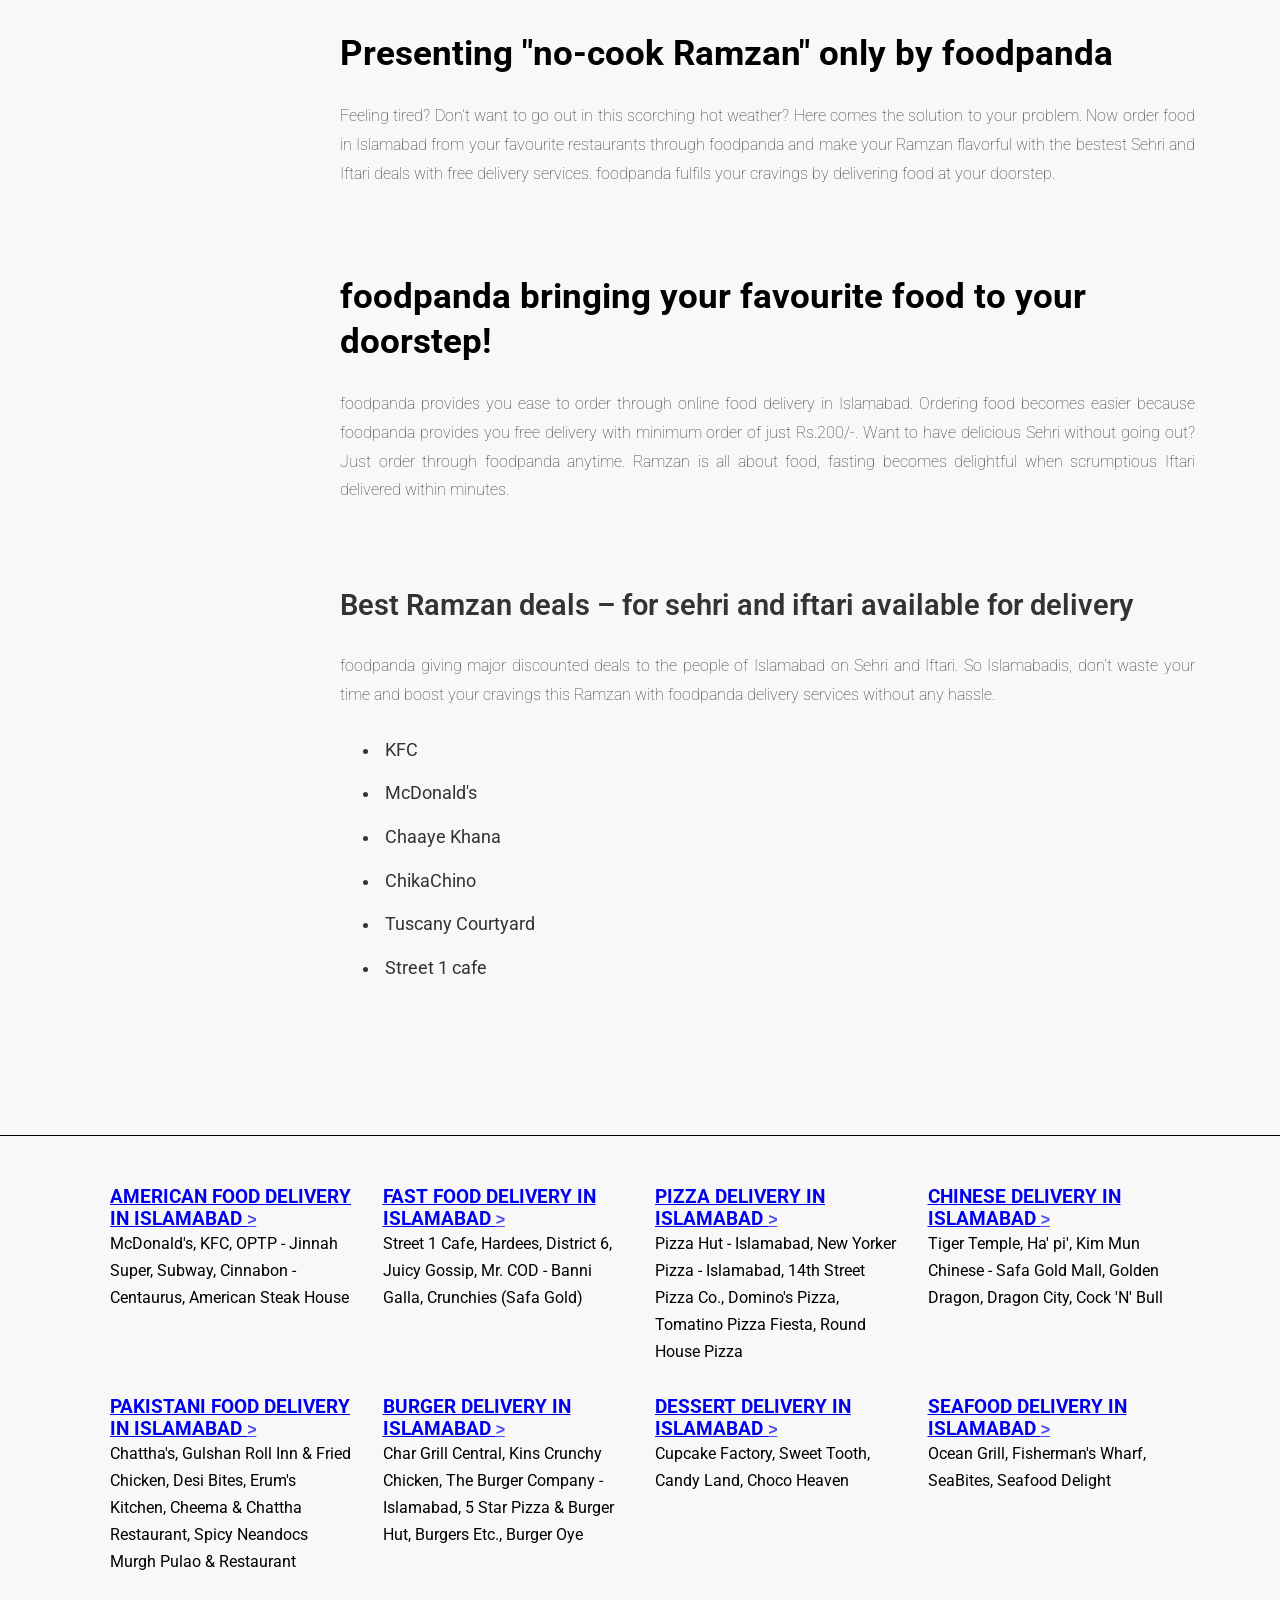
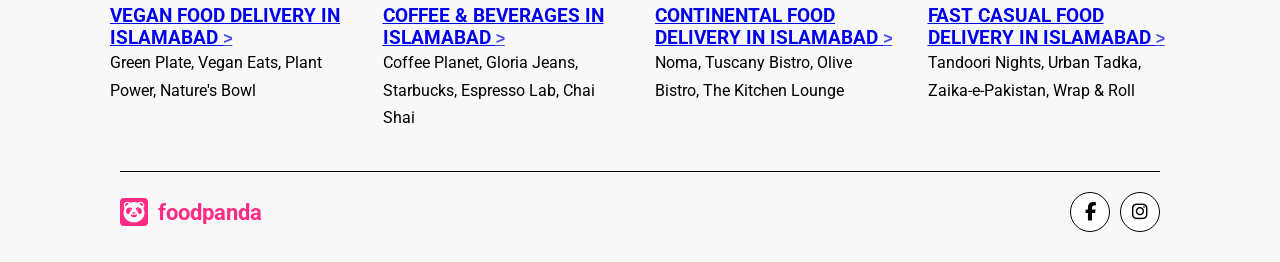
==== commit 75cf467b: "updated files" ====
--- a/index.html
+++ b/index.html
@@ -103,15 +103,18 @@
             <!-- Left QR + Right Promo Section -->
             <div class="main-content-wrapper">
                <div class="left-section" id="leftSection">
+
+    <!-- QR BOX -->
     <div class="qr-box" style="position: relative;">
-        <!-- Close Button -->
         <button id="closeQr" style="position:absolute; top:10px; right:10px; background:none; border:none; color:#fff; font-size:24px; cursor:pointer;">&times;</button>
 
         <h2>Unlock more app-only deals</h2>
         <p>Download now</p>
+
         <div class="qr-code">
             <img src="assets/images/download QR.png" alt="QR Code">
         </div>
+
         <div class="app-store-buttons">
             <a href="#" class="store-btn">
                 <span>App Store</span>
@@ -123,7 +126,115 @@
             </a>
         </div>
     </div>
-</div>
+
+    <!-- FILTERS BOX OUTSIDE QR BOX -->
+    <div class="filters-box">
+        <h3 class="filter-title">Filters</h3>
+
+        <!-- Sort By -->
+        <div class="filter-group">
+            <h4>Sort by</h4>
+
+            <label class="radio-row">
+                <input type="radio" name="sort" checked>
+                <span>Relevance</span>
+            </label>
+
+            <label class="radio-row">
+                <input type="radio" name="sort">
+                <span>Fastest delivery</span>
+            </label>
+
+            <label class="radio-row">
+                <input type="radio" name="sort">
+                <span>Distance</span>
+            </label>
+
+            <label class="radio-row">
+                <input type="radio" name="sort">
+                <span>Top rated</span>
+            </label>
+        </div>
+
+        <!-- Quick Filters -->
+        <div class="filter-group">
+            <h4>Quick filters</h4>
+            <button class="pill-btn">Ratings 4+</button>
+            <!-- <button class="pill-btn">⭐ Super restaurant</button> -->
+        </div>
+
+        <!-- Offers -->
+        <div class="filter-group">
+            <h4>Offers</h4>
+
+            <label class="check-row">
+                <input type="checkbox">
+                <span>Free delivery</span>
+            </label>
+
+            <label class="check-row">
+                <input type="checkbox">
+                <span>Accepts vouchers</span>
+            </label>
+
+            <label class="check-row">
+                <input type="checkbox">
+                <span>Deals</span>
+            </label>
+        </div>
+
+        <!-- Cuisine -->
+        <div class="filter-group">
+    <h4>Cuisines</h4>
+    <input type="text" class="search-cuisine" placeholder="Search for cuisine">
+
+    <div class="cuisine-list">
+        <!-- Initial 6 items shown -->
+        <label class="check-row"><input type="checkbox"> <span>American</span></label>
+        <label class="check-row"><input type="checkbox"> <span>BBQ</span></label>
+        <label class="check-row"><input type="checkbox"> <span>Beverages</span></label>
+        <label class="check-row"><input type="checkbox"> <span>Biryani</span></label>
+        <label class="check-row"><input type="checkbox"> <span>Broast</span></label>
+        <label class="check-row"><input type="checkbox"> <span>Burgers</span></label>
+        <label class="check-row"><input type="checkbox"> <span>Cakes & Bakery</span></label>
+        <label class="check-row"><input type="checkbox"> <span>Chinese</span></label>
+        <label class="check-row"><input type="checkbox"> <span>Continental</span></label>
+        
+        <!-- Hidden items (will show on click) -->
+        <label class="check-row hidden-item"><input type="checkbox"> <span>Desserts</span></label>
+        <label class="check-row hidden-item"><input type="checkbox"> <span>Fast Food</span></label>
+        <label class="check-row hidden-item"><input type="checkbox"> <span>Haleem</span></label>
+        <label class="check-row hidden-item"><input type="checkbox"> <span>Halwa Puri</span></label>
+        <label class="check-row hidden-item"><input type="checkbox"> <span>Healthy Food</span></label>
+        <label class="check-row hidden-item"><input type="checkbox"> <span>Ice Cream</span></label>
+        <label class="check-row hidden-item"><input type="checkbox"> <span>Japanese</span></label>
+        <label class="check-row hidden-item"><input type="checkbox"> <span>Karahi & Handi</span></label>
+        <label class="check-row hidden-item"><input type="checkbox"> <span>Middle Eastern</span></label>
+        <label class="check-row hidden-item"><input type="checkbox"> <span>Nihari</span></label>
+        <label class="check-row hidden-item"><input type="checkbox"> <span>Pakistani</span></label>
+        <label class="check-row hidden-item"><input type="checkbox"> <span>Paratha</span></label>
+    </div>
+
+    <button class="show-more" id="showMoreCuisines">
+        Show more <i class="fas fa-chevron-down"></i>
+    </button>
+</div>
+
+        <!-- Price -->
+        <div class="filter-group">
+            <h4>Price</h4>
+            <div class="price-buttons">
+                <button class="price-pill">$</button>
+                <button class="price-pill">$$</button>
+                <button class="price-pill">$$$</button>
+            </div>
+        </div>
+    </div>
+
+</div>
+
+
+
 
 
                 <!-- Right Section: Promo Banner -->
@@ -498,7 +609,7 @@
 
 <!-- Top Restaurants Section -->
 <div class="top-restaurants">
-    <h3>Home Chef</h3>
+    <h3>All restaurants</h3>
 
     <div class="homechef-carousel">
 
@@ -603,19 +714,426 @@
             </div>
         </div>
 
-        <!-- You can duplicate cards safely now -->
-    </div>
-</div>
-
-
-
-                </div>
-            </div>
+        <!-- Card 2 -->
+        <div class="homechef-card">
+            <div class="homechef-image">
+                <img src="assets/images/listing2.webp" alt="McDonald's">
+            </div>
+
+            <div class="homechef-content">
+                <h4>McDonald's</h4>
+
+                <div class="homechef-details">
+                    <span class="delivery-time">20-30 min</span>
+                    <span class="delivery-fee">Rs.49 delivery</span>
+                </div>
+
+                <div class="homechef-rating">
+                    <i class="fa-solid fa-star"></i><span>4.3</span>
+                </div>
+            </div>
+        </div>
+
+        <!-- Card 2 -->
+        <div class="homechef-card">
+            <div class="homechef-image">
+                <img src="assets/images/listing2.webp" alt="McDonald's">
+            </div>
+
+            <div class="homechef-content">
+                <h4>McDonald's</h4>
+
+                <div class="homechef-details">
+                    <span class="delivery-time">20-30 min</span>
+                    <span class="delivery-fee">Rs.49 delivery</span>
+                </div>
+
+                <div class="homechef-rating">
+                    <i class="fa-solid fa-star"></i><span>4.3</span>
+                </div>
+            </div>
+        </div>
+
+        <!-- Card 2 -->
+        <div class="homechef-card">
+            <div class="homechef-image">
+                <img src="assets/images/listing2.webp" alt="McDonald's">
+            </div>
+
+            <div class="homechef-content">
+                <h4>McDonald's</h4>
+
+                <div class="homechef-details">
+                    <span class="delivery-time">20-30 min</span>
+                    <span class="delivery-fee">Rs.49 delivery</span>
+                </div>
+
+                <div class="homechef-rating">
+                    <i class="fa-solid fa-star"></i><span>4.3</span>
+                </div>
+            </div>
+        </div>
+
+        <!-- Card 2 -->
+        <div class="homechef-card">
+            <div class="homechef-image">
+                <img src="assets/images/listing2.webp" alt="McDonald's">
+            </div>
+
+            <div class="homechef-content">
+                <h4>McDonald's</h4>
+
+                <div class="homechef-details">
+                    <span class="delivery-time">20-30 min</span>
+                    <span class="delivery-fee">Rs.49 delivery</span>
+                </div>
+
+                <div class="homechef-rating">
+                    <i class="fa-solid fa-star"></i><span>4.3</span>
+                </div>
+            </div>
+        </div>
+
+        <!-- Card 2 -->
+        <div class="homechef-card">
+            <div class="homechef-image">
+                <img src="assets/images/listing2.webp" alt="McDonald's">
+            </div>
+
+            <div class="homechef-content">
+                <h4>McDonald's</h4>
+
+                <div class="homechef-details">
+                    <span class="delivery-time">20-30 min</span>
+                    <span class="delivery-fee">Rs.49 delivery</span>
+                </div>
+
+                <div class="homechef-rating">
+                    <i class="fa-solid fa-star"></i><span>4.3</span>
+                </div>
+            </div>
+        </div>
+
+        <!-- Card 2 -->
+        <div class="homechef-card">
+            <div class="homechef-image">
+                <img src="assets/images/listing2.webp" alt="McDonald's">
+            </div>
+
+            <div class="homechef-content">
+                <h4>McDonald's</h4>
+
+                <div class="homechef-details">
+                    <span class="delivery-time">20-30 min</span>
+                    <span class="delivery-fee">Rs.49 delivery</span>
+                </div>
+
+                <div class="homechef-rating">
+                    <i class="fa-solid fa-star"></i><span>4.3</span>
+                </div>
+            </div>
+        </div>
+
+        <!-- Card 2 -->
+        <div class="homechef-card">
+            <div class="homechef-image">
+                <img src="assets/images/listing2.webp" alt="McDonald's">
+            </div>
+
+            <div class="homechef-content">
+                <h4>McDonald's</h4>
+
+                <div class="homechef-details">
+                    <span class="delivery-time">20-30 min</span>
+                    <span class="delivery-fee">Rs.49 delivery</span>
+                </div>
+
+                <div class="homechef-rating">
+                    <i class="fa-solid fa-star"></i><span>4.3</span>
+                </div>
+            </div>
+        </div>
+
+        <!-- Card 2 -->
+        <div class="homechef-card">
+            <div class="homechef-image">
+                <img src="assets/images/listing2.webp" alt="McDonald's">
+            </div>
+
+            <div class="homechef-content">
+                <h4>McDonald's</h4>
+
+                <div class="homechef-details">
+                    <span class="delivery-time">20-30 min</span>
+                    <span class="delivery-fee">Rs.49 delivery</span>
+                </div>
+
+                <div class="homechef-rating">
+                    <i class="fa-solid fa-star"></i><span>4.3</span>
+                </div>
+            </div>
+        </div>
+    </div>
+</div>
+
+
+<!-- Food Delivery in Islamabad Section -->
+<section class="food-delivery-section">
+    <div class="container">
+        <!-- Section 1 -->
+        <h2 class="section-title">Food delivery in Islamabad has never been easier</h2>
+        <div class="content-wrapper">
+            <p>Pakistan's capital and a pulsating, energetic and cosmopolitan city, Islamabad enjoys 
+                a multicultural and diverse food scene. Thanks to its rapid urbanisation, you can find 
+                numerous international chains as well as incredibly popular local and traditional 
+                establishments, offering nearly unlimited cuisine options when it comes to dining out.
+                What's even more exciting, food delivery in Islamabad is now made super-easy and convenient.
+                Reason? foodpanda serves across the length and breadth of this largest city of Pakistan, 
+                enabling easy delivery from restaurants in Islamabad.</p>
+        </div>
+        
+        <!-- Section 2 -->
+        <h2 class="section-title">Islamabad food delivery is just what modern fast-paced lifestyles need</h2>
+        <div class="content-wrapper">
+            <p>Aside from health reasons, savouring great food could be a wonderful stress-buster! 
+                Especially in a thriving metropolis like Islamabad, you would be leading a very busy 
+                lifestyle where food always takes a backseat. Late to the office? No time to prepare 
+                food for lunch? Lazy to get up on a Sunday morning? Well, these are just a few of the 
+                everyday scenarios where you are most likely going to skip your meals. With food delivery 
+                in Islamabad, you never have to forgo your food. With our online portal and mobile app, 
+                you can quickly choose from hundreds and hundreds of restaurants, cafes, and takeaways 
+                in your city and get satisfying, healthy and delicious food right at your doorstep!</p>
+        </div>
+        
+        <!-- Section 3 -->
+        <h2 class="section-title">What to order from Islamabad restaurants for delivery</h2>
+        <div class="content-wrapper">
+            <p>Perhaps, you are a die-hard fan of local delicacies prepared in a traditional way. 
+                Angeethi, Andaaz, Al-Nakheel Lebanese Cuisine, and Islamabad Grill are a few of the 
+                excellent places you can consider for authentic Pakistani food prepared just like at home. 
+                If lucky, you can even snap up our fantastic food deals in Islamabad to save some decent 
+                money while indulging to your heart's content. Maybe, you are gathering together with 
+                your friends to watch that most awaited cricket match of the year. Why not order some 
+                wonderful food, desserts and drinks to spice up the moment? Fish Fingers, Chicken Strips, 
+                and Chili Fries from Incantare Cafe & Grill, or Rajasthani Chicken Malai boti with drink 
+                and Masala Fish With Naan + Drink from Humpty Dumpty are some of the best-selling options 
+                worth a try using our prompt food delivery in Islamabad. From Subway sandwiches to Johnny 
+                Rockets burgers, from Sarang Sindhi Cuisine's Chicken Briyani to Big Bites' Chicken Combo, 
+                from Fruit Factory's smoothies to Chick Fillet pizzas, our impressive selection of 
+                restaurants come handy to suit every taste, mood, and occasion.</p>
+        </div>
+        
+        <!-- Section 4 -->
+        <h2 class="section-title">Famous restaurants for online food delivery in Islamabad</h2>
+        <div class="content-wrapper">
+            <p>Looking for the best pizza places in Islamabad? Want to treat your friends to the finest 
+                sandwiches in the city? Or simply love to experiment with your food choices or need late 
+                night food delivery in Islamabad? Well, take advantage of these most popular Islamabad 
+                food delivery options, favoured by thousands of discerning foodies and casual customers 
+                alike.</p>
+        </div>
+        
+        <!-- Section 5 -->
+        <h3 class="subheading">Top Restaurants of Islamabad include…</h3>
+        <div class="content-wrapper">
+            <ul>
+                <li><strong>14th Street Pizza:</strong> One of the best places for pizzas in Islamabad</li>
+                <li><strong>KFC:</strong> Classic and beloved fried chicken</li>
+                <li><strong>The New Yorker Pizza:</strong> Another favourite of the city's pizza lovers</li>
+                <li><strong>McDonald's:</strong> Needs no introduction and offers something for everyone</li>
+                <li><strong>Char Grill Centre (CGC):</strong> Comfort food that everyone adores!</li>
+            </ul>
+        </div>
+        
+        <!-- Section 6 -->
+        <h2 class="section-title">Presenting "no-cook Ramzan" only by foodpanda</h2>
+        <div class="content-wrapper">
+            <p>Feeling tired? Don't want to go out in this scorching hot weather? Here comes the solution 
+                to your problem. Now order food in Islamabad from your favourite restaurants through 
+                foodpanda and make your Ramzan flavorful with the bestest Sehri and Iftari deals with 
+                free delivery services. foodpanda fulfils your cravings by delivering food at your doorstep.</p>
+        </div>
+        
+        <!-- Section 7 -->
+        <h2 class="section-title">foodpanda bringing your favourite food to your doorstep!</h2>
+        <div class="content-wrapper">
+            <p>foodpanda provides you ease to order through online food delivery in Islamabad. Ordering 
+                food becomes easier because foodpanda provides you free delivery with minimum order of 
+                just Rs.200/-. Want to have delicious Sehri without going out? Just order through 
+                foodpanda anytime. Ramzan is all about food, fasting becomes delightful when scrumptious 
+                Iftari delivered within minutes.</p>
+        </div>
+        
+        <!-- Section 8 -->
+        <h3 class="subheading">Best Ramzan deals – for sehri and iftari available for delivery</h3>
+        <div class="content-wrapper">
+            <p>foodpanda giving major discounted deals to the people of Islamabad on Sehri and Iftari. 
+                So Islamabadis, don't waste your time and boost your cravings this Ramzan with foodpanda 
+                delivery services without any hassle.</p>
+            
+            <ul>
+                <li>KFC</li>
+                <li>McDonald's</li>
+                <li>Chaaye Khana</li>
+                <li>ChikaChino</li>
+                <li>Tuscany Courtyard</li>
+                <li>Street 1 cafe</li>
+            </ul>
+        </div>
+    </div>
+</section>
+
+
+
+
+
+                </div>
+            </div>
+
+            
         </div>
     </main>
 
  
-   
+ <!-- Add this footer section before closing </body> -->
+<div class="main-footer">
+    
+    <div class="footer-container">
+        
+        <div class="footer-grid">
+            <!-- Row 1 -->
+            <div class="footer-section">
+                <h3 class="section-heading">
+                    <a href="#american" class="footer-link">AMERICAN FOOD DELIVERY IN ISLAMABAD <i class="arrow">&gt;</i></a>
+                </h3>
+                <p class="section-content">McDonald's, KFC, OPTP - Jinnah Super, Subway, Cinnabon - Centaurus, American Steak House</p>
+            </div>
+
+            <div class="footer-section">
+                <h3 class="section-heading">
+                    <a href="#fastfood" class="footer-link">FAST FOOD DELIVERY IN ISLAMABAD <i class="arrow">&gt;</i></a>
+                </h3>
+                <p class="section-content">Street 1 Cafe, Hardees, District 6, Juicy Gossip, Mr. COD - Banni Galla, Crunchies (Safa Gold)</p>
+            </div>
+
+            <div class="footer-section">
+                <h3 class="section-heading">
+                    <a href="#pizza" class="footer-link">PIZZA DELIVERY IN ISLAMABAD <i class="arrow">&gt;</i></a>
+                </h3>
+                <p class="section-content">Pizza Hut - Islamabad, New Yorker Pizza - Islamabad, 14th Street Pizza Co., Domino's Pizza, Tomatino Pizza Fiesta, Round House Pizza</p>
+            </div>
+
+            <div class="footer-section">
+                <h3 class="section-heading">
+                    <a href="#chinese" class="footer-link">CHINESE DELIVERY IN ISLAMABAD <i class="arrow">&gt;</i></a>
+                </h3>
+                <p class="section-content">Tiger Temple, Ha' pi', Kim Mun Chinese - Safa Gold Mall, Golden Dragon, Dragon City, Cock 'N' Bull</p>
+            </div>
+
+            <!-- Row 2 -->
+            <div class="footer-section">
+                <h3 class="section-heading">
+                    <a href="#pakistani" class="footer-link">PAKISTANI FOOD DELIVERY IN ISLAMABAD <i class="arrow">&gt;</i></a>
+                </h3>
+                <p class="section-content">Chattha's, Gulshan Roll Inn & Fried Chicken, Desi Bites, Erum's Kitchen, Cheema & Chattha Restaurant, Spicy Neandocs Murgh Pulao & Restaurant</p>
+            </div>
+
+            <div class="footer-section">
+                <h3 class="section-heading">
+                    <a href="#burger" class="footer-link">BURGER DELIVERY IN ISLAMABAD <i class="arrow">&gt;</i></a>
+                </h3>
+                <p class="section-content">Char Grill Central, Kins Crunchy Chicken, The Burger Company - Islamabad, 5 Star Pizza & Burger Hut, Burgers Etc., Burger Oye</p>
+            </div>
+
+            <div class="footer-section">
+                <h3 class="section-heading">
+                    <a href="#dessert" class="footer-link">DESSERT DELIVERY IN ISLAMABAD <i class="arrow">&gt;</i></a>
+                </h3>
+                <p class="section-content">Cupcake Factory, Sweet Tooth, Candy Land, Choco Heaven</p>
+            </div>
+
+            <div class="footer-section">
+                <h3 class="section-heading">
+                    <a href="#seafood" class="footer-link">SEAFOOD DELIVERY IN ISLAMABAD <i class="arrow">&gt;</i></a>
+                </h3>
+                <p class="section-content">Ocean Grill, Fisherman's Wharf, SeaBites, Seafood Delight</p>
+            </div>
+
+            <!-- Row 3 -->
+            <div class="footer-section">
+                <h3 class="section-heading">
+                    <a href="#vegan" class="footer-link">VEGAN FOOD DELIVERY IN ISLAMABAD <i class="arrow">&gt;</i></a>
+                </h3>
+                <p class="section-content">Green Plate, Vegan Eats, Plant Power, Nature's Bowl</p>
+            </div>
+
+            <div class="footer-section">
+                <h3 class="section-heading">
+                    <a href="#coffee" class="footer-link">COFFEE & BEVERAGES IN ISLAMABAD <i class="arrow">&gt;</i></a>
+                </h3>
+                <p class="section-content">Coffee Planet, Gloria Jeans, Starbucks, Espresso Lab, Chai Shai</p>
+            </div>
+
+            <div class="footer-section">
+                <h3 class="section-heading">
+                    <a href="#continental" class="footer-link">CONTINENTAL FOOD DELIVERY IN ISLAMABAD <i class="arrow">&gt;</i></a>
+                </h3>
+                <p class="section-content">Noma, Tuscany Bistro, Olive Bistro, The Kitchen Lounge</p>
+            </div>
+
+            <div class="footer-section">
+                <h3 class="section-heading">
+                    <a href="#fastcasual" class="footer-link">FAST CASUAL FOOD DELIVERY IN ISLAMABAD <i class="arrow">&gt;</i></a>
+                </h3>
+                <p class="section-content">Tandoori Nights, Urban Tadka, Zaika-e-Pakistan, Wrap & Roll</p>
+            </div>
+        </div>
+        
+        <div class="footer-bottom">
+    <div class="footer-bottom-left">
+        <!-- Logo Section -->
+                <a href="#" class="logo">
+                    <svg
+            fill="none"
+            xmlns="http://www.w3.org/2000/svg"
+            viewBox="0 0 40 40"
+            width="28"
+            height="28"
+            className="logo-icon"
+          >
+            <path
+              d="M35 0H5C2.24 0 0 2.24 0 5v30c0 2.76 2.24 5 5 5h30c2.76 0 5-2.24 5-5V5c0-2.76-2.24-5-5-5Z"
+              fill="#ff2b85"
+            />
+            <path
+              d="M14.58 17.53c.41-.04.71-.4.68-.81a.756.756 0 0 0-.81-.68c-.39.03-.68.35-.68.74.02.43.38.76.81.75Zm10.44-1.33c.12-.09.25-.14.4-.16.43-.02.79.32.81.75 0 .41-.33.75-.75.75s-.75-.33-.75-.75c0-.23.11-.45.29-.59Z"
+              fill="#fff"
+            />
+            <path
+              fillRule="evenodd"
+              clipRule="evenodd"
+              d="M33.51 14.52v-.03c-.15-.3-.1-.65.12-.9a4.983 4.983 0 0 0 .89-4.78c-.06-.19-.34-.24-.61-.29-.26-.05-.52-.09-.62-.26-.09-.15-.06-.38 0-.63.02-.07.03-.13.04-.2.05-.26.07-.51-.06-.64s-.28-.26-.42-.37l-.09-.07c-1-.74-2.23-1.1-3.47-1.03-1.08.05-2.23.41-3.06 1.14-.4.29-.92.37-1.39.22l-.07-.02c-.84-.3-1.7-.52-2.58-.66a14.28 14.28 0 0 0-6.95.66h-.05c-.45.18-.96.1-1.35-.19-1.55-1.37-4.68-1.71-6.72.01-2.23 1.88-2.36 5.17-.71 7.1.22.25.26.6.12.9-.98 2-1.5 4.2-1.51 6.43 0 7.97 6.72 13.77 15 13.77 8.28 0 15-5.8 15-13.77 0-2.22-.52-4.41-1.49-6.41 0 0 0 .02-.01.02h-.01ZM19.9 20.19c1.19 0 2.15.26 2.15.72 0 .46-.96 1.5-2.15 1.5s-2.15-1.04-2.15-1.5c0-.46.96-.72 2.15-.72ZM7.86 11.8a.578.578 0 0 1-.18-.2c-.02-.03-.04-.07-.06-.1-.36-.66-.45-1.44-.23-2.16.42-1.41 1.92-2.24 3.35-2.05.37.05.74.17 1.07.35.14.08.26.17.37.28.04.04.08.09.1.15.02.09 0 .18-.07.25-.06.06-.14.11-.22.15-1.37.8-2.49 1.95-3.52 3.14-.17.19-.35.37-.61.19Zm3.66 11.33c-1.24-.14-2.32-1.45-2.73-2.77-.18-.58-.61-3.26 1.31-5.2.64-.64 1.54-1.21 2.79-1.59.41-.1.82-.15 1.24-.15.62 0 1.36.1 1.95.53 1.24.91 1.26 2.44.52 3.23s-2.4 2.59-2.83 4.06c-.42 1.47-1.01 2.04-2.26 1.9 0 0 .01-.01.01 0v-.01Zm8.4 4.43h-.04c-2.39-.01-4.32-1.7-4.32-3.4 0-.59.26-.89.89-.73.37.09 1.89.48 3.27.48h.35c1.35 0 2.82-.37 3.24-.48h.03c.64-.16.89.14.89.72 0 1.7-1.93 3.39-4.32 3.4h.01v.01Zm11.09-7.22c-.41 1.32-1.49 2.63-2.73 2.77-1.24.14-1.83-.42-2.26-1.9-.43-1.47-2.09-3.28-2.83-4.07-.74-.78-.72-2.32.52-3.23.58-.43 1.33-.53 1.95-.53.42 0 .83.05 1.24.15 1.25.38 2.15.94 2.79 1.58 1.92 1.94 1.49 4.62 1.31 5.2 0 0 .01.03 0 .03h.01Zm1.37-8.84-.06.1a.86.86 0 0 1-.18.2c-.26.18-.44 0-.61-.19-1.03-1.19-2.15-2.34-3.52-3.14a1.07 1.07 0 0 1-.22-.15.33.33 0 0 1-.08-.25c.02-.06.05-.11.1-.15.11-.11.23-.21.37-.28.33-.18.7-.3 1.07-.35 1.43-.19 2.93.64 3.35 2.05.21.72.13 1.5-.23 2.16h.01Z"
+              fill="#fff"
+            />
+          </svg>
+                    <span>foodpanda</span>
+                </a>
+    </div>
+   <div class="footer-bottom-right">
+        <a href="https://facebook.com" target="_blank" class="footer-icon">
+            <i class="fab fa-facebook-f"></i>
+        </a>
+        <a href="https://instagram.com" target="_blank" class="footer-icon">
+            <i class="fab fa-instagram"></i>
+        </a>
+    </div>
+
+</div>
+
+    </div>
+</div>
+
+ 
 
     <!-- Link to our JavaScript file -->
     <script src="script.js"></script>
--- a/styles.css
+++ b/styles.css
@@ -18,6 +18,10 @@
     font-family: var(--font-family);
     background-color: var(--light-gray);
     color: var(--dark-gray);
+
+    position: relative;
+    min-height: 100vh;
+
 }
 
 /* Container */
@@ -226,6 +230,9 @@
 /* Main Wrapper: QR Left 30% + Promo Right 70% */
 .main-content-wrapper {
     padding-left: 25%;
+    position: relative;
+    /* NEW: Add min-height to ensure content pushes footer down */
+    min-height: calc(100vh - 200px);
 }
 
 .left-section {
@@ -233,21 +240,30 @@
     top: 0;
     left: 0;
     width: 25%;
-    height: 100vh;
+    height: 100vh; /* Full viewport height */
     background-color: #f8f8f8;
     padding: 20px;
     z-index: 998;
-    display: flex;
-    align-items: center;
-    justify-content: center;
-    /* margin-left: -48px; */
-}
+    margin-top: 10%;
+    padding-bottom: 10%;
+    display: flex;
+    flex-direction: column;
+    align-items: center;
+    justify-content: flex-start;
+    overflow-y: auto;
+    gap: 5px;
+    /* NEW: Add overflow-x to prevent horizontal issues */
+    overflow-x: hidden;
+}
+
 
 .right-section {
     width: 100%;
     overflow-y: auto;
     padding-right: 10px;
     margin-left: 5px;
+    /* NEW: Ensure right section doesn't have fixed height issues */
+    min-height: 100%;
 }
 
 /* QR Box */
@@ -1189,11 +1205,11 @@
    Top Restaurants / Home Chef Title
 ---------------------------------- */
 .top-restaurants h3 {
-    font-size: 1.5rem;
-    font-weight: 700;
+    font-size: 2.1rem;
+    font-weight: 500;
     color: #333;
     margin-bottom: 16px;
-    padding-top: 40px;
+    padding-top: 20px;
     letter-spacing: 1px;
 }
 
@@ -1223,7 +1239,7 @@
     background: #fff;
     border: 1px solid #ccc;
     border-radius: 12px;
-    width: 280px;
+    width: 262px;
     overflow: hidden;
     cursor: pointer;
     transition: 0.3s ease;
@@ -1325,10 +1341,1026 @@
 
 
 /* ----------------------------------
-   Cuisine & Price Row
+   Filters
 ---------------------------------- */
 
-
-
-
-
+.filters-box {
+    margin-top: 20px;
+    padding: 15px;
+    background: #fff;
+    border-radius: 12px;
+    width: 260px;     /* jitni choti chaho kar sakti ho */
+    margin: 0 auto;   /* center me rakhta hai */
+    max-height: 900px;
+    overflow-y: auto;
+    border: 1px solid #eee;
+    margin-top: 5%;
+    margin-left: -20px;
+}
+
+.filter-title {
+    font-size: 22px;
+    font-weight: 700;
+    margin-bottom: 15px;
+}
+
+.filter-group {
+    margin-bottom: 25px;
+}
+
+.filter-group h4 {
+    font-size: 16px;
+    margin-bottom: 10px;
+    font-weight: 600;
+    color: #333;
+}
+
+/* Radio + Checkbox Row */
+.radio-row, .check-row {
+    display: flex;
+    align-items: center;
+    gap: 10px;
+    margin: 8px 0;
+    cursor: pointer;
+}
+
+.radio-row input,
+.check-row input {
+    width: 18px;
+    height: 18px;
+    cursor: pointer;
+}
+
+/* Quick filter buttons */
+.pill-btn {
+    display: inline-flex;
+    align-items: center;
+    gap: 5px;
+    padding: 8px 14px;
+    background: #f7f7f7;
+    border: 1px solid #ddd;
+    border-radius: 30px;
+    margin-right: 6px;
+    cursor: pointer;
+    font-size: 14px;
+}
+
+/* Cuisine List Styles */
+/* ===== CUISINE FILTER COMPLETE CSS ===== */
+
+/* Cuisine List Styles */
+.cuisine-list {
+    max-height: 200px; /* Limit initial height */
+    overflow-y: auto;
+    margin-bottom: 10px;
+    padding-right: 5px;
+    transition: max-height 0.3s ease;
+}
+
+.cuisine-list::-webkit-scrollbar {
+    width: 4px;
+}
+
+.cuisine-list::-webkit-scrollbar-track {
+    background: #f1f1f1;
+}
+
+.cuisine-list::-webkit-scrollbar-thumb {
+    background: #ccc;
+    border-radius: 4px;
+}
+
+/* Checkbox rows - UPDATED */
+.check-row {
+    display: flex;
+    align-items: center;
+    gap: 10px;
+    margin: 8px 0;
+    cursor: pointer;
+    padding: 4px 0;
+    transition: all 0.2s ease;
+}
+
+/* TEXT: Never changes color on hover or click */
+.check-row span {
+    font-size: 14px;
+    user-select: none;
+    color: #333 !important; /* Always stays black */
+    font-weight: normal !important; /* Never becomes bold */
+}
+
+/* CHECKBOX: Dark black on hover - UPDATED */
+.check-row:hover input[type="checkbox"] {
+    filter: brightness(0.2) !important; /* Makes it dark black */
+    transform: scale(1.05);
+    transition: all 0.2s ease;
+    
+}
+
+/* Checkbox styling */
+.check-row input[type="checkbox"] {
+    width: 16px;
+    height: 16px;
+    cursor: pointer;
+    accent-color: var(--primary-pink); /* Pink when checked */
+    transition: all 0.2s ease;
+    border-radius: 3px;
+}
+
+/* When checkbox is checked - tick should be pink but text stays black */
+.check-row input[type="checkbox"]:checked {
+    accent-color: #333; /* Pink tick */
+    
+}
+
+/* Important: Prevent text color change when checked */
+.check-row input[type="checkbox"]:checked + span {
+    color: #333 !important; /* Text remains black */
+    font-weight: normal !important; /* Not bold */
+}
+
+/* Hidden items initially */
+.cuisine-list .hidden-item {
+    display: none;
+    animation: fadeIn 0.3s ease;
+}
+
+@keyframes fadeIn {
+    from { opacity: 0; transform: translateY(-5px); }
+    to { opacity: 1; transform: translateY(0); }
+}
+
+/* When list is expanded */
+.cuisine-list.expanded .hidden-item {
+    display: flex;
+}
+
+.cuisine-list.expanded {
+    max-height: 400px; /* Increased height when expanded */
+}
+
+/* Show More Button */
+.show-more {
+    border: none;
+    background: none;
+    color: #333;
+    font-size: 14px;
+    font-weight: 600;
+    cursor: pointer;
+    display: inline-flex;
+    align-items: center;
+    gap: 6px;
+    padding: 8px 0;
+    margin-top: 5px;
+    transition: all 0.2s ease;
+    width: 100%;
+    justify-content: flex-start;
+}
+
+.show-more i {
+    font-size: 12px;
+    transition: transform 0.3s ease;
+}
+
+.show-more:hover {
+    color: var(--primary-pink);
+}
+
+/* Expanded state */
+.show-more.expanded i {
+    transform: rotate(180deg);
+}
+
+/* Search input */
+.search-cuisine {
+    width: 100%;
+    padding: 10px 15px;
+    border-radius: 30px;
+    border: 1px solid #eee;
+    background: #f8f8f8;
+    outline: none;
+    margin-bottom: 15px;
+    font-size: 14px;
+    transition: border-color 0.3s;
+}
+
+.search-cuisine:focus {
+    border-color: var(--primary-pink);
+    box-shadow: 0 0 0 2px rgba(255, 43, 133, 0.1);
+}
+
+
+
+
+/* Price Pills */
+.price-buttons {
+    display: flex;
+    gap: 12px;
+}
+
+.price-pill {
+    padding: 8px 18px;
+    background: #f7f7f7;
+    border: 1px solid #ddd;
+    border-radius: 30px;
+    cursor: pointer;
+    font-weight: 600;
+    font-size: 14px;
+}
+
+/* Food Delivery Section */
+.food-delivery-section {
+    background-color: #f8f8f8;
+    color: #000;
+    padding: 20px 0;
+    line-height: 1.8;
+    width: 100%;
+    box-sizing: border-box; /* Important for proper sizing */
+    overflow-x: hidden;
+}
+
+.food-delivery-section .container {
+    max-width: 1200px;
+    margin: 0 auto;
+    padding: 0 10px; /* Added padding to prevent cutting */
+    display: flex;
+    flex-direction: column;
+}
+
+/* Section Title - Left aligned */
+.food-delivery-section .section-title {
+    text-align: left;
+    font-size: 2.2rem;
+    margin: 40px 0 25px 0; /* Removed negative margin */
+    color: #000;
+    font-weight: 700;
+    line-height: 1.3;
+    width: 100%;
+    max-width: 100%; /* Changed from 800px to 100% */
+}
+
+/* Subheadings (h3) */
+.food-delivery-section .subheading {
+    text-align: left;
+    font-size: 1.8rem;
+    margin: 30px 0 20px 0;
+    color: #333;
+    font-weight: 600;
+    width: 100%;
+    max-width: 100%;
+}
+
+/* Content Wrapper for paragraph */
+.content-wrapper {
+    width: 100%;
+    max-width: 100%; /* Changed from 800px to 100% */
+    margin-bottom: 20px;
+}
+
+/* Paragraph styling */
+.food-delivery-section p {
+    margin-bottom: 25px;
+    font-size: 1rem;
+    color: #333;
+    line-height: 1.8;
+    text-align: justify;
+    text-justify: inter-word;
+    font-weight: lighter;
+    width: 100%;
+    margin-left: 0; /* Removed negative margin */
+}
+
+/* List styling */
+.food-delivery-section ul {
+    margin: 20px 0 20px 40px; /* Proper left margin */
+    padding: 0;
+    width: 100%;
+    max-width: 100%;
+}
+
+.food-delivery-section ul li {
+    font-size: 1.1rem;
+    color: #333;
+    line-height: 1.8;
+    margin-bottom: 12px;
+    padding-left: 5px;
+}
+
+.food-delivery-section ul li strong {
+    color: #000;
+    font-weight: 600;
+}
+
+/* Remove the problematic rule */
+/* .food-delivery-section .container > * {
+    width: 100%;
+    display: flex;
+    flex-direction: column;
+    align-items: center;
+} */
+
+/* Responsive Design */
+@media (max-width: 992px) {
+    .food-delivery-section .container {
+        padding: 0 30px;
+    }
+    
+    .food-delivery-section .section-title {
+        font-size: 2rem;
+        margin: 35px 0 20px 0;
+    }
+    
+    .food-delivery-section .subheading {
+        font-size: 1.6rem;
+        margin: 25px 0 18px 0;
+    }
+}
+
+@media (max-width: 768px) {
+    .food-delivery-section {
+        padding: 40px 0;
+    }
+    
+    .food-delivery-section .container {
+        padding: 0 25px;
+    }
+    
+    .food-delivery-section .section-title {
+        font-size: 1.8rem;
+        margin: 30px 0 20px 0;
+    }
+    
+    .food-delivery-section .subheading {
+        font-size: 1.5rem;
+        margin: 25px 0 15px 0;
+    }
+    
+    .food-delivery-section p {
+        font-size: 1rem;
+        text-align: left; /* Better for mobile */
+        text-justify: auto;
+    }
+    
+    .food-delivery-section ul {
+        margin-left: 25px;
+    }
+    
+    .food-delivery-section ul li {
+        font-size: 1rem;
+    }
+}
+
+@media (max-width: 480px) {
+    .food-delivery-section {
+        padding: 30px 0;
+    }
+    
+    .food-delivery-section .container {
+        padding: 0 20px;
+    }
+    
+    .food-delivery-section .section-title {
+        font-size: 1.6rem;
+        margin: 25px 0 15px 0;
+    }
+    
+    .food-delivery-section .subheading {
+        font-size: 1.3rem;
+        margin: 20px 0 12px 0;
+    }
+    
+    .food-delivery-section p {
+        font-size: 0.95rem;
+        line-height: 1.6;
+    }
+    
+    .food-delivery-section ul {
+        margin-left: 20px;
+    }
+}
+
+
+
+/* Footer Styles */
+/* ===== FOOD DELIVERY FOOTER STYLES ===== */
+.main-footer {
+    background-color: #f8f8f8;
+    color: #000;
+    padding: 50px 30px 30px;
+    border-top: 1px solid #000;
+    width: 100%;
+    margin-top: 50px;
+    clear: both;
+    position: relative;
+    z-index: 9999; /* Higher z-index than left section */
+    /* NEW: Ensure footer stays at bottom */
+    margin-left: 0;
+}
+
+.footer-container {
+    max-width: 1300px;
+    margin: 0 auto;
+    padding: 0 20px;
+    /* NEW: Ensure container is not affected by left section */
+    margin-left: auto;
+    margin-right: auto;
+}
+
+/* .footer-title {
+    text-align: center;
+    color: #ff9a3c;
+    font-size: 2.2rem;
+    margin-bottom: 40px;
+    padding-bottom: 15px;
+    border-bottom: 2px solid rgba(255, 154, 60, 0.3);
+    font-weight: 700;
+}
+
+.footer-grid {
+    display: grid;
+    grid-template-columns: repeat(auto-fit, minmax(280px, 1fr));
+    gap: 30px;
+    margin-bottom: 40px;
+}
+
+.footer-section {
+    background-color: rgba(255, 255, 255, 0.05);
+    padding: 25px;
+    border-radius: 12px;
+    transition: all 0.3s ease;
+    border: 1px solid rgba(255, 255, 255, 0.1);
+}
+
+.footer-section:hover {
+    background-color: rgba(255, 255, 255, 0.1);
+    transform: translateY(-5px);
+    box-shadow: 0 10px 20px rgba(0, 0, 0, 0.2);
+} */
+
+.footer-grid {
+    display: grid;
+    grid-template-columns: repeat(4, 1fr); /* 4 columns */
+    gap: 30px;
+    margin-bottom: 40px;
+}
+
+@media screen and (max-width: 1200px) {
+    .footer-grid {
+        grid-template-columns: repeat(2, 1fr); /* 2 columns on medium screens */
+    }
+}
+
+@media screen and (max-width: 768px) {
+    .footer-grid {
+        grid-template-columns: 1fr; /* 1 column on mobile */
+    }
+}
+
+
+/* .footer-section .section-heading {
+    color: #ff9a3c;
+    font-size: 1.3rem;
+    margin-bottom: 18px;
+    padding-bottom: 12px;
+    border-bottom: 1px solid rgba(255, 154, 60, 0.3);
+    cursor: pointer;
+    transition: all 0.3s ease;
+    display: flex;
+    justify-content: space-between;
+    align-items: center;
+} */
+
+/* .footer-section .section-heading:hover {
+    color: #ff6b35;
+    border-bottom-color: #ff6b35;
+} */
+
+.footer-section .section-heading i {
+    font-size: 1rem;
+    opacity: 0.7;
+    transition: transform 0.3s ease;
+}
+
+.footer-section .section-heading:hover i {
+    opacity: 1;
+    transform: translateX(5px);
+}
+
+.footer-section .section-content {
+    color: #000;
+    line-height: 1.7;
+    font-size: 1rem;
+}
+
+.footer-bottom {
+    display: flex;
+    justify-content: space-between;
+    align-items: center;
+    padding-top: 20px;
+    border-top: 1px solid #000;
+    margin-left: 10px;   /* space from left */
+    margin-right: 10px;  /* space from right */
+}
+
+.footer-logo {
+    height: 40px; /* adjust as needed */
+}
+
+.footer-bottom-right {
+    display: flex;
+    gap: 10px;
+}
+
+.footer-icon {
+    display: flex;
+    justify-content: center;
+    align-items: center;
+    width: 40px;
+    height: 40px;
+    background-color: #fff; /* circle background */
+    border: 1px solid #000;
+    color: #000; /* icon color */
+    border-radius: 50%; /* make it circular */
+    text-decoration: none;
+    font-size: 18px;
+    transition: all 0.3s ease;
+}
+
+.footer-icon:hover {
+    transform: scale(1.1); /* only circle zooms */
+}
+
+
+
+
+
+
+
+/* ===== GLOBAL RESPONSIVE SETTINGS ===== */
+@media (max-width: 1400px) {
+    .filters-box {
+        margin-left: 0;
+        margin-top: 30px;
+        width: 100%;
+        max-width: 300px;
+    }
+    
+    .footer-container {
+        max-width: 1100px;
+    }
+}
+
+@media (max-width: 1200px) {
+    /* Footer Grid - 4 to 2 columns */
+    .footer-grid {
+        grid-template-columns: repeat(2, 1fr);
+        gap: 25px;
+    }
+    
+    /* Food Delivery Section */
+    .food-delivery-section .container {
+        max-width: 1000px;
+        padding: 0 30px;
+    }
+    
+    /* Mobile App Section */
+    .shop-banner {
+        padding: 15px;
+        flex-wrap: wrap;
+    }
+    
+    .shop-banner-right {
+        flex: 0 0 25%;
+    }
+    
+    /* Homechef Cards */
+    .homechef-carousel {
+        justify-content: center;
+    }
+    
+    .homechef-card {
+        width: 240px;
+    }
+    
+    /* Top Brand/Shop Cards */
+    .top-brand-cards, .top-shop-cards {
+        overflow-x: auto;
+    }
+    
+    .top-brand-card, .top-shop-card {
+        min-width: 200px;
+    }
+}
+
+@media (max-width: 992px) {
+    /* Main Layout Adjustments */
+    .mobile-app-section {
+        margin: 20px 0;
+    }
+    
+    /* Shop Banner */
+    .shop-banner {
+        flex-direction: column;
+        text-align: center;
+        gap: 15px;
+    }
+    
+    .shop-banner-left {
+        flex-direction: column;
+        width: 100%;
+    }
+    
+    .app-qr-box {
+        width: 100px;
+        height: 100px;
+        margin: 0 auto;
+    }
+    
+    .app-qr-box img {
+        width: 100px;
+        height: 100px;
+    }
+    
+    .shop-banner-text {
+        align-items: center;
+    }
+    
+    .shop-banner-right {
+        flex: 0 0 auto;
+        margin-top: 10px;
+    }
+    
+    .shop-banner-right img {
+        width: 100px;
+    }
+    
+    /* Filters Box */
+    .filters-box {
+        width: 100%;
+        max-width: 280px;
+        margin: 20px auto;
+        max-height: none;
+        overflow-y: visible;
+    }
+    
+    /* Food Delivery Section */
+    .food-delivery-section .section-title {
+        font-size: 1.8rem;
+        margin: 30px 0 20px 0;
+    }
+    
+    .food-delivery-section .subheading {
+        font-size: 1.5rem;
+        margin: 25px 0 15px 0;
+    }
+    
+    .food-delivery-section p {
+        font-size: 1rem;
+        line-height: 1.6;
+    }
+    
+    /* Top Restaurants Title */
+    .top-restaurants h3 {
+        font-size: 1.8rem;
+    }
+}
+
+@media (max-width: 768px) {
+    /* General Padding Reduction */
+    .top-brand-section,
+    .top-shop-section,
+    .food-delivery-section,
+    .main-footer {
+        padding-left: 15px;
+        padding-right: 15px;
+    }
+    
+    /* Footer Layout */
+    .footer-grid {
+        grid-template-columns: 1fr;
+        gap: 20px;
+    }
+    
+    .footer-bottom {
+        flex-direction: column;
+        gap: 20px;
+        text-align: center;
+        padding: 20px 0;
+    }
+    
+    .footer-bottom-right {
+        justify-content: center;
+    }
+    
+    /* Top Brand/Shop Sections */
+    .top-brand-section h3,
+    .top-shop-section h3 {
+        font-size: 1.3rem;
+    }
+    
+    .top-brand-card,
+    .top-shop-card {
+        min-width: 180px;
+        padding: 8px;
+    }
+    
+    .top-brand-card img,
+    .top-shop-card img {
+        width: 50px;
+        height: 50px;
+    }
+    
+    /* Mobile App Section */
+    .app-heading-main {
+        font-size: 1.5rem;
+    }
+    
+    .app-heading-sub {
+        font-size: 1rem;
+    }
+    
+    .app-buttons {
+        flex-direction: column;
+        align-items: center;
+        gap: 8px;
+    }
+    
+    .app-buttons img {
+        height: 35px;
+    }
+    
+    /* Homechef Cards */
+    .homechef-carousel {
+        flex-direction: column;
+        align-items: center;
+        overflow-x: visible;
+    }
+    
+    .homechef-card {
+        width: 100%;
+        max-width: 350px;
+        margin-bottom: 15px;
+    }
+    
+    /* Food Delivery Section */
+    .food-delivery-section {
+        padding: 30px 0;
+    }
+    
+    .food-delivery-section .section-title {
+        font-size: 1.6rem;
+        margin: 25px 0 15px 0;
+    }
+    
+    .food-delivery-section .subheading {
+        font-size: 1.3rem;
+        margin: 20px 0 12px 0;
+    }
+    
+    .food-delivery-section p {
+        text-align: left;
+        font-size: 0.95rem;
+    }
+    
+    .food-delivery-section ul {
+        margin-left: 20px;
+    }
+    
+    /* Filters Box */
+    .filters-box {
+        position: static;
+        width: 100%;
+        max-width: 100%;
+        margin: 20px 0;
+        padding: 15px;
+    }
+    
+    .filter-title {
+        font-size: 1.3rem;
+    }
+    
+    /* Cuisine List */
+    .cuisine-list {
+        max-height: 150px;
+    }
+    
+    .cuisine-list.expanded {
+        max-height: 250px;
+    }
+}
+
+@media (max-width: 576px) {
+    /* Extra Small Devices */
+    .mobile-app-section {
+        gap: 15px;
+        margin: 15px 0;
+    }
+    
+    /* Shop Banner */
+    .shop-banner {
+        padding: 15px;
+        border-radius: 6px;
+    }
+    
+    .app-qr-box {
+        width: 80px;
+        height: 80px;
+        padding: 5px;
+    }
+    
+    .app-qr-box img {
+        width: 80px;
+        height: 80px;
+    }
+    
+    .shop-banner-text h3 {
+        font-size: 1.1rem;
+    }
+    
+    /* Download Buttons */
+    .download-btn {
+        padding: 6px 12px;
+        font-size: 12px;
+    }
+    
+    .app-buttons img {
+        height: 30px;
+    }
+    
+    /* Top Brand/Shop Cards */
+    .top-brand-cards,
+    .top-shop-cards {
+        gap: 10px;
+    }
+    
+    .top-brand-card,
+    .top-shop-card {
+        min-width: 160px;
+        padding: 6px;
+    }
+    
+    .brand-info h4,
+    .shop-info h4 {
+        font-size: 0.9rem;
+    }
+    
+    .brand-info p,
+    .shop-info p {
+        font-size: 0.8rem;
+    }
+    
+    /* Footer */
+    .main-footer {
+        padding: 30px 15px 20px;
+    }
+    
+    .footer-icon {
+        width: 35px;
+        height: 35px;
+        font-size: 16px;
+    }
+    
+    .footer-logo {
+        height: 30px;
+    }
+    
+    /* Food Delivery Section */
+    .food-delivery-section .section-title {
+        font-size: 1.4rem;
+    }
+    
+    .food-delivery-section .subheading {
+        font-size: 1.2rem;
+    }
+    
+    .food-delivery-section p {
+        font-size: 0.9rem;
+        line-height: 1.5;
+    }
+    
+    .food-delivery-section ul li {
+        font-size: 0.9rem;
+        margin-bottom: 8px;
+    }
+    
+    /* Price Buttons */
+    .price-buttons {
+        flex-wrap: wrap;
+        gap: 8px;
+    }
+    
+    .price-pill {
+        padding: 6px 12px;
+        font-size: 12px;
+    }
+    
+    /* Filter Groups */
+    .filter-group {
+        margin-bottom: 15px;
+    }
+    
+    .filter-group h4 {
+        font-size: 14px;
+    }
+    
+    .check-row span {
+        font-size: 13px;
+    }
+}
+
+@media (max-width: 400px) {
+    /* Very Small Screens */
+    .top-brand-card,
+    .top-shop-card {
+        min-width: 140px;
+    }
+    
+    .homechef-card {
+        width: 100%;
+    }
+    
+    .homechef-title-row h4 {
+        font-size: 16px;
+    }
+    
+    .homechef-rating {
+        font-size: 12px;
+    }
+    
+    /* Footer */
+    .footer-bottom-right {
+        flex-wrap: wrap;
+        justify-content: center;
+    }
+    
+    .footer-icon {
+        width: 32px;
+        height: 32px;
+        font-size: 14px;
+    }
+    
+    /* Mobile App Section */
+    .shop-banner-right img {
+        width: 80px;
+    }
+    
+    /* Hide arrows on very small screens */
+    .top-brand-arrow,
+    .top-shop-arrow {
+        display: none !important;
+    }
+}
+
+/* ===== TOUCH DEVICE OPTIMIZATIONS ===== */
+@media (hover: none) and (pointer: coarse) {
+    /* Remove hover effects for touch devices */
+    .homechef-card:hover {
+        transform: none;
+        box-shadow: 0 2px 8px rgba(0,0,0,0.1);
+    }
+    
+    .footer-icon:hover {
+        transform: none;
+    }
+    
+    .download-btn:hover {
+        transform: none;
+        box-shadow: none;
+    }
+    
+    /* Increase touch target sizes */
+    .check-row {
+        padding: 8px 0;
+    }
+    
+    .pill-btn,
+    .price-pill {
+        padding: 10px 16px;
+        margin-bottom: 5px;
+    }
+    
+    .app-buttons img {
+        min-height: 44px; /* Minimum touch target */
+    }
+}
+
+/* ===== PRINT STYLES ===== */
+@media print {
+    .top-brand-arrow,
+    .top-shop-arrow,
+    .footer-icon,
+    .app-buttons,
+    .download-btn,
+    .homechef-tag {
+        display: none !important;
+    }
+    
+    .main-footer {
+        border-top: 1px solid #000;
+    }
+    
+    .food-delivery-section {
+        background-color: #fff !important;
+        color: #000 !important;
+    }
+}
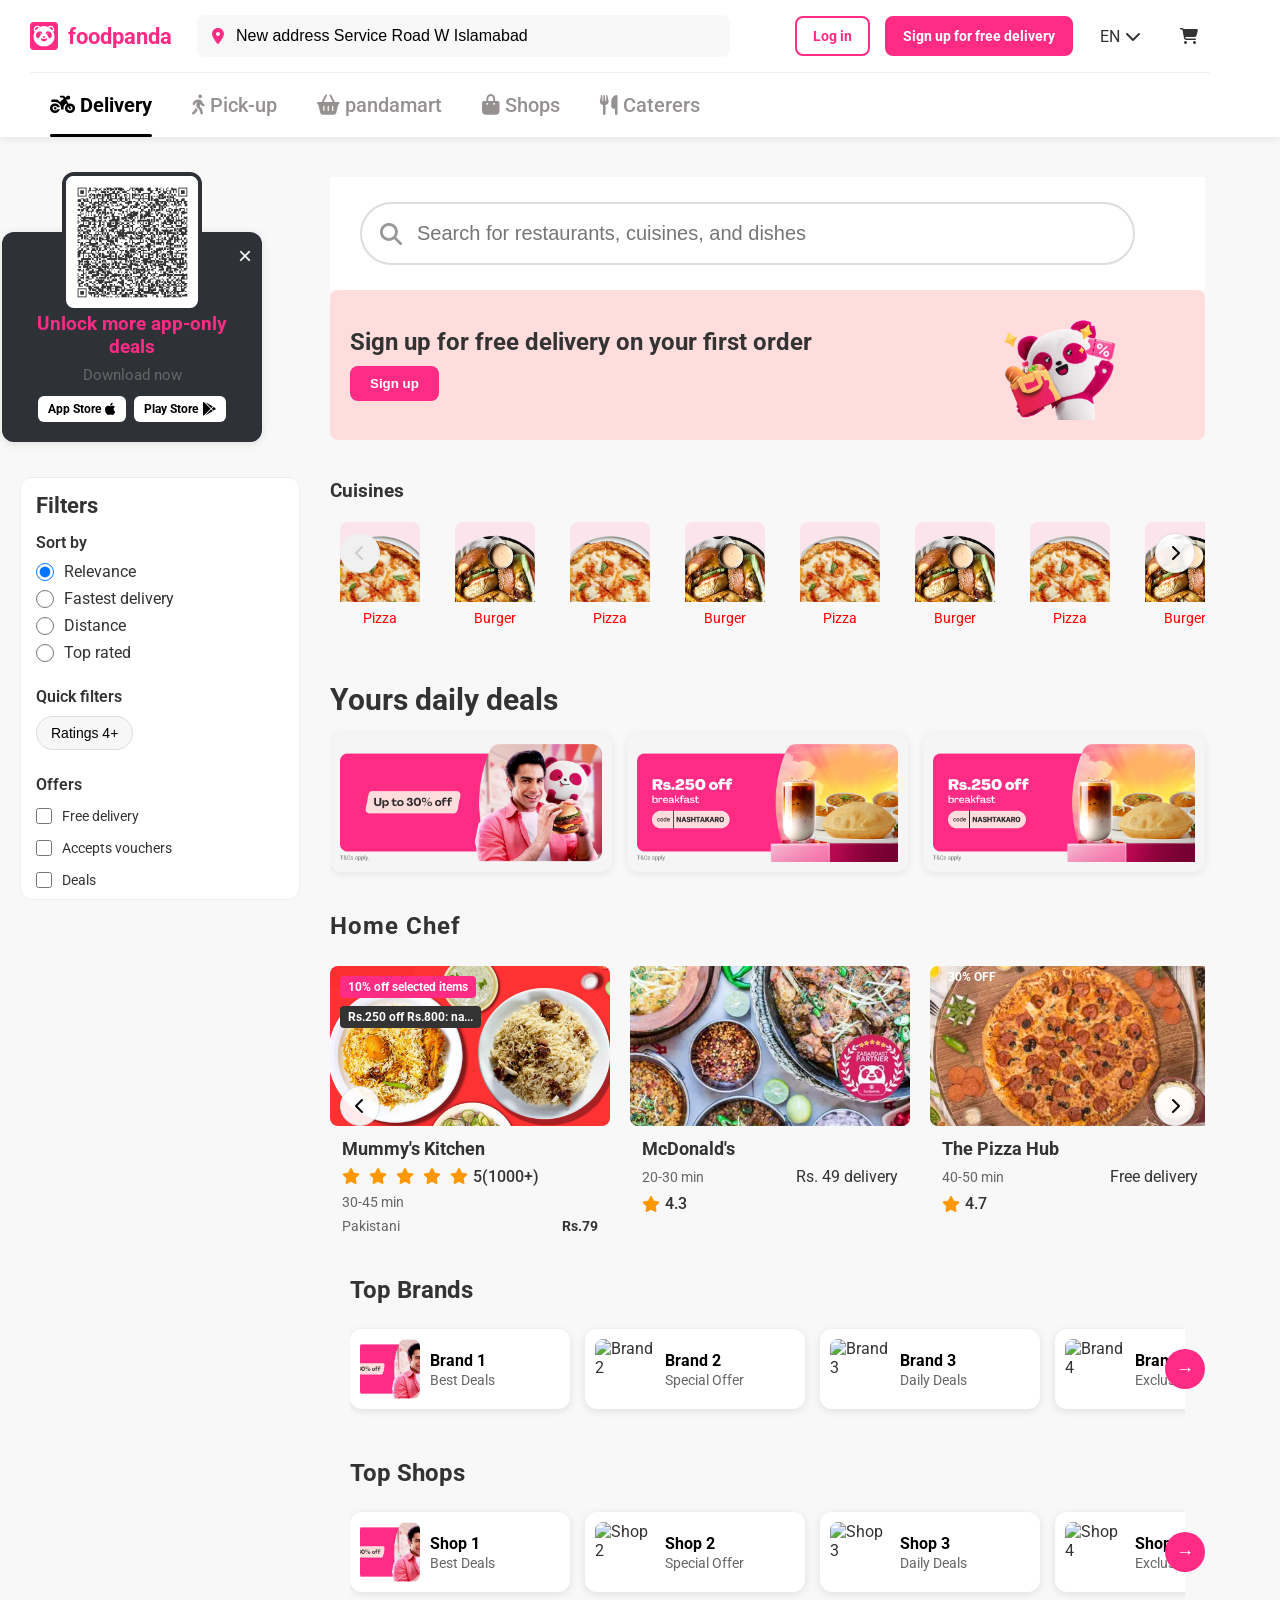
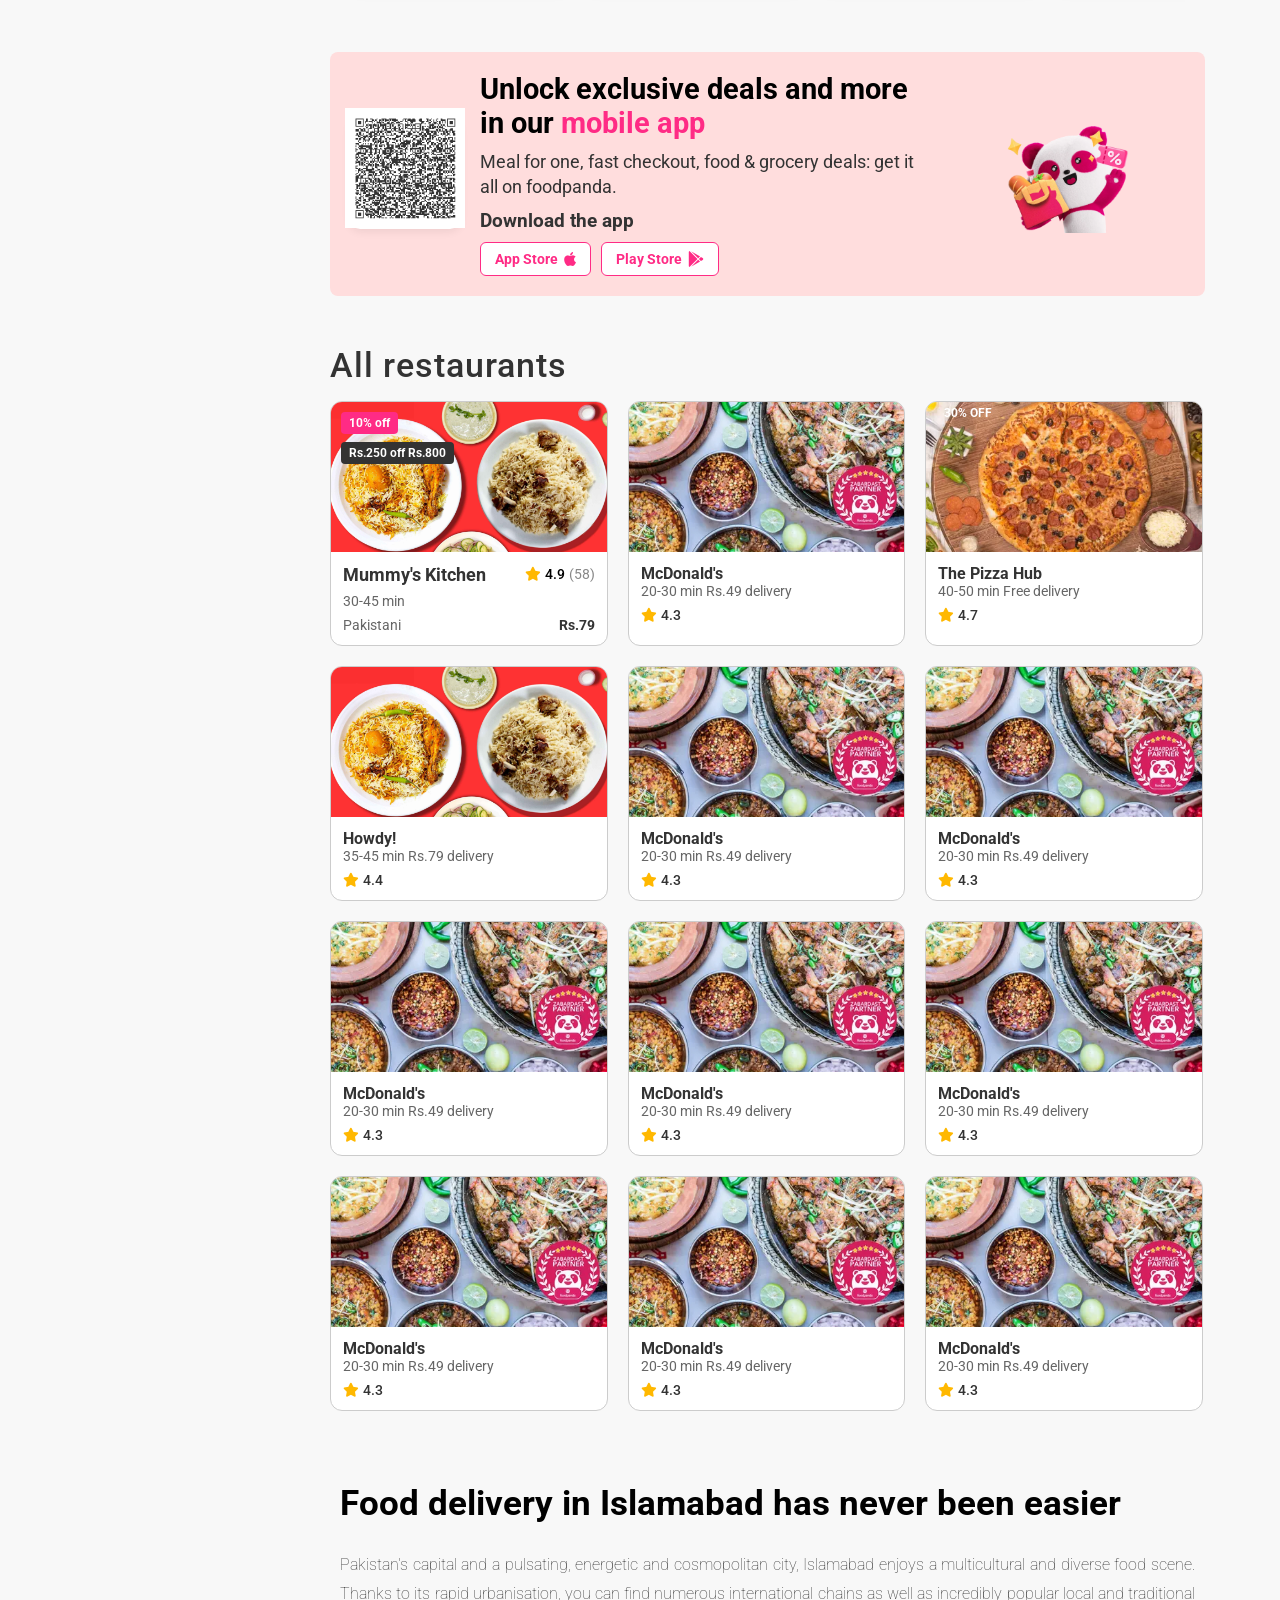
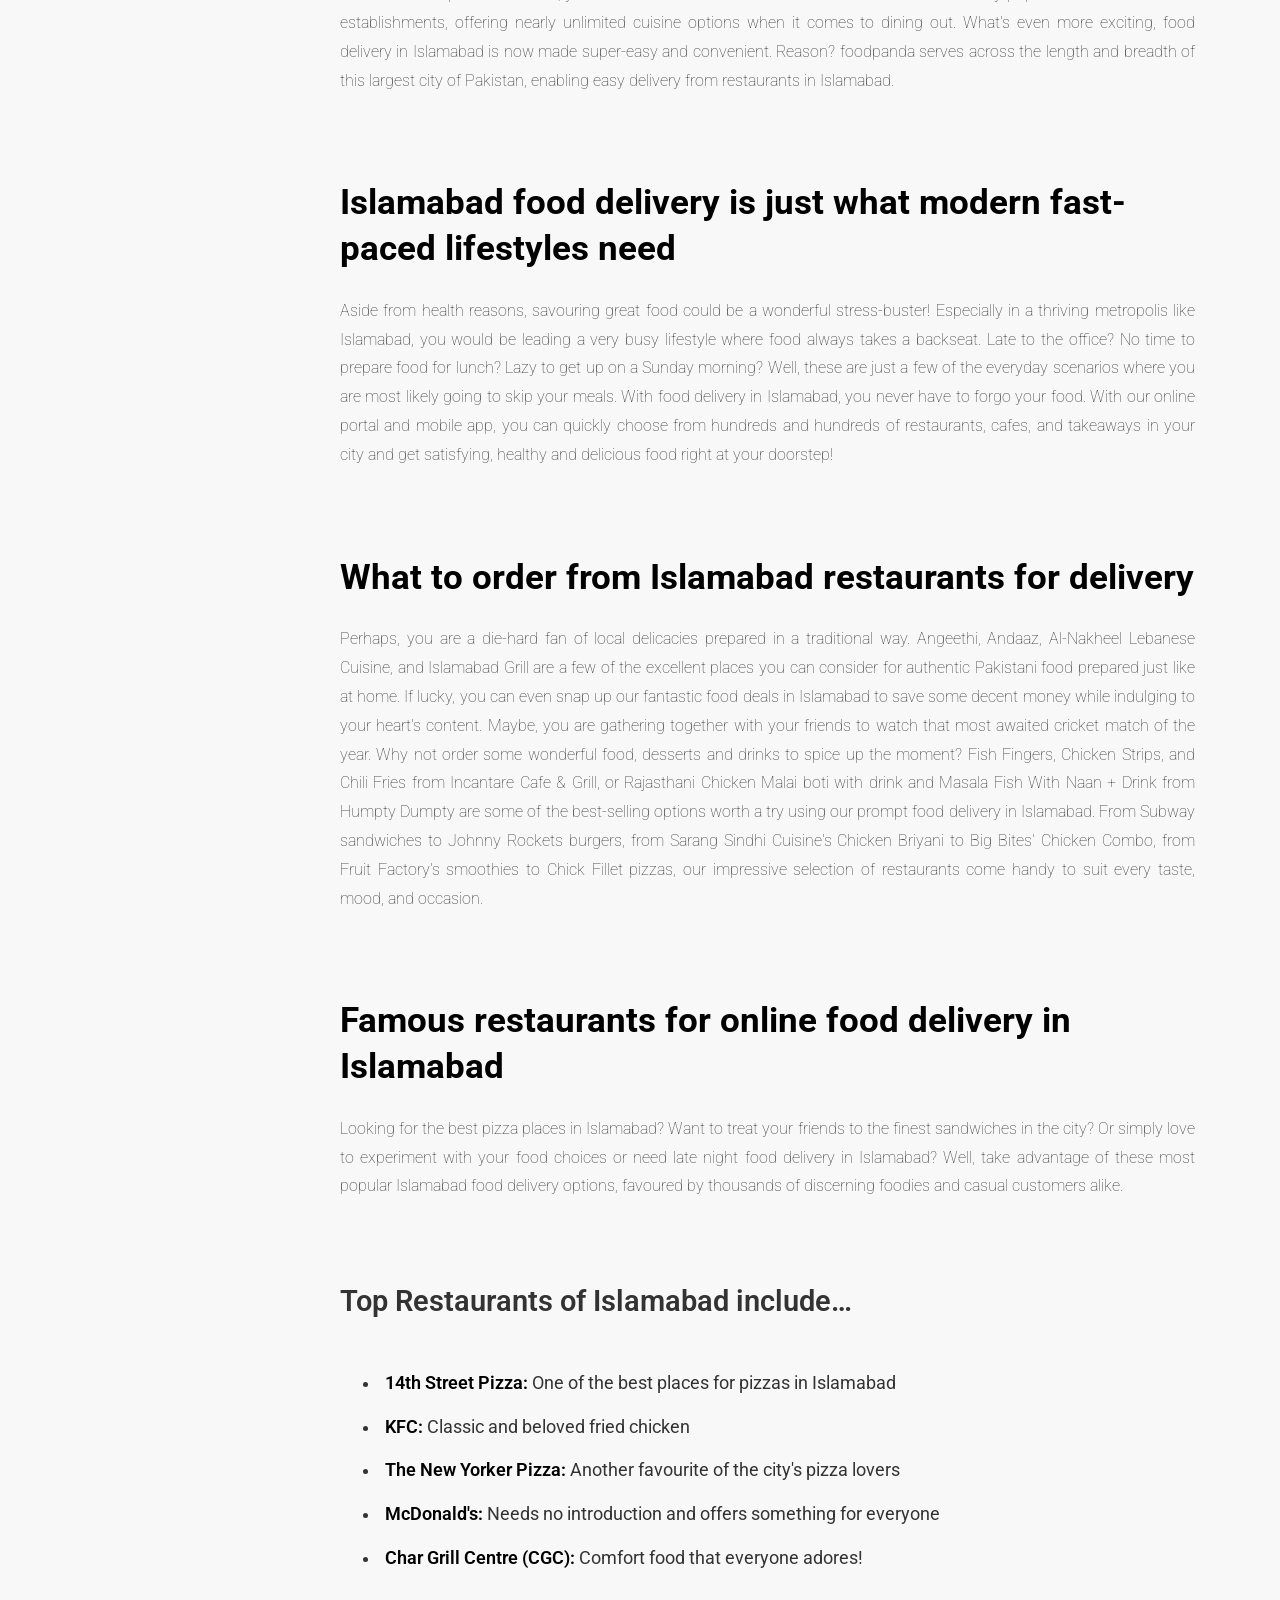
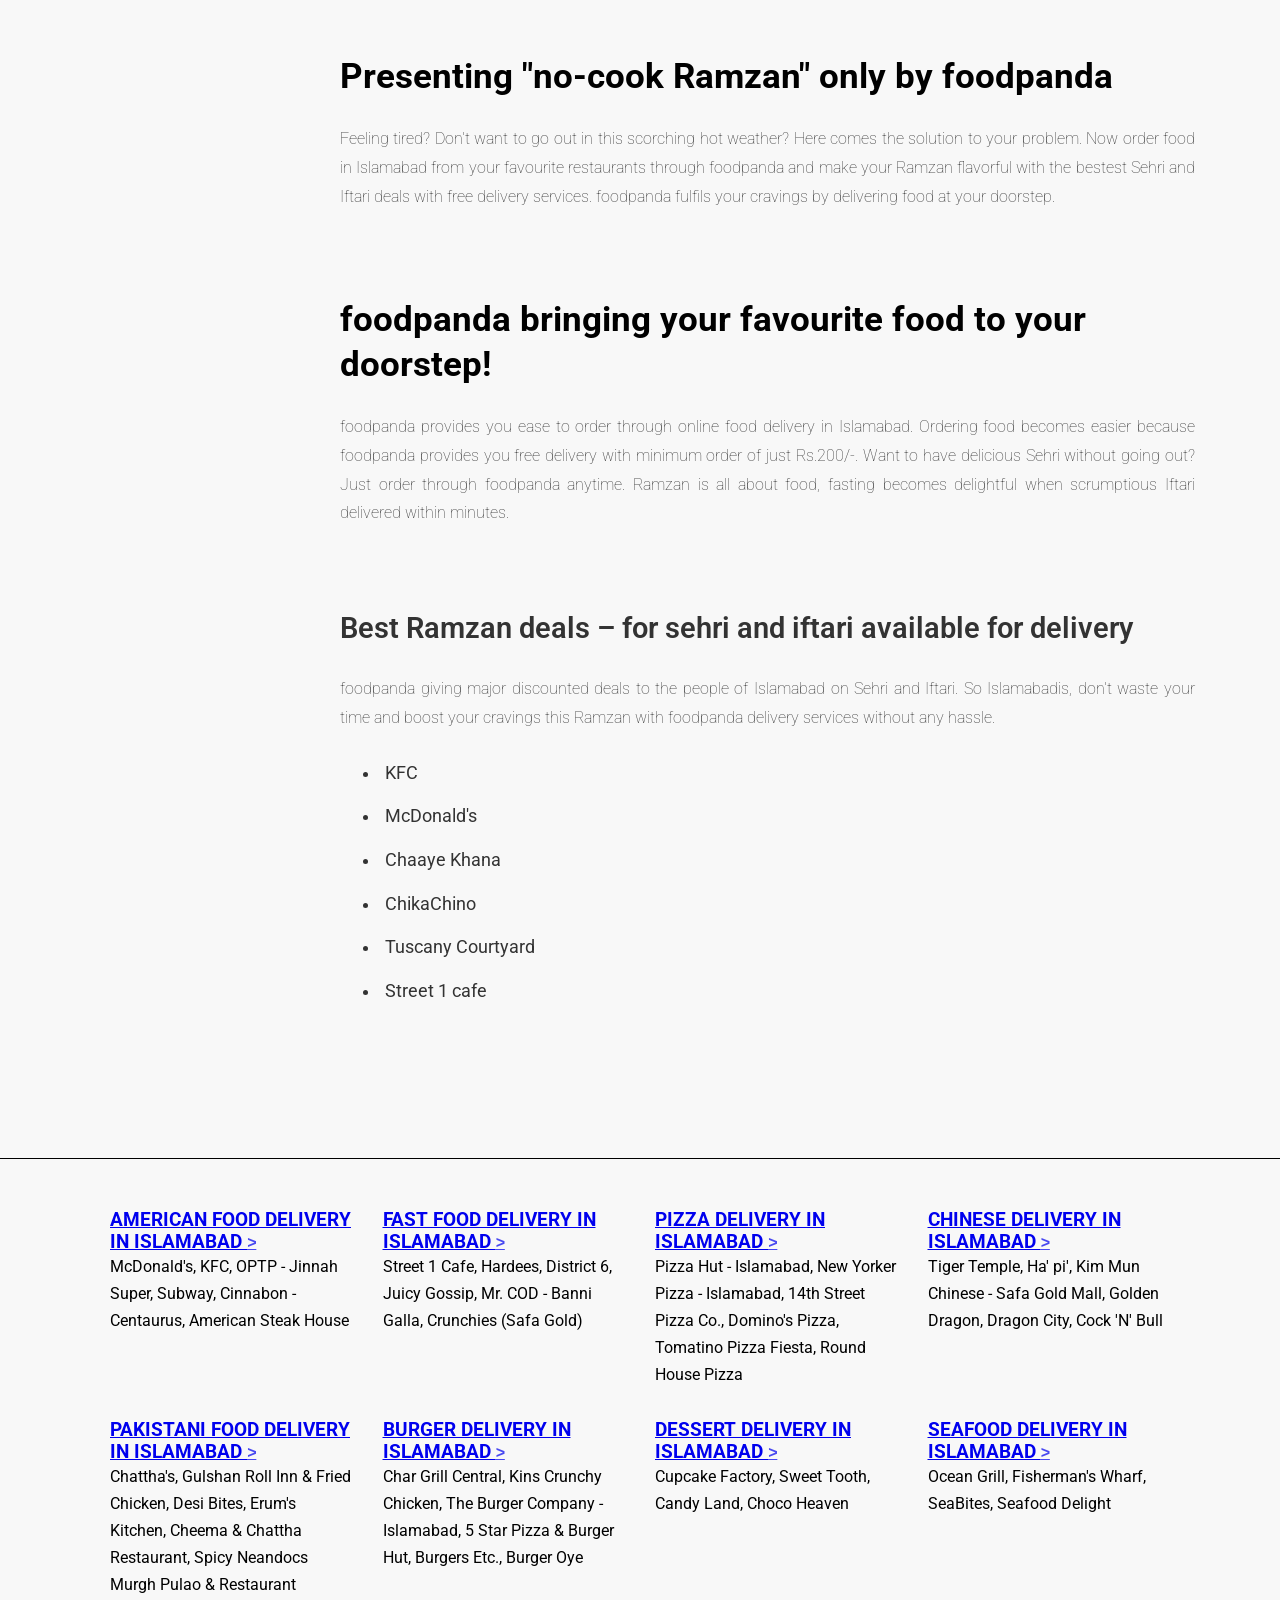
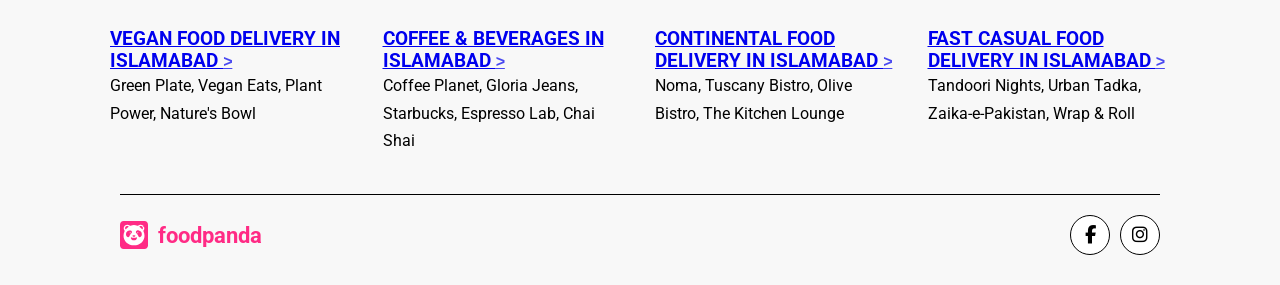
==== commit d84237a0: "update pick.html" ====
--- a/index.html
+++ b/index.html
@@ -77,7 +77,7 @@
                         <a href="#"><i class="fa-solid fa-motorcycle"></i> Delivery</a>
                     </li>
                     <li class="nav-item" data-tab="pickup">
-                        <a href="#"><i class="fa-solid fa-person-walking"></i> Pick-up</a>
+                        <a href="pick.html"><i class="fa-solid fa-person-walking"></i> Pick-up</a>
                     </li>
                     <li class="nav-item" data-tab="pandamart">
                         <a href="#"><i class="fa-solid fa-basket-shopping"></i> pandamart</a>
@@ -93,6 +93,68 @@
         </div>
     </header>
 
+    <!-- Mobile Header (res.png style) - Add this AFTER your existing header -->
+<div class="mobile-header">
+    <!-- Top Row: Icons + Logo -->
+    <div class="mobile-top-row">
+        <!-- Left Icon (Sign In) -->
+        <div class="mobile-left-icon">
+            <a href="signin.html" class="mobile-icon-link">
+                <i class="fa-solid fa-user"></i>
+            </a>
+        </div>
+        
+        <!-- Center Logo -->
+        <div class="mobile-center-logo">
+            <a href="#" class="mobile-logo">
+                <span class="logo-text">foodpanda</span>
+            </a>
+        </div>
+        
+        <!-- Right Icon (Cart) -->
+        <div class="mobile-right-icon">
+            <a href="#" class="mobile-icon-link">
+                <i class="fa-solid fa-cart-shopping"></i>
+                <span class="cart-count">0</span>
+            </a>
+        </div>
+    </div>
+    
+    <!-- Address Row -->
+    <div class="mobile-address-row">
+        <div class="address-display">
+            <i class="fa-solid fa-location-dot"></i>
+            <span>Service Road W Islamabad</span>
+        </div>
+    </div>
+    
+    <!-- Menu Tabs Row -->
+    <div class="mobile-menu-tabs">
+    <div class="tabs-container">
+        <button class="tab-item active" data-tab="delivery">
+            <i class="fa-solid fa-motorcycle"></i>
+            <span>Delivery</span>
+        </button>
+        <button class="tab-item" data-tab="pickup">
+            <i class="fa-solid fa-person-walking"></i>
+            <span>Pick-up</span>
+        </button>
+        <button class="tab-item" data-tab="pandamart">
+            <i class="fa-solid fa-basket-shopping"></i>
+            <span>pandamart</span>
+        </button>
+        <button class="tab-item" data-tab="shops">
+            <i class="fa-solid fa-bag-shopping"></i>
+            <span>Shops</span>
+        </button>
+        <button class="tab-item" data-tab="caterers">
+            <i class="fa-solid fa-utensils"></i>
+            <span>Caterers</span>
+        </button>
+    </div>
+</div>
+</div>
+
 
 
 
@@ -128,6 +190,14 @@
     </div>
 
     <!-- FILTERS BOX OUTSIDE QR BOX -->
+ <!-- MOBILE FILTER BUTTON -->
+<button class="mobile-filter-toggle" id="mobileFilterBtn">
+    <span class="left-part">
+        <i class="fas fa-sliders-h"></i> Filters
+    </span>
+    <i class="fas fa-times close-icon"></i>
+</button>
+
     <div class="filters-box">
         <h3 class="filter-title">Filters</h3>
 
--- a/styles.css
+++ b/styles.css
@@ -169,18 +169,328 @@
 }
 
 .nav-item {
-    padding: 16px 20px;
+    padding: 20px 20px;
+    position: relative;
 }
 
 .nav-item a {
+    display: inline-block; /* so ::after works */
+    position: relative;    /* optional, safer */
+    color: rgb(150, 145, 145);
+    font-weight: 500;
     text-decoration: none;
+    font-size: 20px;
+}
+
+.nav-item.active a::after,
+.nav-item a:hover::after {
+    content: "";
+    position: absolute;
+    bottom: -20px;   /* distance from text */
+    left: 0;
+    width: 100%;
+    height: 3px;
+    background: #000;
+    border-radius: 2px;
+}
+
+.nav-item.active a {
+    color: #000;
+    font-weight: 700;
+}
+
+/* ===== MOBILE HEADER (res.png style) ===== */
+.mobile-header {
+    display: none;
+    background-color: var(--white);
+    box-shadow: 0 2px 8px rgba(0,0,0,0.08);
+    position: sticky;
+    top: 0;
+    z-index: 1000;
+}
+
+/* Top Row: Icons + Logo */
+.mobile-top-row {
+    display: flex;
+    align-items: center;
+    justify-content: space-between;
+    padding: 12px 15px;
+    border-bottom: 1px solid var(--border-color);
+}
+
+.mobile-left-icon,
+.mobile-right-icon {
+    flex: 0 0 40px;
+}
+
+.mobile-center-logo {
+    flex: 1;
+    text-align: center;
+}
+
+.mobile-icon-link {
+    display: flex;
+    align-items: center;
+    justify-content: center;
+    width: 40px;
+    height: 40px;
+    border-radius: 50%;
+    color: var(--primary-pink);
+    font-size: 20px;
+    text-decoration: none;
+    position: relative;
+    transition: background-color 0.3s ease;
+}
+
+.mobile-icon-link:hover {
+    background-color: rgba(255, 43, 133, 0.1);
+}
+
+.cart-count {
+    position: absolute;
+    top: -2px;
+    right: -2px;
+    background: var(--primary-pink);
+    color: white;
+    font-size: 10px;
+    font-weight: 600;
+    width: 16px;
+    height: 16px;
+    border-radius: 50%;
+    display: flex;
+    align-items: center;
+    justify-content: center;
+}
+
+.mobile-logo {
+    text-decoration: none;
+    font-size: 20px;
+    font-weight: 700;
+    color: var(--primary-pink);
+}
+
+/* Address Row */
+.mobile-address-row {
+    padding: 10px 15px;
+    border-bottom: 1px solid var(--border-color);
+}
+
+.address-display {
+    display: flex;
+    align-items: center;
+    justify-content: center;
+    gap: 8px;
     color: var(--dark-gray);
+    font-size: 14px;
     font-weight: 500;
 }
 
-.nav-item.active a {
+.address-display i {
     color: var(--primary-pink);
-    font-weight: 700;
+}
+
+/* ===== MOBILE MENU TABS - HORIZONTAL SCROLLABLE ===== */
+.mobile-menu-tabs {
+    padding: 12px 15px;
+    border-bottom: 1px solid var(--border-color);
+    background-color: var(--white);
+    overflow-x: auto; /* Horizontal scroll enable */
+    white-space: nowrap; /* Prevent line breaks */
+    -webkit-overflow-scrolling: touch; /* Smooth scrolling on iOS */
+    scrollbar-width: none; /* Hide scrollbar Firefox */
+}
+
+.mobile-menu-tabs::-webkit-scrollbar {
+    display: none; /* Hide scrollbar Chrome/Safari */
+}
+
+.tabs-container {
+    display: inline-flex; /* Inline flex for horizontal layout */
+    gap: 50px;
+    min-width: 100%; /* Ensure container takes full width */
+    padding-bottom: 5px; /* Space for scroll hint */
+}
+
+.tab-item {
+    display: inline-flex; /* Inline flex for horizontal items */
+    align-items: center;
+    gap: 8px; /* Space between icon and text */
+    background: none;
+    border: 1px solid var(--border-color);
+    padding: 10px 15px;
+    color: var(--dark-gray);
+    font-size: 14px;
+    font-weight: 500;
+    cursor: pointer;
+    border-radius: 25px; /* Pill shape */
+    transition: all 0.3s ease;
+    min-width: max-content; /* Don't shrink text */
+    flex-shrink: 0; /* Prevent shrinking */
+}
+
+/* Icon styling - LEFT SIDE */
+.tab-item i {
+    font-size: 16px;
+    width: 20px; /* Fixed width for alignment */
+    text-align: center;
+    color: var(--dark-gray);
+    transition: color 0.3s ease;
+}
+
+/* Active state */
+.tab-item.active {
+    color: var(--primary-pink);
+    background-color: rgba(255, 43, 133, 0.1);
+    border-color: var(--primary-pink);
+    font-weight: 600;
+}
+
+.tab-item.active i {
+    color: var(--primary-pink);
+}
+
+/* Hover state */
+.tab-item:hover:not(.active) {
+    background-color: rgba(0, 0, 0, 0.05);
+    border-color: var(--primary-pink);
+}
+
+.tab-item:hover:not(.active) i {
+    color: var(--primary-pink);
+}
+
+/* Scroll hint indicator */
+.tabs-container::after {
+    content: '';
+    display: block;
+    width: 20px;
+    height: 1px;
+    flex-shrink: 0;
+}
+
+/* ===== RESPONSIVE MEDIA QUERIES ===== */
+
+/* Hide desktop header on mobile */
+@media (max-width: 768px) {
+    .main-header {
+        display: none;
+    }
+    
+    .mobile-header {
+        display: block;
+    }
+}
+
+/* Show desktop header on larger screens */
+@media (min-width: 769px) {
+    .main-header {
+        display: block;
+    }
+    
+    .mobile-header {
+        display: none;
+    }
+}
+
+/* Tablet adjustments (769px - 1024px) */
+@media (max-width: 1024px) and (min-width: 769px) {
+    .mobile-menu-tabs {
+        padding: 15px 20px;
+    }
+    
+    .tab-item {
+        padding: 12px 18px;
+        font-size: 15px;
+        gap: 10px;
+    }
+    
+    .tab-item i {
+        font-size: 18px;
+        width: 22px;
+    }
+}
+
+/* Mobile adjustments (480px - 768px) */
+@media (max-width: 768px) and (min-width: 481px) {
+    .mobile-menu-tabs {
+        padding: 12px 15px;
+    }
+    
+    .tab-item {
+        padding: 10px 15px;
+        font-size: 14px;
+        gap: 8px;
+    }
+    
+    .tab-item i {
+        font-size: 16px;
+        width: 20px;
+    }
+}
+
+/* Small mobile adjustments (480px and below) */
+@media (max-width: 480px) {
+    .mobile-top-row {
+        padding: 10px 12px;
+    }
+    
+    .mobile-logo {
+        font-size: 18px;
+    }
+    
+    .mobile-icon-link {
+        width: 36px;
+        height: 36px;
+        font-size: 18px;
+    }
+    
+    .address-display {
+        font-size: 13px;
+    }
+    
+    /* Menu Tabs for small mobile */
+    .mobile-menu-tabs {
+        padding: 10px 12px;
+    }
+    
+    .tabs-container {
+        gap: 8px;
+    }
+    
+    .tab-item {
+        padding: 8px 12px;
+        font-size: 13px;
+        gap: 6px;
+        border-radius: 20px;
+    }
+    
+    .tab-item i {
+        font-size: 15px;
+        width: 18px;
+    }
+}
+
+/* Very small screens (360px and below) */
+@media (max-width: 360px) {
+    .mobile-menu-tabs {
+        padding: 8px 10px;
+    }
+    
+    .tabs-container {
+        gap: 6px;
+    }
+    
+    .tab-item {
+        padding: 7px 10px;
+        font-size: 12px;
+        gap: 5px;
+        border-radius: 18px;
+    }
+    
+    .tab-item i {
+        font-size: 14px;
+        width: 16px;
+    }
 }
 
 /* Full-width Top Search Bar */
@@ -191,6 +501,13 @@
     position: relative;
     z-index: 999;
 }
+/* Mobile devices: hide top search bar */
+@media (max-width: 768px) {
+    .top-search-bar {
+        display: none;
+    }
+}
+
 
 .search-bar-large {
     position: relative;
@@ -303,6 +620,14 @@
     border-radius: 12px;
 }
 
+/* ------ MOBILE: Hide full QR box ------ */
+@media (max-width: 480px) {
+    .qr-box {
+        display: none !important;
+    }
+}
+
+
 
 .app-store-buttons {
     display: flex;
@@ -427,7 +752,7 @@
 
 /* Individual Restaurant Card */
 .restaurant-card {
-    flex: 0 0 230px;
+    flex: 0 0 280px;
 }
 
 .restaurant-card:hover {
@@ -439,7 +764,7 @@
 .card-image-container {
     position: relative;
     width: 100%;
-    height: 150px;
+    height: 160px;
     overflow: hidden;
 }
 
@@ -1239,7 +1564,7 @@
     background: #fff;
     border: 1px solid #ccc;
     border-radius: 12px;
-    width: 262px;
+    width: calc(33.333% - 14px); /* 🔥 3 cards per row, no space */
     overflow: hidden;
     cursor: pointer;
     transition: 0.3s ease;
@@ -1343,6 +1668,46 @@
 /* ----------------------------------
    Filters
 ---------------------------------- */
+/* MOBILE FILTER BUTTON */
+.mobile-filter-toggle {
+     width: calc(100% + 20px);
+    background: transparent;
+    border: 1px solid #ccc;
+    padding: 10px 10px;
+    border-radius: 30px;
+    font-size: 16px;
+    display: none; /* desktop par hide */
+    justify-content: space-between;
+    align-items: center;
+    cursor: pointer;
+    color: #333;
+    margin-bottom: 0;
+    margin-top: -20px;
+    
+}
+
+/* left side icon + text */
+.mobile-filter-toggle .left-part {
+    display: flex;
+    align-items: center;
+    gap: 8px;
+}
+
+/* Close icon always visible */
+.mobile-filter-toggle .close-icon {
+    font-size: 18px;
+}
+
+/* Mobile only */
+@media (max-width: 768px) {
+    .mobile-filter-toggle {
+        display: flex;
+    }
+    .filters-box {
+        display: none;
+    }
+}
+
 
 .filters-box {
     margin-top: 20px;
